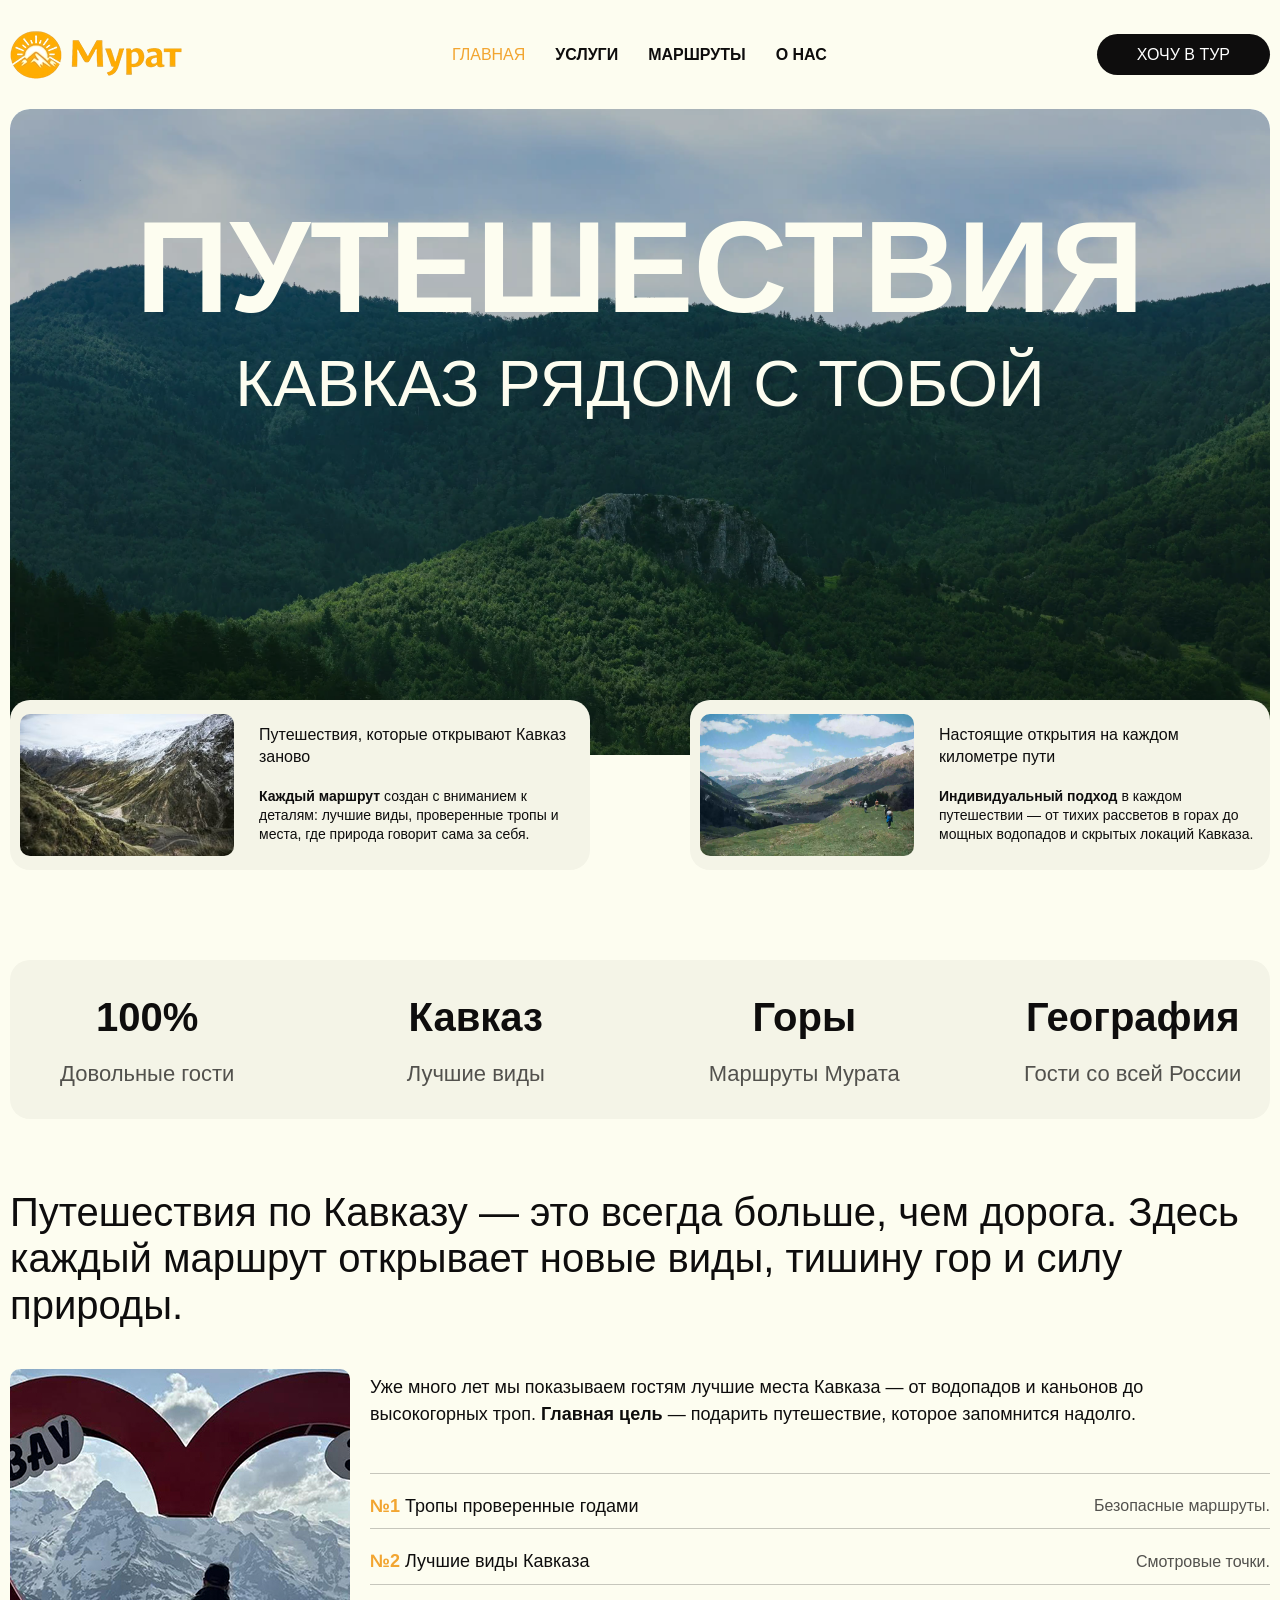
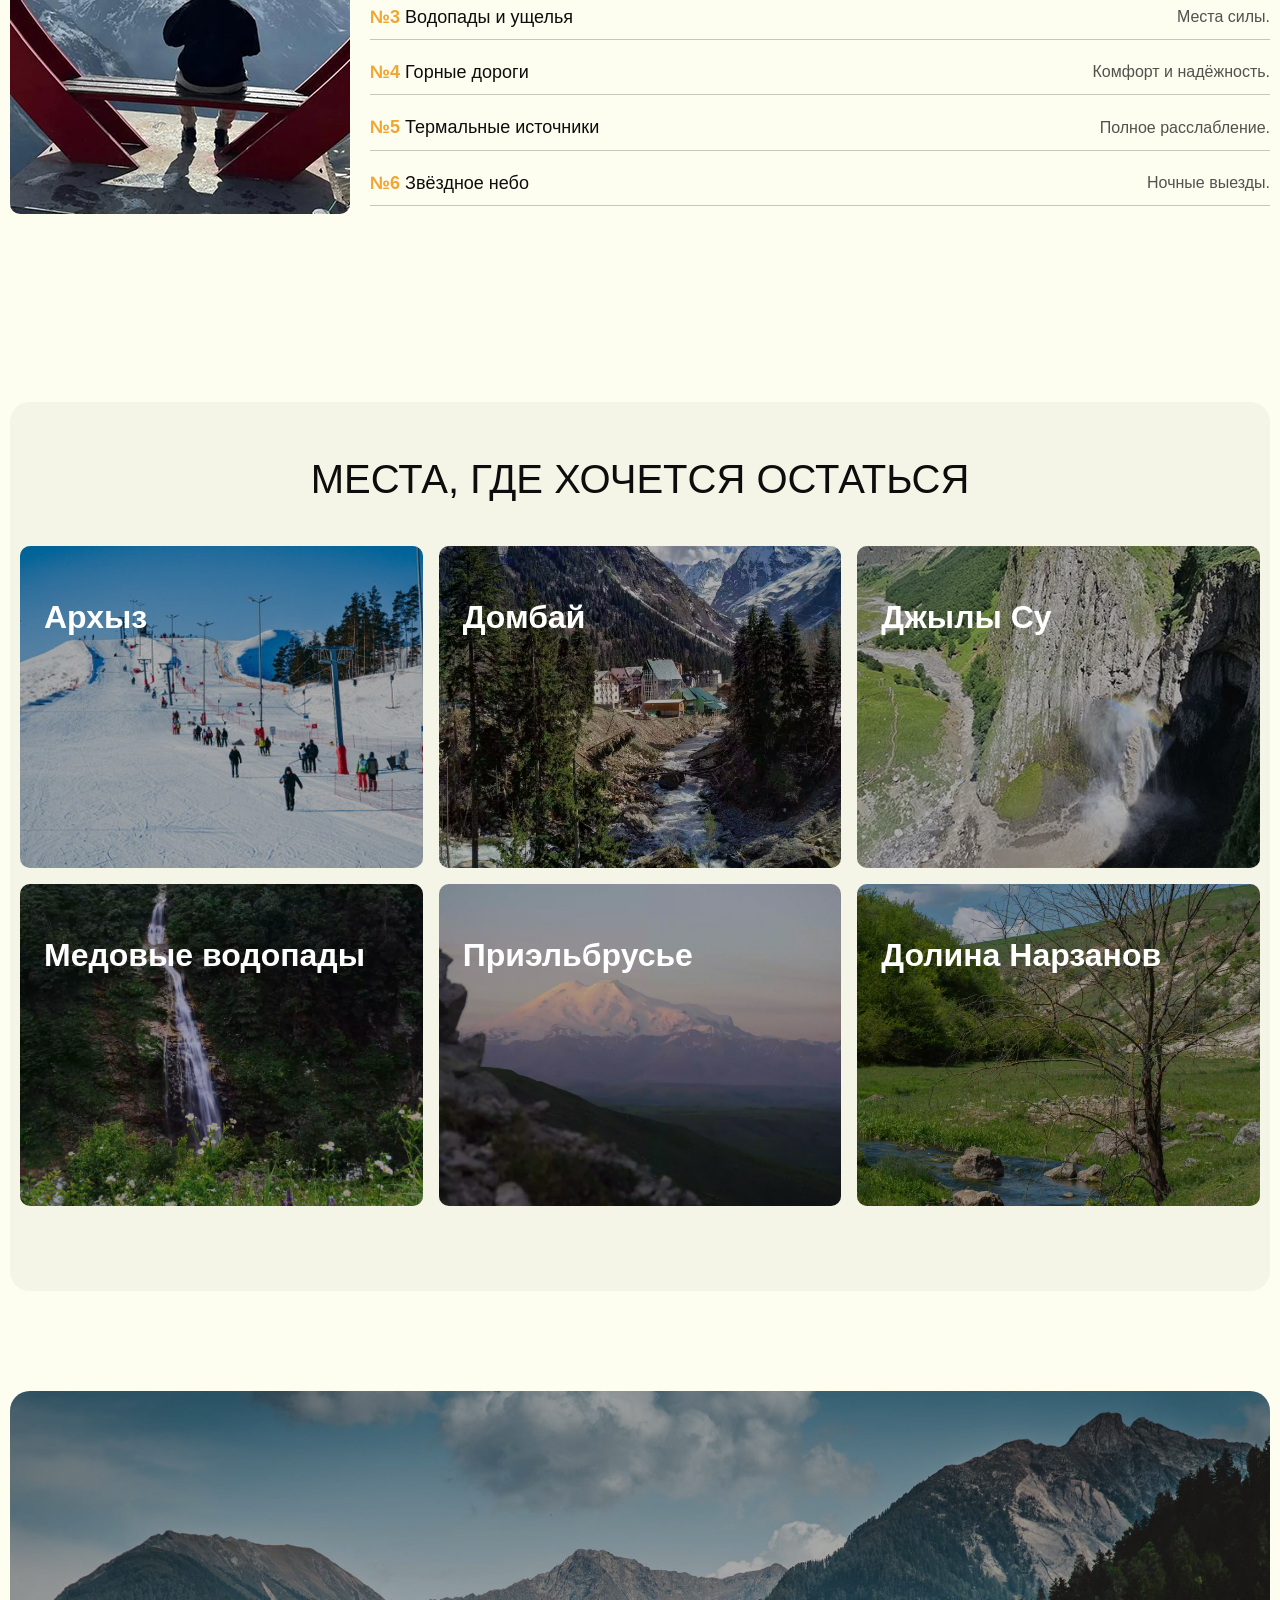
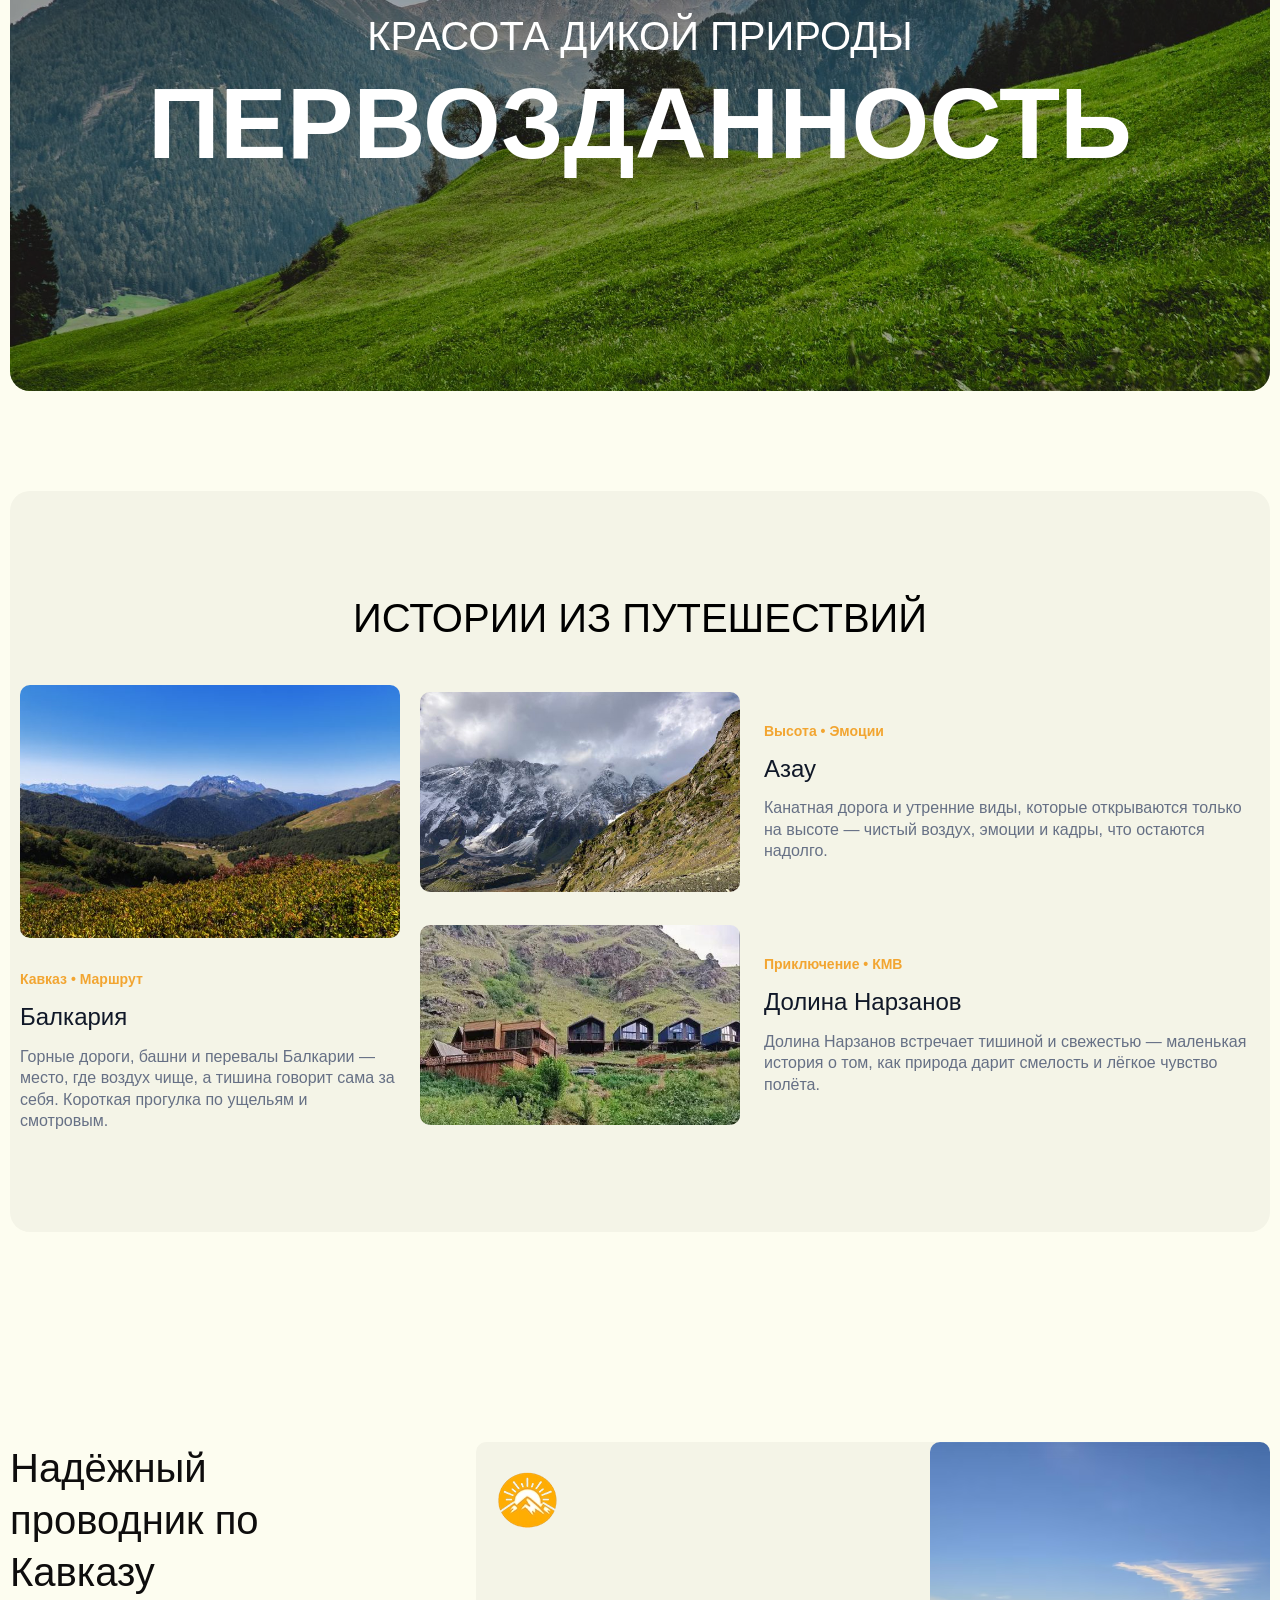
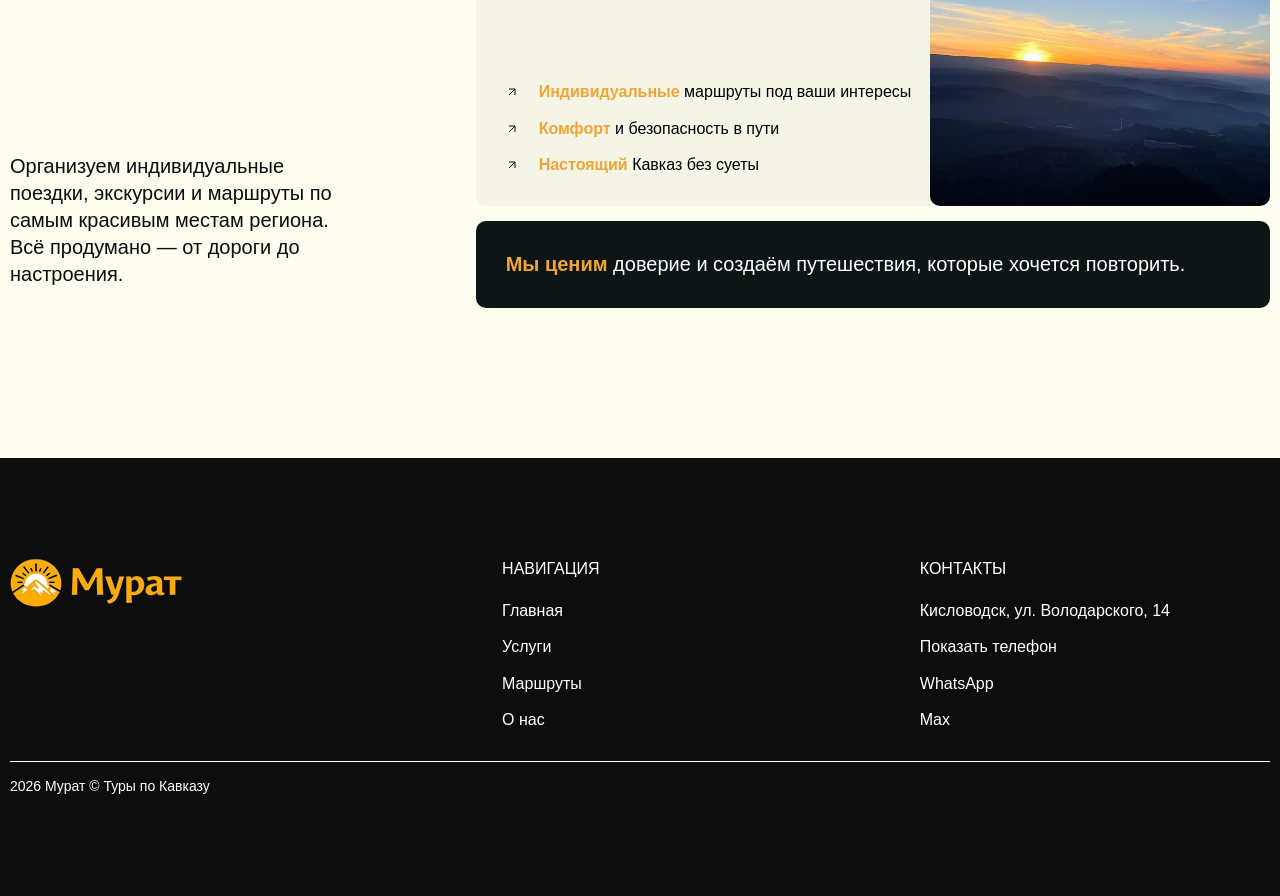
==== index.html @ 1568298d "Add files via upload" ====
<!DOCTYPE html>
<html lang="ru">

<head>
  <meta charset="UTF-8">
  <meta name="viewport" content="width=device-width, initial-scale=1.0">
  <link rel="stylesheet" href="css/reset.css">
  <link rel="stylesheet" href="css/style.css">
  <link rel="icon" type="image/svg+xml" href="images/favicon-car.svg" sizes="any">
  <title>Экскурсии по Кавказу с Муратом</title>
</head>

<body>
  <header class="header">
    <div class="container">
      <div class="header__inner">
        <a href="index.html" class="logo">
          <img src="images/logo.avif" alt="" class="mlogo">
        </a>
        <nav class="menu">
          <button class="menu__btn">
            <span></span>
            <span></span>
            <span></span>
          </button>
          <ul class="menu__list">
            <li class="menu__item">
              <a href="index.html" class="menu__link menu__link--active">Главная</a>
            </li>
            <li class="menu__item">
              <a href="services.html" class="menu__link text--bold">Услуги</a>
            </li>
            <li class="menu__item">
              <a href="route.html" class="menu__link text--bold">Маршруты</a>
            </li>
            <li class="menu__item">
              <a href="about.html" class="menu__link text--bold">О нас</a>
            </li>
            <li class="menu__item menu__item--cta">
              <a href="#footer" class="menu__link">Позвонить</a>
            </li>
          </ul>
        </nav>
        <a class="header__contacts" href="#footer">Хочу в тур</a>
      </div>
    </div>
  </header>
  <main class="main">
    <section class="about">
      <div class="container-big">
        <div class="about__top">
          <h1 class="about__title">
            Путешествия
          </h1>
          <p class="about__text">
            Кавказ рядом с тобой
          </p>
        </div>
      </div>
      <div class="container">
        <div class="about__achievements">
          <div class="about__achievement">
            <div class="about__achievement-imgbox">
              <img src="images/plato.jpg" alt="" class="about__achievement-img">
            </div>
            <div class="about__achievement-content">
              <h4 class="about__achievement-title">
                Путешествия, которые открывают Кавказ заново
              </h4>
              <p class="about__achievement-text">
                <span class="text--bold">Каждый маршрут </span>создан с вниманием к
                деталям: лучшие виды, проверенные тропы и места,
                где природа говорит сама за себя.
              </p>
            </div>
          </div>
          <div class="about__achievement">
            <div class="about__achievement-imgbox">
              <img src="images/sazonov.avif" alt="" class="about__achievement-img">
            </div>
            <div class="about__achievement-content">
              <h4 class="about__achievement-title">
                Настоящие открытия на каждом километре пути
              </h4>
              <p class="about__achievement-text">
                <span class="text--bold">Индивидуальный подход </span>в каждом путешествии — от тихих рассветов в горах
                до мощных водопадов
                и скрытых локаций Кавказа.
              </p>
            </div>
          </div>
        </div>
        <dl class="about__stats">
          <div class="about__stats-item">
            <dt>100%</dt>
            <dd>Довольные гости</dd>
          </div>
          <div class="about__stats-item">
            <dt>Кавказ</dt>
            <dd>Лучшие виды</dd>
          </div>
          <div class="about__stats-item">
            <dt>Горы</dt>
            <dd>Маршруты Мурата</dd>
          </div>
          <div class="about__stats-item">
            <dt>География</dt>
            <dd>Гости со всей России</dd>
          </div>
        </dl>
        <p class="about__progress-text">
          <span>Путешествия по Кавказу — это всегда больше, чем дорога. </span>Здесь каждый маршрут открывает новые
          виды, тишину гор и силу природы.
        </p>
        <div class="about__progress-box">
          <img src="images/travcar.jpg" alt="" class="about__progress-img">
          <div class="about__progress-tablebox">
            <p class="about__progress-boxtext">
              Уже много лет мы показываем гостям лучшие места Кавказа —
              от водопадов и каньонов до высокогорных троп.
              <span class="text--bold">Главная цель</span> — подарить путешествие, которое запомнится надолго.
            </p>
            <dl class="about__progress-table">
              <div class="about__progress-item">
                <dt><span>№1</span> Тропы проверенные годами</dt>
                <dd>Безопасные маршруты.</dd>
              </div>
              <div class="about__progress-item">
                <dt><span>№2</span> Лучшие виды Кавказа</dt>
                <dd>Смотровые точки.</dd>
              </div>
              <div class="about__progress-item">
                <dt><span>№3</span> Водопады и ущелья</dt>
                <dd>Места силы.</dd>
              </div>
              <div class="about__progress-item">
                <dt><span>№4</span> Горные дороги</dt>
                <dd>Комфорт и надёжность.</dd>
              </div>
              <div class="about__progress-item">
                <dt><span>№5</span> Термальные источники</dt>
                <dd>Полное расслабление.</dd>
              </div>
              <div class="about__progress-item">
                <dt><span>№6</span> Звёздное небо</dt>
                <dd>Ночные выезды.</dd>
              </div>
            </dl>
          </div>
        </div>
      </div>
    </section>
    <section class="products">
      <div class="container-big">
        <div class="products__wrapper">
          <div class="container">
            <div class="products__inner">
              <h2 class="products__title">
                Места, где хочется остаться
              </h2>
              <div class="products__list">
                <div class="products__item" style="background-image: url(images/ark.jpg);">
                  <h3 class="products__item-title">Архыз</h3>
                </div>
                <div class="products__item" style="background-image: url(images/domb.avif);">
                  <h3 class="products__item-title">Домбай</h3>
                </div>
                <div class="products__item" style="background-image: url(images/dzhily-su-tour.avif);">
                  <h3 class="products__item-title">Джылы Су</h3>
                </div>
                <div class="products__item" style="background-image: url(images/med.avif);">
                  <h3 class="products__item-title">Медовые водопады</h3>
                </div>
                <div class="products__item" style="background-image: url(images/pri.avif);">
                  <h3 class="products__item-title">Приэльбрусье</h3>
                </div>
                <div class="products__item" style="background-image: url(images/dol.avif);">
                  <h3 class="products__item-title">Долина Нарзанов</h3>
                </div>
              </div>
            </div>
          </div>
        </div>
      </div>
    </section>
    <div class="slogan">
      <div class="container-big">
        <div class="slogan__img-block">
          <img src="images/pervo.jpg" alt="" class="slogan__img">
          <div class="slogan__content">
            <p class="slogan__text">Красота дикой природы</p>
            <p class="slogan__title">Первозданность</p>
          </div>
        </div>
      </div>
    </div>

    <section class="blog">
      <div class="container-big">
        <div class="blog__wrapper">
          <div class="container">
            <h2 class="blog__title">
              Истории из путешествий
            </h2>
            <div class="blog__items">
              <div class="blog__item-big">
                <img src="images/balk.jpg" alt="" class="blog__item-img blog__big">
                <div class="blog__item-box">
                  <div class="blog__item-info">Кавказ • Маршрут</div>
                  <h4 class="blog__item-title">Балкария</h4>
                  <p class="blog__item-text">
                    Горные дороги, башни и перевалы Балкарии — место, где воздух чище, а тишина говорит сама за себя.
                    Короткая прогулка по ущельям и смотровым.
                  </p>
                </div>
              </div>
              <div class="blog__item-small">
                <img src="images/aza.jpg" alt="" class="blog__item-img blog__small">
                <div class="blog__item-box">
                  <div class="blog__item-info">Высота • Эмоции</div>
                  <h4 class="blog__item-title">Азау</h4>
                  <p class="blog__item-text">
                    Канатная дорога и утренние виды, которые открываются только на высоте — чистый воздух, эмоции и
                    кадры, что остаются надолго.
                  </p>
                </div>
              </div>
              <div class="blog__item-small">
                <img src="images/dolnarz.jpg" alt="" class="blog__item-img blog__small">
                <div class="blog__item-box">
                  <div class="blog__item-info">Приключение • КМВ</div>
                  <h4 class="blog__item-title">Долина Нарзанов</h4>
                  <p class="blog__item-text">
                    Долина Нарзанов встречает тишиной и свежестью — маленькая история о том, как природа дарит смелость
                    и лёгкое чувство полёта.
                  </p>
                </div>
              </div>
            </div>
          </div>
        </div>
      </div>
    </section>

    <div class="partners">
      <div class="container">
        <div class="partners__inner">
          <div class="partners__info">
            <h3 class="partners__info-title">
              Надёжный проводник по Кавказу
            </h3>
            <p class="partners__info-text">
              Организуем индивидуальные поездки, экскурсии и маршруты по самым красивым местам региона.
              Всё продумано — от дороги до настроения.
            </p>
          </div>
          <div class="partners__box">
            <div class="partners__box-top">
              <ul class="partners__box-list">
                <li class="partners__box-item">
                  <span>Индивидуальные</span> маршруты под ваши интересы
                </li>
                <li class="partners__box-item">
                  <span>Комфорт</span> и безопасность в пути
                </li>
                <li class="partners__box-item">
                  <span>Настоящий</span> Кавказ без суеты
                </li>
              </ul>
              <img src="images/comfortable-transfer.avif" alt="" class="partners__box-img">
            </div>

            <p class="partners__box-text">
              <span>Мы ценим</span> доверие и создаём путешествия, которые хочется повторить.
            </p>
          </div>
        </div>
      </div>
    </div>

  </main>
  <footer class="footer" id="footer">
    <div class="container">
      <div class="footer__top">
        <a href="index.html" class="footer__logo">
          <img src="images/logo.avif" alt="" class="mlogo">
        </a>
        <div class="footer__element">
          <p class="footer__element-title">Навигация</p>
          <ul class="footer__list">
            <li class="footer__item">
              <a href="index.html" class="footer__link">Главная</a>
            </li>
            <li class="footer__item">
              <a href="services.html" class="footer__link">Услуги</a>
            </li>
            <li class="footer__item">
              <a href="route.html" class="footer__link">Маршруты</a>
            </li>
            <li class="footer__item">
              <a href="about.html" class="footer__link">О нас</a>
            </li>
          </ul>
        </div>
        <div class="footer__element">
          <p class="footer__element-title">Контакты</p>
          <ul class="footer__list">
            <li class="footer__item">
              <address class="footer__item-address">Кисловодск, ул. Володарского, 14</address>
            </li>
            <li class="footer__item">
              <a href="#" class="footer__link protected-phone">Показать телефон</a>
            </li>
            <li class="footer__item">
              <a href="#" class="footer__link protected-wa" target="_blank">WhatsApp</a>
            </li>
            <li class="footer__item">
              <a href="#" class="footer__link protected-max" target="_blank">Max</a>
            </li>
          </ul>
        </div>
      </div>
      <ul class="footer__bottom">
        <li class="footer__bottom-item">
          <p class="footer__copy">2026 Мурат © Туры по Кавказу</p>
        </li>
      </ul>
    </div>
  </footer>

  <script src="js/main.js"></script>
</body>

</html>
---- css/style.css ----
@font-face {
  font-family: "Nunito Sans";
  src:
    url("../fonts/NunitoSans-Variable.woff2") format("woff2") tech("variations"),
    url("../fonts/NunitoSans-Variable.woff2") format("woff2-variations");
  font-weight: 300 700;
}

@font-face {
  font-family: "WorkSans-Light";
  src: url("../fonts/WorkSans-Light.woff2") format("woff2");
  font-style: normal;
  font-weight: 300;
  font-display: swap;
}

@font-face {
  font-family: "WorkSans-Regular";
  src: url("../fonts/WorkSans-Regular.woff2") format("woff2");
  font-style: normal;
  font-weight: 400;
  font-display: swap;
}

@font-face {
  font-family: "WorkSans-Medium";
  src: url("../fonts/WorkSans-Medium.woff2") format("woff2");
  font-style: normal;
  font-weight: 500;
  font-display: swap;
}

@font-face {
  font-family: "WorkSans-SemiBold";
  src: url("../fonts/WorkSans-SemiBold.woff2") format("woff2");
  font-style: normal;
  font-weight: 600;
  font-display: swap;
}

body {
  font-family: "Nunito Sans", sans-serif;
  font-weight: 400;
  font-size: 16px;
  line-height: 1.35;
  color: #0e0d0d;
  background-color: #fdfdf0;
}

.menu__btn {
  display: none;
}

.menu__link--active {
  color: #f2a531;
}

.no-scroll {
  overflow: hidden;
}

.container {
  max-width: 1440px;
  padding: 0 10px;
  margin: 0 auto;
}

.container-big {
  max-width: 1840px;
  padding: 0 10px;
  margin: 0 auto;
}

.header__inner {
  display: flex;
  justify-content: space-between;
  align-items: center;
  padding: 30px 0;
  font-weight: 500;
}

.mlogo {
  display: block;
  max-width: 180px;
  width: auto;
  height: auto;
}

.menu__list {
  display: flex;
  gap: 0 30px;
}

.menu__item--cta {
  display: none;
}

.menu__link {
  text-transform: uppercase;
}

.header__contacts {
  text-transform: uppercase;
  padding: 10px 40px;
  display: inline-block;
  background: #0e0d0d;
  color: #fff;
  border-radius: 50px;
}

.about {
  margin-bottom: 180px;
}

.about__top {
  position: relative;
  overflow: hidden;
  text-align: center;
  color: #fdfdf0;
  background-image: url(../images/acstudiomatic.avif);
  background-repeat: no-repeat;
  background-position: center center;
  text-transform: uppercase;
  min-height: 500px;
  border-radius: 20px;
  background-size: cover;
  background-position: center;
}

.about__top::after {
  content: "";
  position: absolute;
  inset: 0;
  background: rgb(0 0 0 / 23%);
  border-radius: inherit;
  z-index: 1;
}

.about__top>* {
  position: relative;
  z-index: 2;
}

.about__title {
  font-family: "WorkSans-SemiBold", sans-serif;
  font-weight: 600;
  font-size: 160px;
  line-height: 1.2;
  padding-top: 80px;
}

.about__text {
  font-family: "WorkSans-Medium", sans-serif;
  font-weight: 500;
  font-size: 65px;
  line-height: 1.2;
}

.about__achievements {
  display: flex;
  justify-content: space-between;
  margin-top: -55px;
  margin-bottom: 90px;

  position: relative;
  z-index: 2;
}

.about__achievement {
  border-radius: 20px;
  background-color: #f4f4e7;
  max-width: 580px;
  padding: 14px 10px;
  display: flex;
  gap: 0 25px;
}

.about__achievement-imgbox {
  min-width: 214px;
  width: 214px;
  position: relative;
  overflow: hidden;
}

.about__achievement-img {
  display: block;
  width: 100%;
  height: auto;
  max-height: 142px;
  border-radius: 10px;
  user-select: none;
  -webkit-user-drag: none;
}

.about__achievement-title {
  margin-bottom: 20px;
  font-weight: 500;
  padding-top: 10px;
}

.about__achievement-text {
  font-weight: 300;
  font-size: 14px;
}

.text--bold {
  font-weight: 600;
}

.about__stats {
  border-radius: 20px;
  background-color: #f4f4e7;
  margin-bottom: 70px;
  display: flex;
  padding: 30px 18px;
  justify-content: space-between;
  gap: 0 90px;
}

.about__stats-item {
  text-align: center;
  width: 300px;
}

.about__stats-item dt {
  font-family: "WorkSans-SemiBold", sans-serif;
  font-weight: 600;
  font-size: 40px;
  margin-bottom: 15px;
}

.about__stats-item dd {
  margin: 0;
  color: #0e0d0d;
  font-size: 22px;
  opacity: 0.7;
}

.about__progress-text {
  font-family: "WorkSans-Light", sans-serif;
  font-weight: 300;
  font-size: 40px;
  line-height: 1.17;
  margin-bottom: 40px;
}

.about__progress-text span {
  font-family: "WorkSans-Medium", sans-serif;
  font-weight: 500;
}

.about__progress-box {
  display: flex;
  gap: 0 140px;
}

.about__progress-boxtext {
  font-size: 18px;
  margin-bottom: 45px;
  padding-right: 50px;
  line-height: 1.5;
  padding-top: 5px;
}

.about__progress-boxtext .text--bold {
  font-weight: 700;
}

.about__progress-img {
  display: block;
  width: 100%;
  max-width: 340px;
  height: auto;
  max-height: 445px;
  border-radius: 10px;
}

.about__progress-table {
  border-top: 1px solid rgba(14, 13, 13, 0.23);
}

.about__progress-item {
  padding: 20px 0 10px;
  display: flex;
  justify-content: space-between;
  align-items: center;
  border-bottom: 1px solid rgba(14, 13, 13, 0.23);
}

.about__progress-item+.about__progress-item {
  padding-top: 20px;
}

.about__progress-item dt {
  font-size: 18px;
  font-weight: 500;
}

.about__progress-item dt span {
  color: #f2a531;
  font-weight: 600;
}

.about__progress-item dd {
  opacity: 0.71;
}

.products__wrapper {
  padding: 50px 0;
  background-color: #f4f4e7;
  border-radius: 20px;
  margin-bottom: 100px;
}

.products__title {
  font-family: "WorkSans-Medium", sans-serif;
  text-transform: uppercase;
  font-size: 40px;
  font-weight: 500;
  text-align: center;
  margin-bottom: 40px;
}

.products__list {
  display: grid;
  grid-template-columns: repeat(3, 1fr);
  gap: 16px;
  margin-bottom: 35px;
}

.products__item {
  position: relative;
  border-radius: 10px;
  min-height: 322px;
  padding: 50px 24px;
  background-repeat: no-repeat;
  background-size: cover;
  background-position: center;
  user-select: none;
}

.products__item::after {
  content: "";
  display: block;
  position: absolute;
  top: 0;
  right: 0;
  left: 0;
  bottom: 0;
  background: #0000004d;
  border-radius: 10px;
}

.products__item-title {
  position: relative;
  font-family: "WorkSans-SemiBold", sans-serif;
  font-weight: 600;
  margin-bottom: 14px;
  font-size: 32px;
  color: #fff;
  z-index: 1;
}

.slogan {
  text-align: center;
  text-transform: uppercase;
  user-select: none;
  margin-bottom: 100px;
}

.slogan__content {
  position: absolute;
  top: 0;
  left: 0;
  width: 100%;
  height: 100%;
  display: flex;
  flex-direction: column;
  justify-content: center;
  align-items: center;
  z-index: 2;
  padding: 20px;
}

.slogan__text {
  font-family: "WorkSans-Medium", sans-serif;
  font-weight: 500;
  color: #fff;
  font-size: 40px;
  margin: 0 0 10px 0;
}

.slogan__title {
  font-family: "WorkSans-SemiBold", sans-serif;
  font-weight: 600;
  color: #fff;
  font-size: 140px;
  margin: 0;
  z-index: 1;
  line-height: 1;
}

.slogan__img-block {
  position: relative;
  border-radius: 10px;
  overflow: hidden;
  min-height: 600px;
}

.slogan__img-block::after {
  content: "";
  display: block;
  position: absolute;
  top: 0;
  right: 0;
  left: 0;
  bottom: 0;
  background: #00000053;
  border-radius: 20px;
  z-index: 1;
}

.slogan__img {
  position: absolute;
  top: 0;
  left: 0;
  width: 100%;
  height: 100%;
  display: block;
  object-fit: cover;
  border-radius: 20px;
}

.blog {
  margin-bottom: 80px;
}

.blog__wrapper {
  background-color: #f4f4e7;
  border-radius: 20px;
  padding: 100px 0;
}

.blog__title {
  margin-bottom: 40px;
  text-align: center;
  text-transform: uppercase;
  color: #000;
  font-family: "WorkSans-Medium", sans-serif;
  font-weight: 500;
  font-size: 40px;
}

.blog__items {
  display: grid;
  grid-template-columns: 580px auto;
  grid-template-rows: 1fr 1fr;
  gap: 32px 44px;
}

.blog__item-big {
  grid-row: 1 / -1;
  border-radius: 10px;
}

.blog__item-small {
  display: flex;
  align-items: center;
  gap: 0 24px;
}

.blog__item-info {
  color: #f2a531;
  font-size: 14px;
  font-weight: 600;
  margin-bottom: 12px;
}

.blog__item-big .blog__item-img {
  margin-bottom: 32px;
}

.blog__item-img {
  border-radius: 10px;
}

.blog__item-img.blog__big {
  display: block;
  width: 100%;
  max-width: 580px;
  height: auto;
  max-height: 276px;
  object-fit: cover;
}

.blog__item-img.blog__small {
  max-width: 320px;
  max-height: 200px;
}

.blog__item-titlelink {
  display: block;
  margin-bottom: 12px;
}

.blog__item-title {
  font-size: 24px;
  font-family: "WorkSans-Medium", sans-serif;
  font-weight: 500;
  color: #101828;
  position: relative;
  margin-bottom: 12px;
}

.blog__item-text {
  color: #667085;
}

.partners {
  padding: 130px 0 150px;
}

.partners__inner {
  display: flex;
  justify-content: space-between;
  gap: 0 120px;
}

.partners__info {
  max-width: 580px;
  display: flex;
  flex-direction: column;
}

.partners__info-title {
  font-family: "WorkSans-Regular", sans-serif;
  font-weight: 400;
  font-size: 40px;
  line-height: 1.3;
}

.partners__info-text {
  margin-top: auto;
  font-size: 20px;
  font-weight: 300;
  margin-bottom: 20px;
}

.partners__box-top {
  display: flex;
  justify-content: space-between;
  background-color: #f4f4e7;
  border-radius: 10px;
  gap: 0 19px;
  margin-bottom: 15px;
  position: relative;
}

.partners__box-top::before {
  content: "";
  position: absolute;
  background-image: url(../images/logo-mini.avif);
  width: 63px;
  height: 56px;
  top: 30px;
  left: 20px;
}

.partners__box-list {
  padding-left: 24px;
  padding-bottom: 30px;
  margin-top: auto;
}

.partners__box-item+.partners__box-item {
  margin-top: 15px;
}

.partners__box-item {
  font-weight: 500;
  color: #000;
  padding-left: 39px;
  position: relative;
}

.partners__box-item::before {
  content: "";
  position: absolute;
  left: 0;
  background-image: url(../images/partners-dots.svg);
  width: 24px;
  height: 24px;
  top: 50%;
  transform: translateY(-50%);
}

.partners__box-item span {
  font-weight: 600;
  color: #f2a531;
}

.partners__box-img {
  border-radius: 10px;
}

.partners__box-top img {
  max-width: 340px;
  height: 364px;
  object-fit: cover;
}

.partners__box-text {
  background-color: #0d1615;
  border-radius: 10px;
  padding: 30px 80px 30px 30px;
  color: #fff;
  font-size: 20px;
  font-weight: 300;
}

.partners__box-text span {
  color: #f2a531;
  font-weight: 700;
}

.footer {
  background-color: #0e0d0d;
  padding: 100px 0;
  color: #fff;
}

.footer__top {
  display: flex;
  justify-content: space-between;
  margin-bottom: 30px;
  padding-right: 100px;
  gap: 20px;
}

.footer__element-title {
  text-transform: uppercase;
  font-weight: 500;
  margin-bottom: 20px;
}

.footer__item+.footer__item {
  padding-top: 15px;
}

.footer__item-address {
  font-style: normal;
}

.footer__bottom {
  display: flex;
  justify-content: space-between;
  align-items: center;
  padding-top: 15px;
  border-top: 1px solid #fff;
  font-size: 14px;
}

@media (max-width: 1600px) {
  .slogan__title {
    font-size: 120px;
  }
}

@media (max-width: 1280px) {
  .about__top {
    min-height: 646px;
  }

  .about__title {
    font-size: 130px;
  }

  .about__achievements {
    gap: 20px;
  }

  .about__progress-box {
    gap: 0 20px;
  }

  .slogan__title {
    font-size: 100px;
  }

  .partners__inner {
    gap: 20px;
  }

  .blog__items {
    gap: 20px;
    grid-template-columns: 380px auto;
  }

  .partners__info {
    max-width: 350px;
  }
}

@media (max-width: 1048px) {
  .about__title {
    font-size: 120px;
  }

  .slogan__text {
    font-size: 34px;
  }

  .slogan__title {
    font-size: 90px;
  }

  .blog__items {
    grid-template-columns: 1fr;
  }

  .blog__item-titlelink {
    max-width: 500px;
  }

  .blog__item-text {
    margin-bottom: 20px;
  }

  .blog__item-big,
  .blog__item-small {
    display: flex;
    flex-direction: column-reverse;
  }

  .blog__item-small {
    align-items: start;
  }

  .blog__item-img.blog__small {
    max-width: 580px;
    max-height: 276px;
  }

  .blog__item-img {
    width: 100%;
  }

  .blog__items>div:not(:last-child) .blog__item-img {
    margin-bottom: 0;
  }

  .blog__item-big .blog__item-img {
    margin-bottom: 0;
  }
}

@media (max-width: 980px) {
  .header__contacts {
    display: none;
  }

  .about__top {
    min-height: 560px;
  }

  .about__title {
    font-size: 100px;
  }

  .about__text {
    font-size: 55px;
  }

  .about__achievement {
    flex-wrap: wrap;
  }

  .about__stats {
    gap: 20px;
  }

  .slogan__title {
    font-size: 80px;
  }

  .partners__inner {
    flex-wrap: wrap;
    gap: 0;
  }

  .partners__info {
    max-width: 100%;
  }

  .partners__info-text {
    margin-bottom: 30px;
  }

  .partners__box {
    width: 100%;
  }

  .menu {
    order: 1;
  }

  .menu__btn {
    display: flex;
    width: 40px;
    flex-direction: column;
    gap: 8px;
    padding: 0;
    border: none;
    background-color: transparent;
    position: relative;
    z-index: 5;
  }

  .menu__btn span {
    width: 100%;
    height: 3px;
    background-color: #000;
    transition:
      transform 0.3s ease,
      opacity 0.3s ease;
  }

  .menu__btn.menu__btn--active {
    position: fixed;
    top: 42px;
    right: 10px;
    z-index: 10;
  }

  .menu__btn--active span:nth-child(1) {
    transform: translateY(11px) rotate(45deg);
  }

  .menu__btn--active span:nth-child(2) {
    opacity: 0;
  }

  .menu__btn--active span:nth-child(3) {
    transform: translateY(-11px) rotate(-45deg);
  }

  .menu__list {
    position: fixed;
    top: 0;
    left: 0;
    width: 100%;
    height: 100vh;
    flex-direction: column;
    align-items: center;
    justify-content: center;
    background-color: #fff;
    gap: 20px 0;
    transform: translateY(-100%);
    transition: transform 0.5s ease;
    z-index: 4;
    padding: 0;
  }

  .menu__list.menu--active {
    transform: translateY(0);
  }

  .menu__item--cta {
    display: block;
  }
}

@media (max-width: 870px) {
  .about {
    margin-bottom: 100px;
  }

  .about__title {
    font-size: 80px;
  }

  .about__text {
    font-size: 42px;
  }

  .about__progress-text {
    font-size: 28px;
  }

  .about__progress-img {
    width: 100%;
    object-fit: cover;
    height: 445px;
    margin-bottom: 30px;
  }

  .about__progress-box {
    flex-wrap: wrap;
  }

  .about__stats {
    flex-wrap: wrap;
    justify-content: space-around;
  }

  .products__list {
    grid-template-columns: repeat(2, 1fr);
  }

  .slogan__img-block {
    min-height: 500px;
  }

  .slogan__title {
    font-size: 70px;
  }

  .blog {
    margin-bottom: 100px;
  }

  .partners {
    padding: 0;
    margin-bottom: 100px;
  }

  .footer__top {
    padding-right: 0;
  }
}

@media (max-width: 790px) {
  .footer__top {
    flex-wrap: wrap;
  }

  .footer__logo {
    width: 100%;
    margin-bottom: 30px;
  }

  .slogan__title {
    font-size: 60px;
  }
}

@media (max-width: 678px) {
  .about__top {
    min-height: 500px;
    margin-bottom: 93px;
  }

  /* .about__top::after {
    background: rgb(0 0 0 / 23%);
  } */

  .about__title {
    font-size: 62px;
  }

  .about__text {
    font-size: 32px;
  }

  .about__stats-item {
    width: 46%;
  }

  .blog__item-big .blog__item-text {
    margin-bottom: 20px;
  }

  .blog__item-text {
    margin-bottom: 0;
  }

  .blog__item-small {
    gap: 20px;
    flex-wrap: wrap;
  }

  .products__wrapper {
    margin-bottom: 50px;
  }

  .slogan {
    margin-bottom: 50px;
  }

  .slogan__img-block {
    min-height: 400px;
  }

  .slogan__text {
    font-size: 26px;
  }

  .slogan__title {
    font-size: 48px;
  }

  .partners__box-text {
    padding: 20px;
  }

  .partners__box-top {
    flex-wrap: wrap;
  }

  .partners__box-top img {
    max-width: none;
    width: 100%;
  }

  .partners__box-list {
    margin-top: 120px;
  }
}

@media (max-width: 612px) {
  .about__top {
    background-image: url(../images/acstudiomatic2.jpg);
    text-shadow: 0 0px 2px rgb(0, 0, 0);
  }

  .about__top::after {
    background: none;
  }

  .about__progress-img {
    max-width: none;
  }

  /* .about__title {
    color: #000;
  }
  .about__text {
    color: #000;
  } */

  .products__list {
    grid-template-columns: repeat(1, 1fr);
    margin-bottom: 0;
  }
}

@media (max-width: 560px) {
  .footer__element {
    width: 100%;
    margin-bottom: 30px;
  }

  .footer__bottom {
    display: block;
  }

  .footer__bottom-item {
    margin-bottom: 10px;
  }
}

@media (max-width: 510px) {
  .mlogo {
    max-width: 85%;
  }

  .about {
    margin-bottom: 30px;
  }

  .about__title {
    font-size: 41px;
    margin-bottom: 10px;
  }

  .about__text {
    font-size: 31px;
    line-height: 1.3;
    letter-spacing: 0.03em;
  }

  .about__achievements {
    margin-bottom: 30px;
    flex-wrap: wrap;
  }

  .about__achievement-imgbox {
    min-width: 100%;
  }

  .about__achievement-img {
    width: 70%;
  }

  .about__stats {
    margin-bottom: 30px;
  }

  .about__stats-item {
    width: 46%;
  }

  .about__stats-item dt {
    font-size: 26px;
  }

  .about__stats-item dd {
    font-size: 17px;
  }

  .about__progress-text {
    font-size: 22px;
    margin-bottom: 30px;
  }

  .about__progress-boxtext {
    margin-bottom: 30px;
  }

  .about__progress-item {
    display: block;
  }

  .about__progress-item dd {
    margin-left: 0;
    margin-top: 15px;
  }

  .slogan__img-block {
    min-height: 300px;
  }

  .slogan__title {
    font-size: 30px;
  }

  .products__wrapper {
    padding: 30px 0;
    margin-bottom: 30px;
  }

  .products__item-title {
    font-size: 24px;
  }

  .products__title {
    font-size: 24px;
  }

  .slogan {
    margin-bottom: 30px;
  }

  .slogan__text {
    font-size: 18px;
  }

  .partners {
    margin-bottom: 50px;
  }

  .partners__info-title {
    font-size: 24px;
    margin-bottom: 15px;
  }

  .partners__box-list {
    padding-left: 0;
  }

  .blog {
    margin-bottom: 30px;
  }

  .blog__wrapper {
    padding: 30px 0;
  }

  .blog__title {
    font-size: 28px;
  }

  .footer {
    padding: 50px 0;
  }

  .header__inner {
    flex-wrap: wrap;
    gap: 20px 65px;
  }

  .menu {
    order: 0;
  }

  .header__contacts {
    margin-left: auto;
  }
}
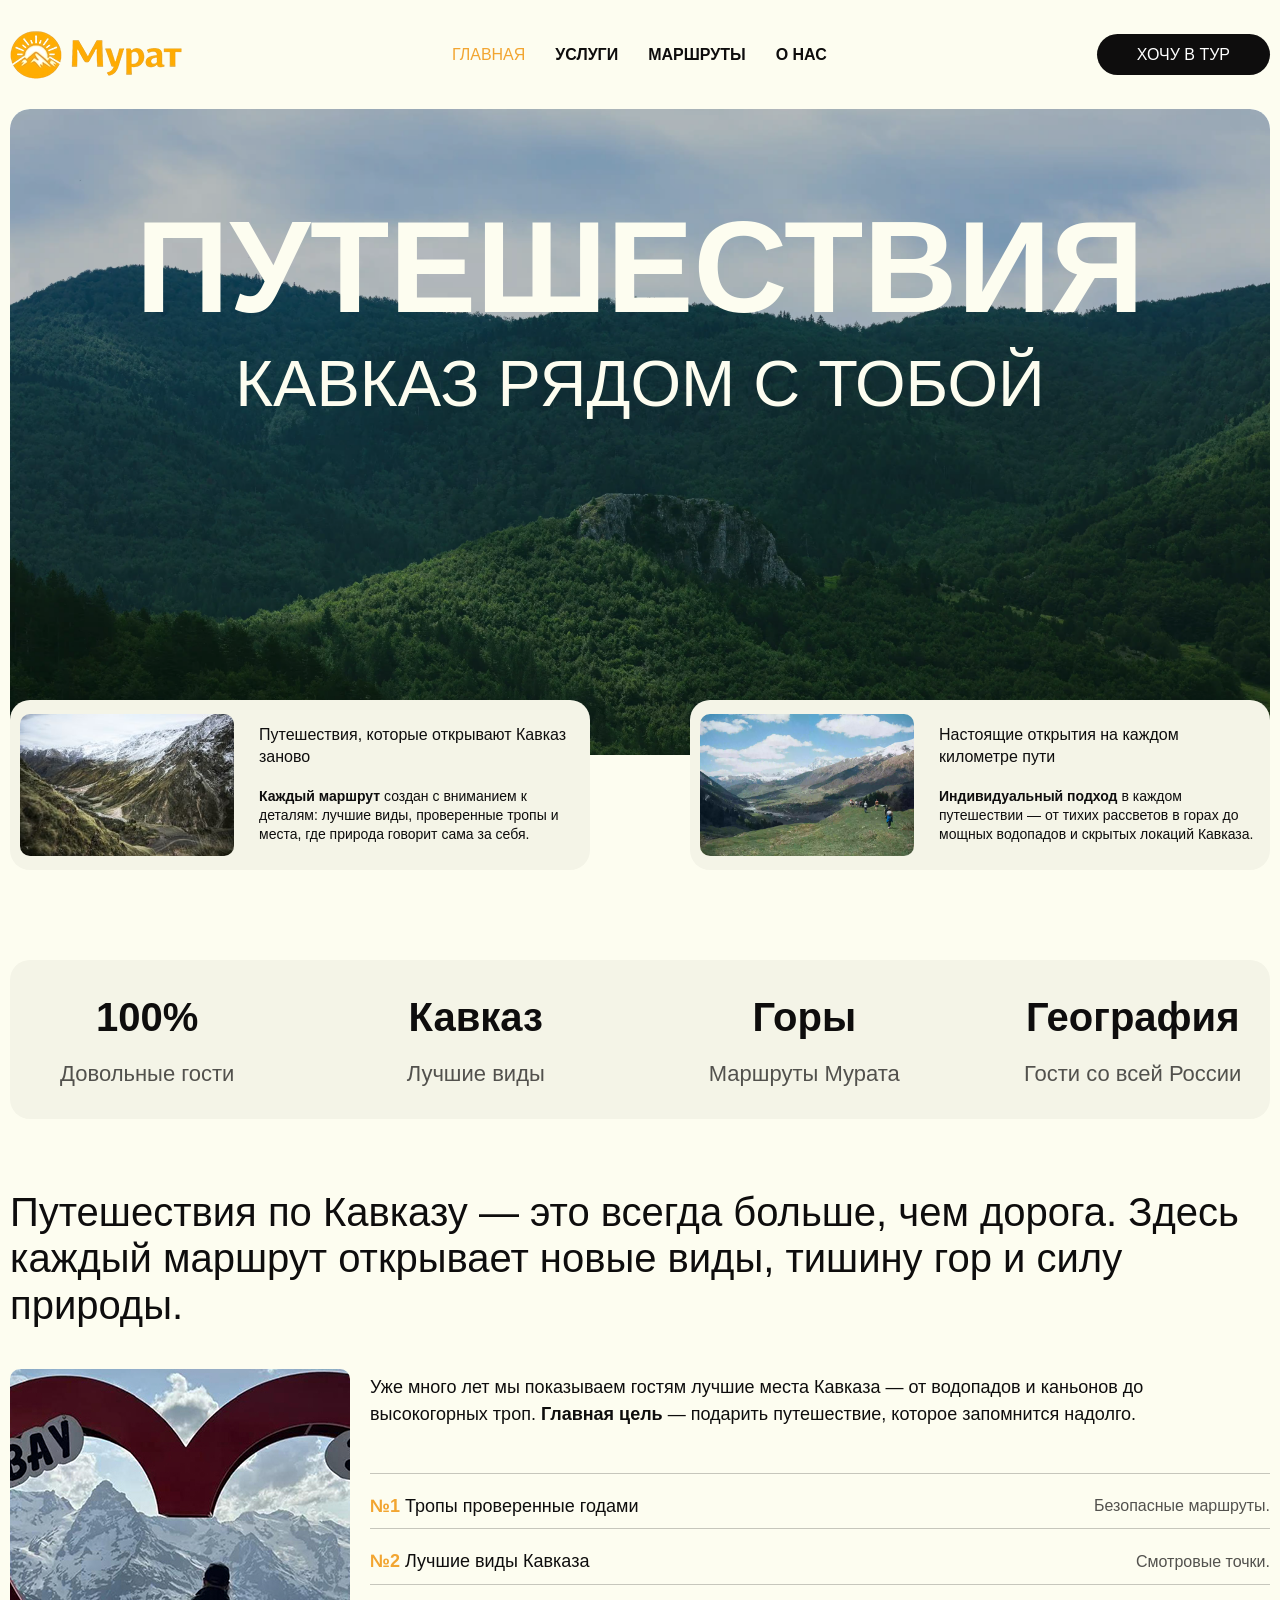
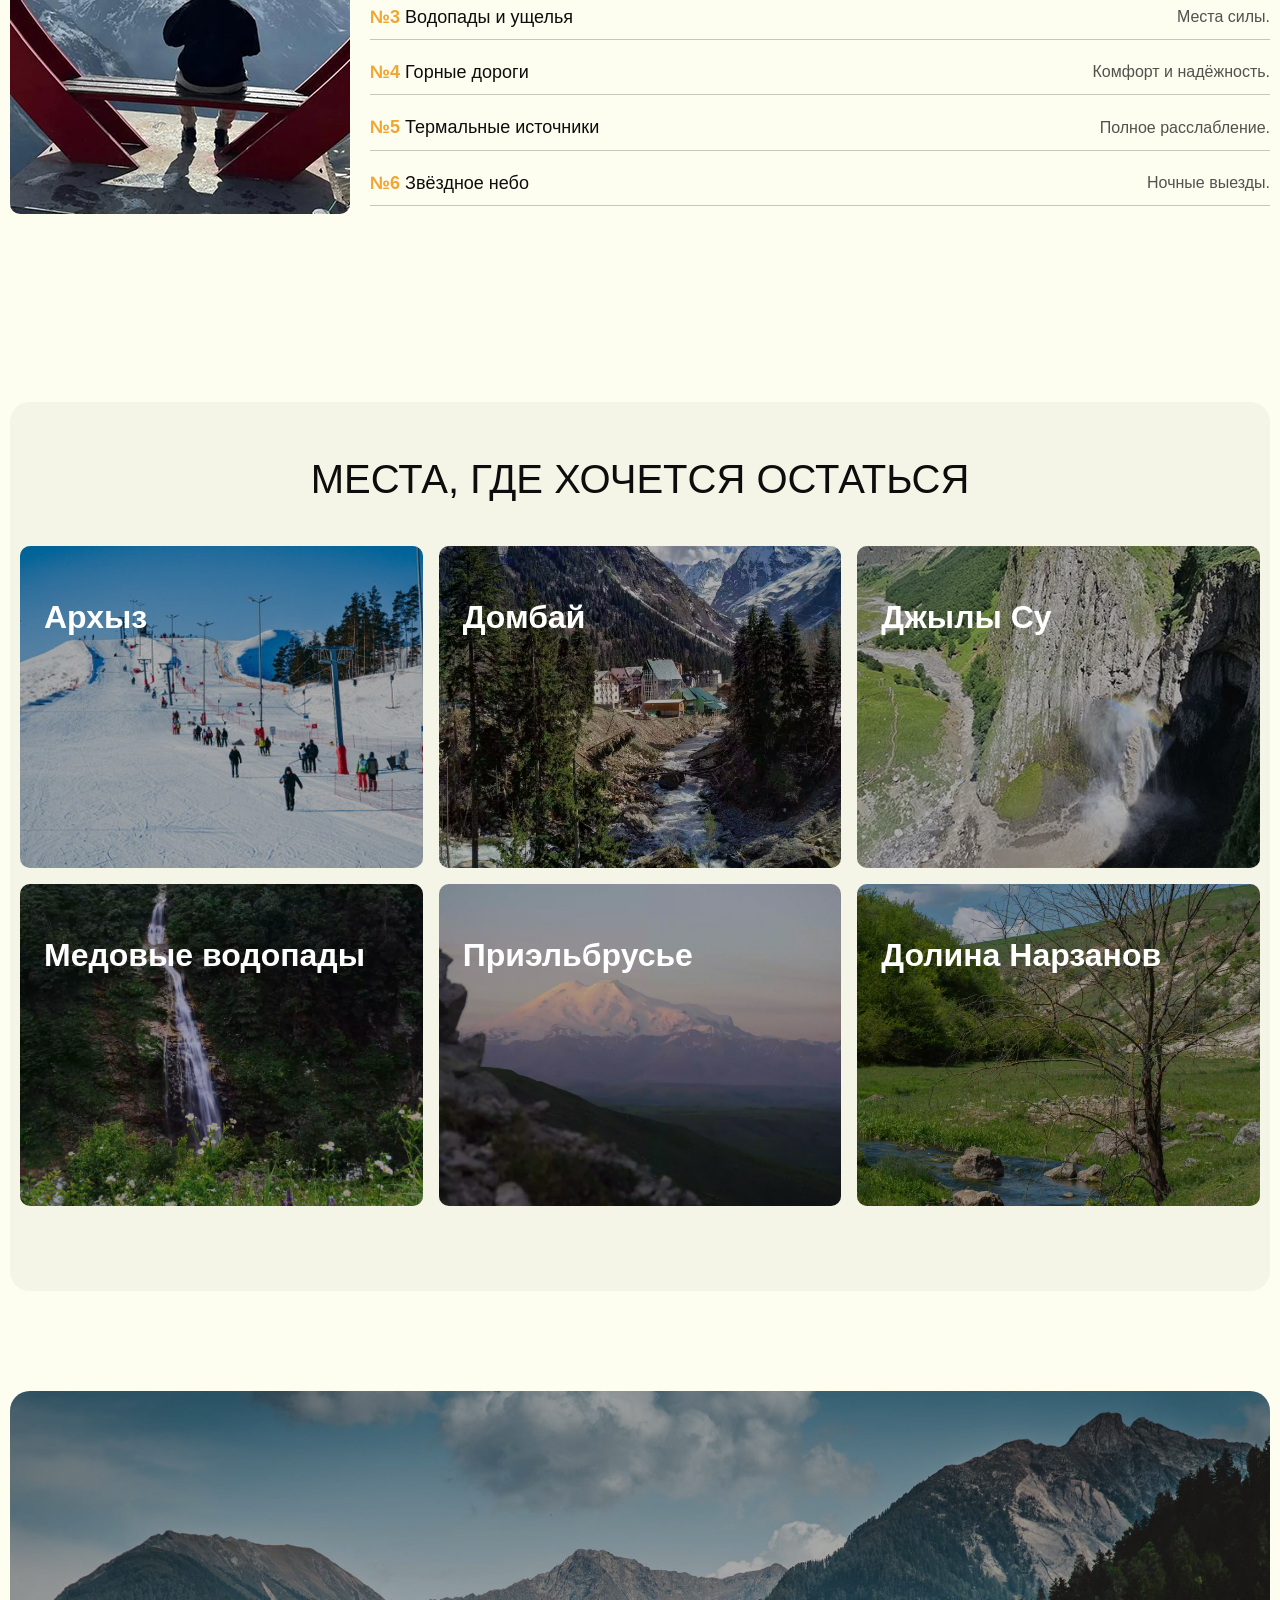
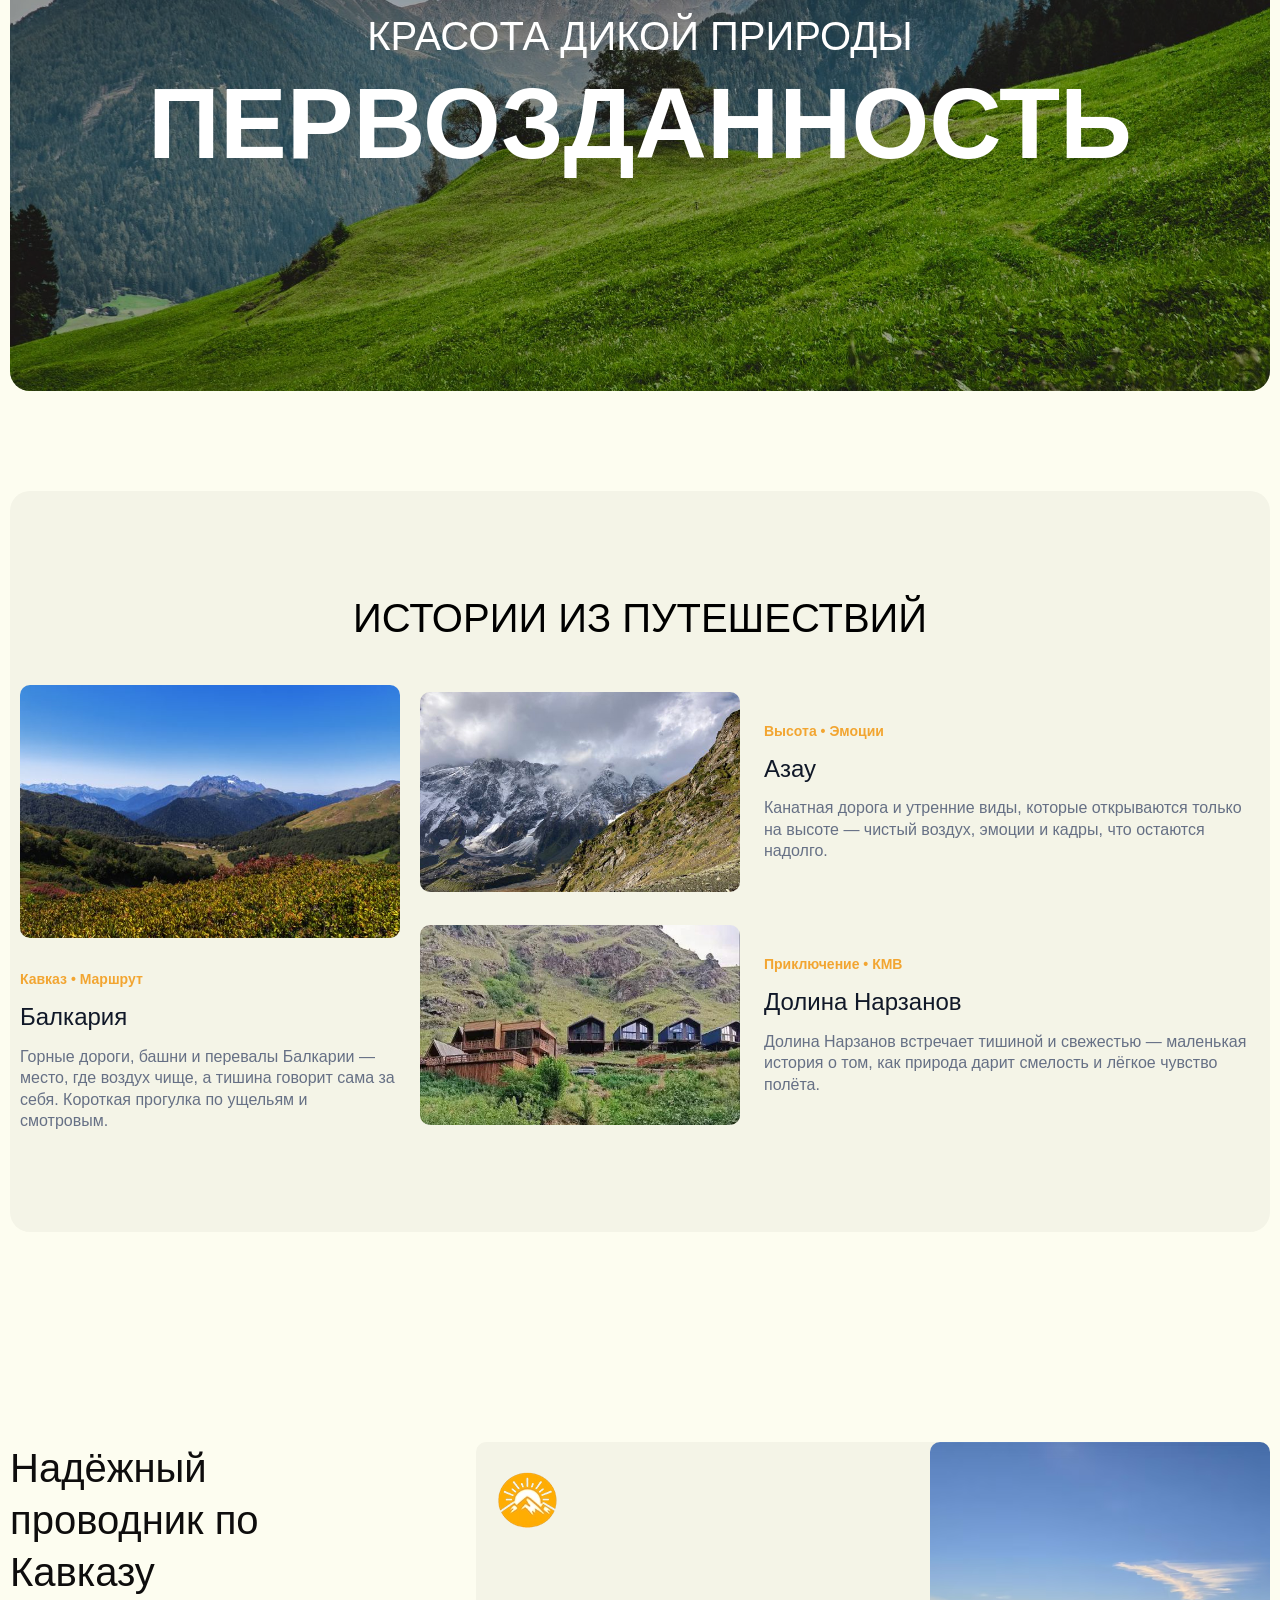
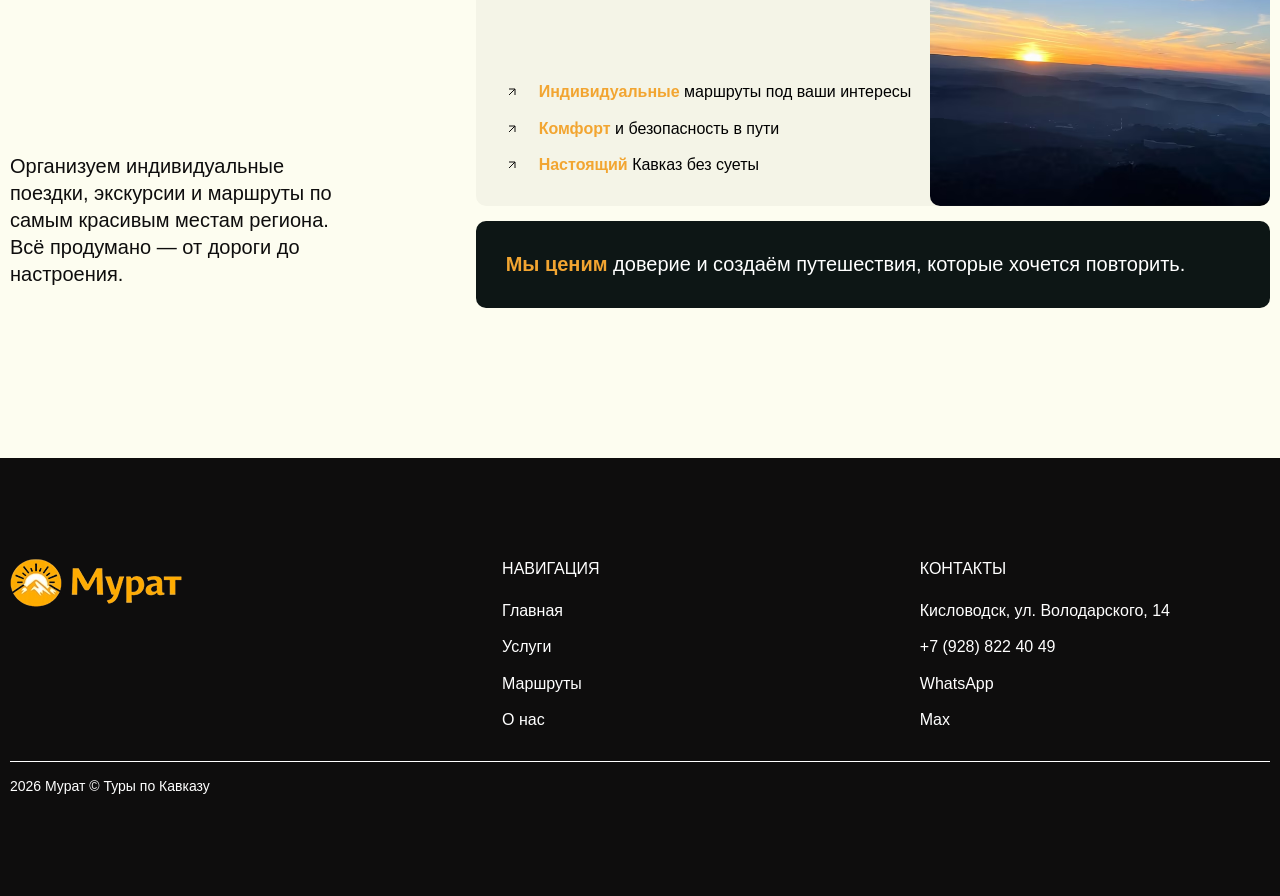
==== commit 083b0ba8: "Add files via upload" ====
--- a/index.html
+++ b/index.html
@@ -11,11 +11,11 @@
 </head>
 
 <body>
-  <header class="header">
+  <header class="header" id="top">
     <div class="container">
       <div class="header__inner">
-        <a href="index.html" class="logo">
-          <img src="images/logo.avif" alt="" class="mlogo">
+        <a href="#top" class="logo">
+          <img src="images/logo.avif" alt="Логотип Мурат Туры" class="mlogo">
         </a>
         <nav class="menu">
           <button class="menu__btn">
--- a/css/style.css
+++ b/css/style.css
@@ -69,6 +69,14 @@
   max-width: 1840px;
   padding: 0 10px;
   margin: 0 auto;
+}
+
+.header {
+  position: sticky;
+  top: 0;
+  z-index: 100;
+  background-color: #fdfdf0;
+  transition: transform 0.3s ease;
 }
 
 .header__inner {
@@ -755,6 +763,23 @@
 }
 
 @media (max-width: 980px) {
+  .header--hidden {
+    transform: translateY(-100%);
+  }
+
+  .header__inner {
+    padding: 12px 0;
+  }
+
+  .mlogo {
+    max-width: 140px;
+  }
+
+  .menu__btn.menu__btn--active {
+    position: relative;
+    z-index: 10;
+  }
+
   .header__contacts {
     display: none;
   }
@@ -825,12 +850,7 @@
       opacity 0.3s ease;
   }
 
-  .menu__btn.menu__btn--active {
-    position: fixed;
-    top: 42px;
-    right: 10px;
-    z-index: 10;
-  }
+
 
   .menu__btn--active span:nth-child(1) {
     transform: translateY(11px) rotate(45deg);
@@ -1061,7 +1081,7 @@
 
 @media (max-width: 510px) {
   .mlogo {
-    max-width: 85%;
+    max-width: 120px;
   }
 
   .about {
@@ -1185,15 +1205,6 @@
   }
 
   .header__inner {
-    flex-wrap: wrap;
-    gap: 20px 65px;
-  }
-
-  .menu {
-    order: 0;
-  }
-
-  .header__contacts {
-    margin-left: auto;
+    padding: 8px 0;
   }
 }
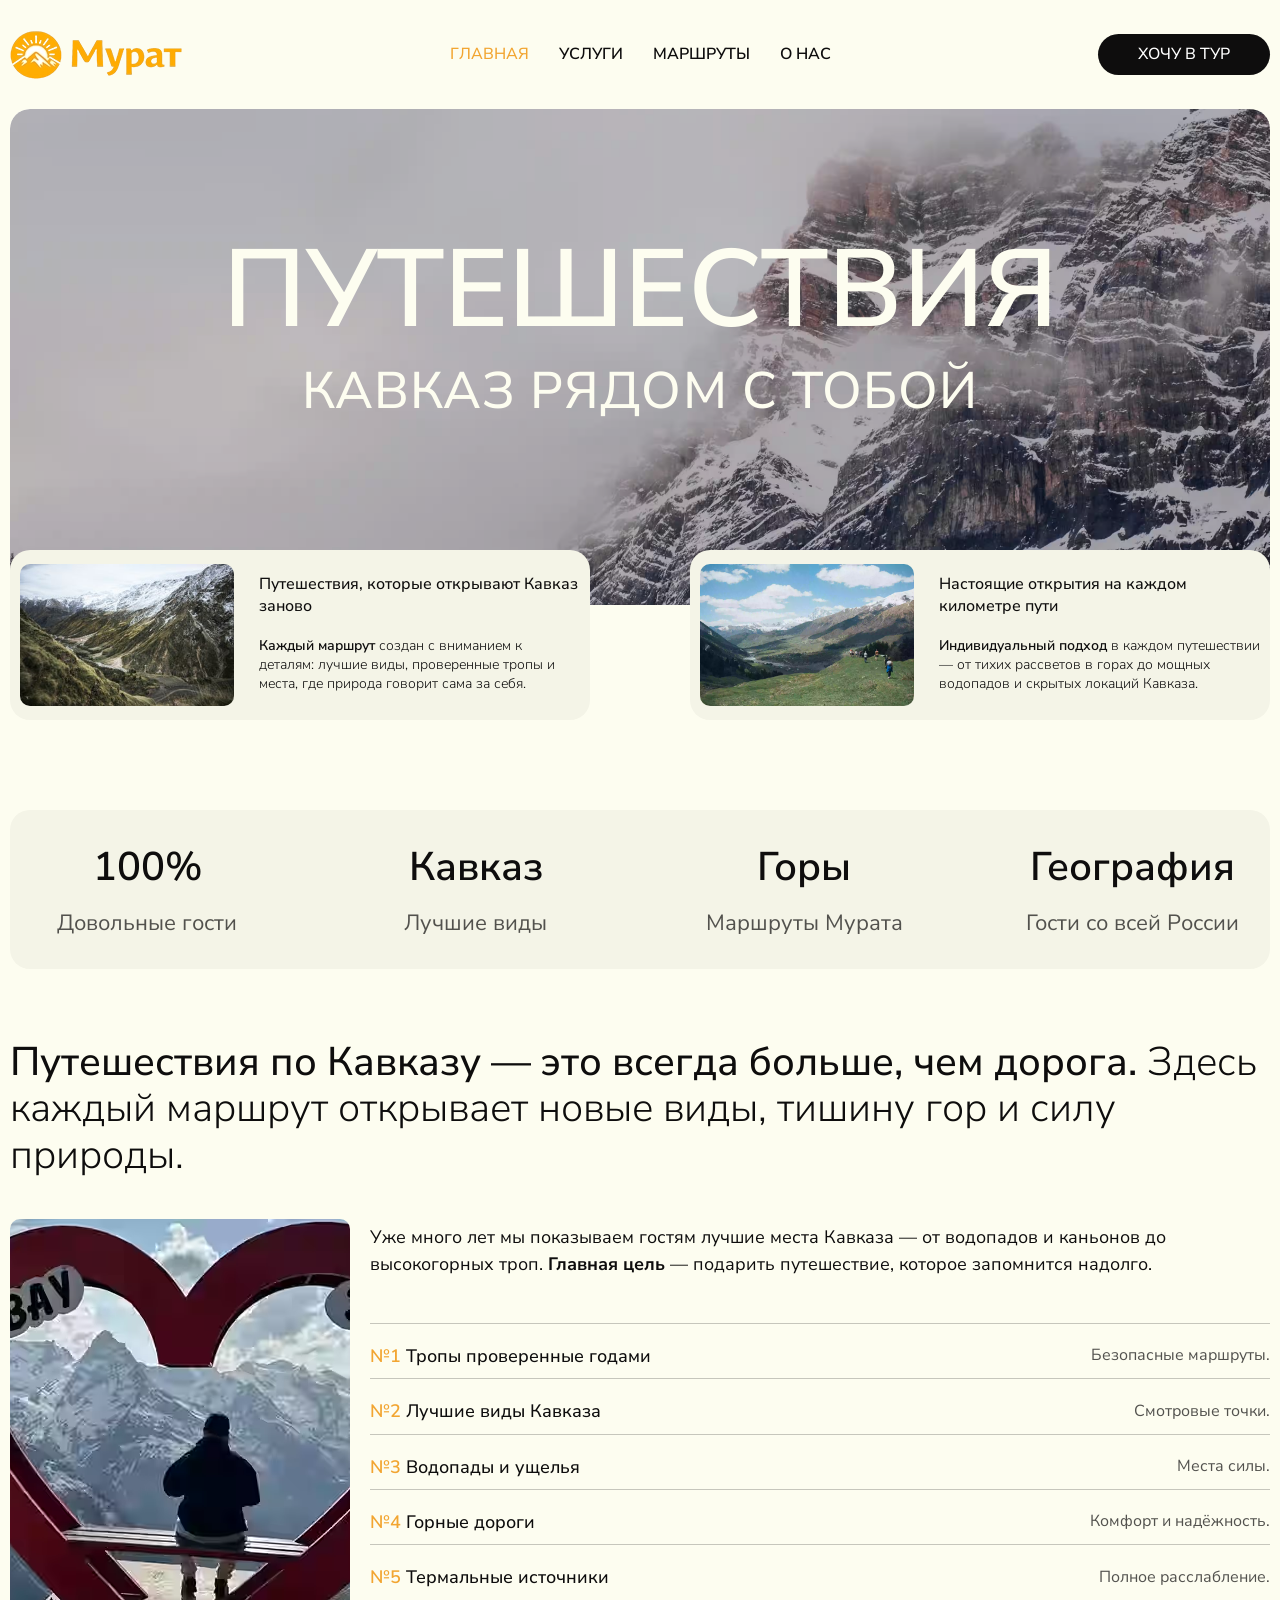
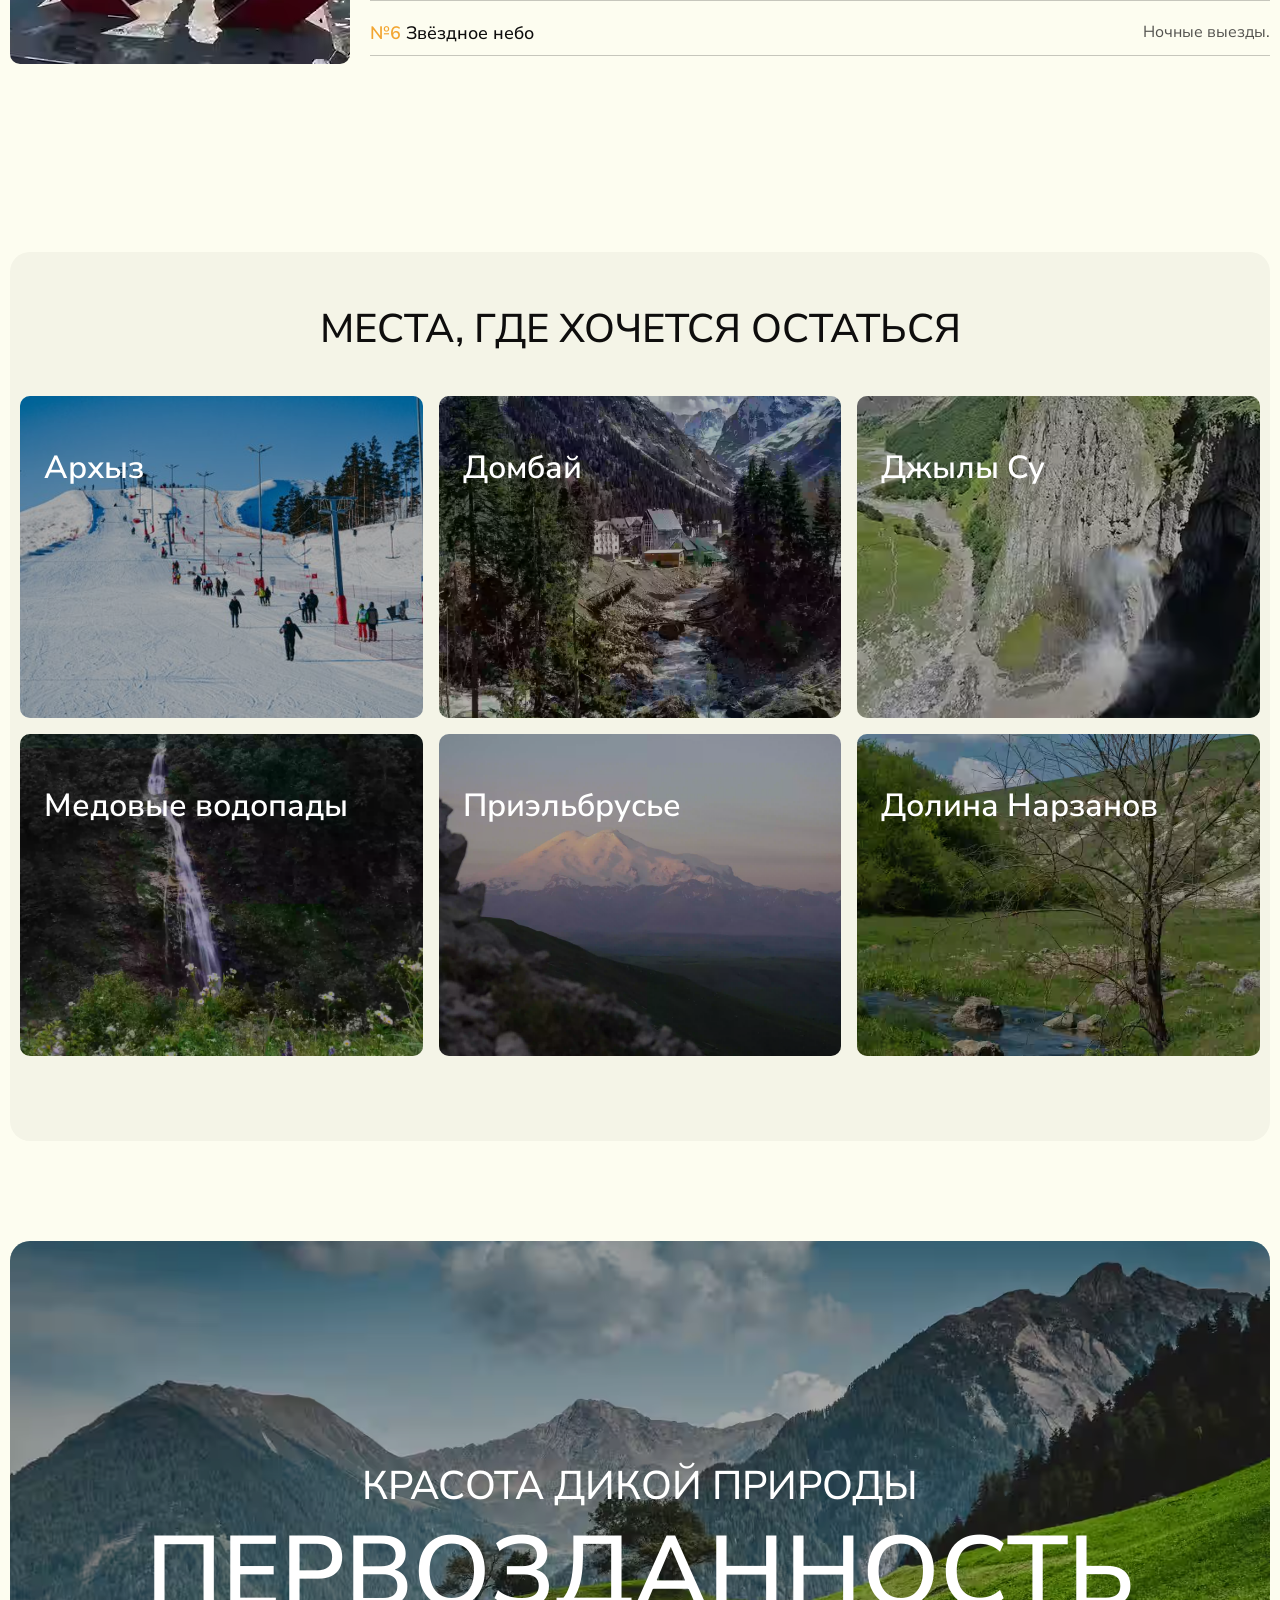
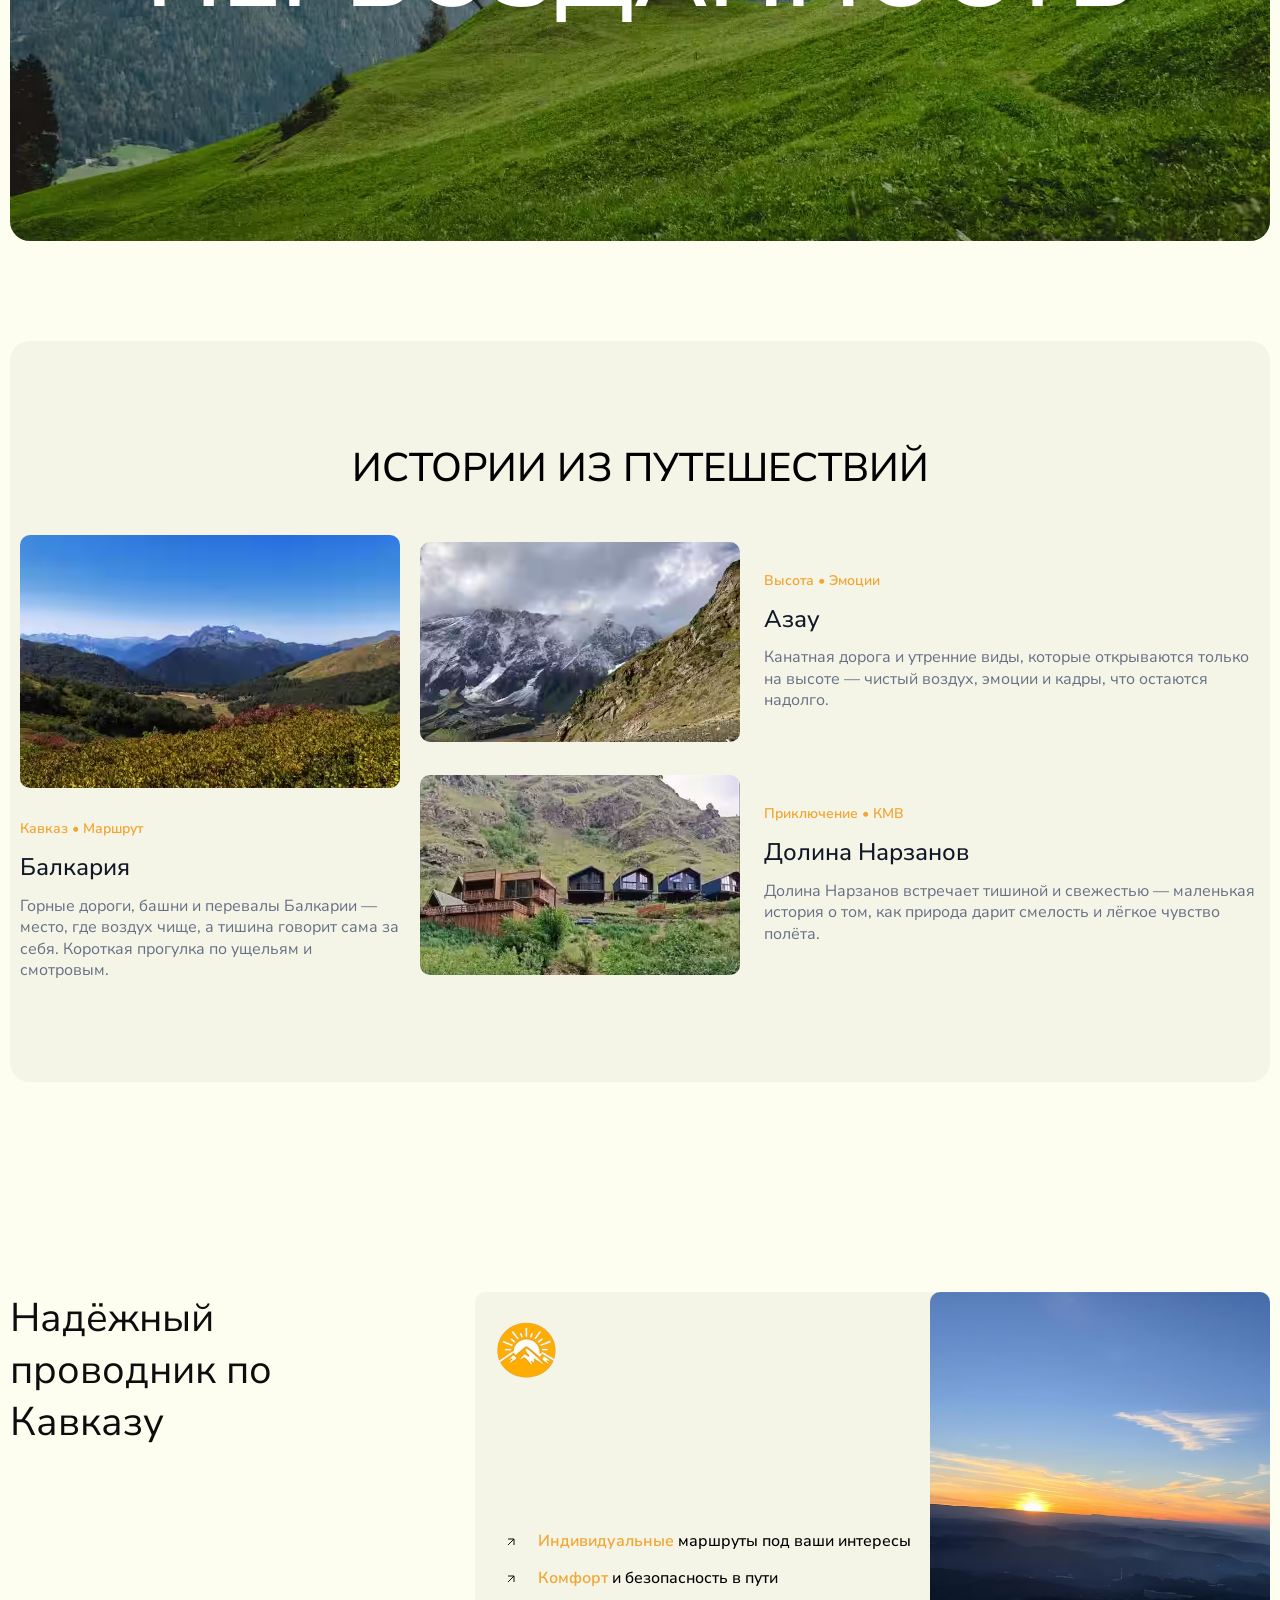
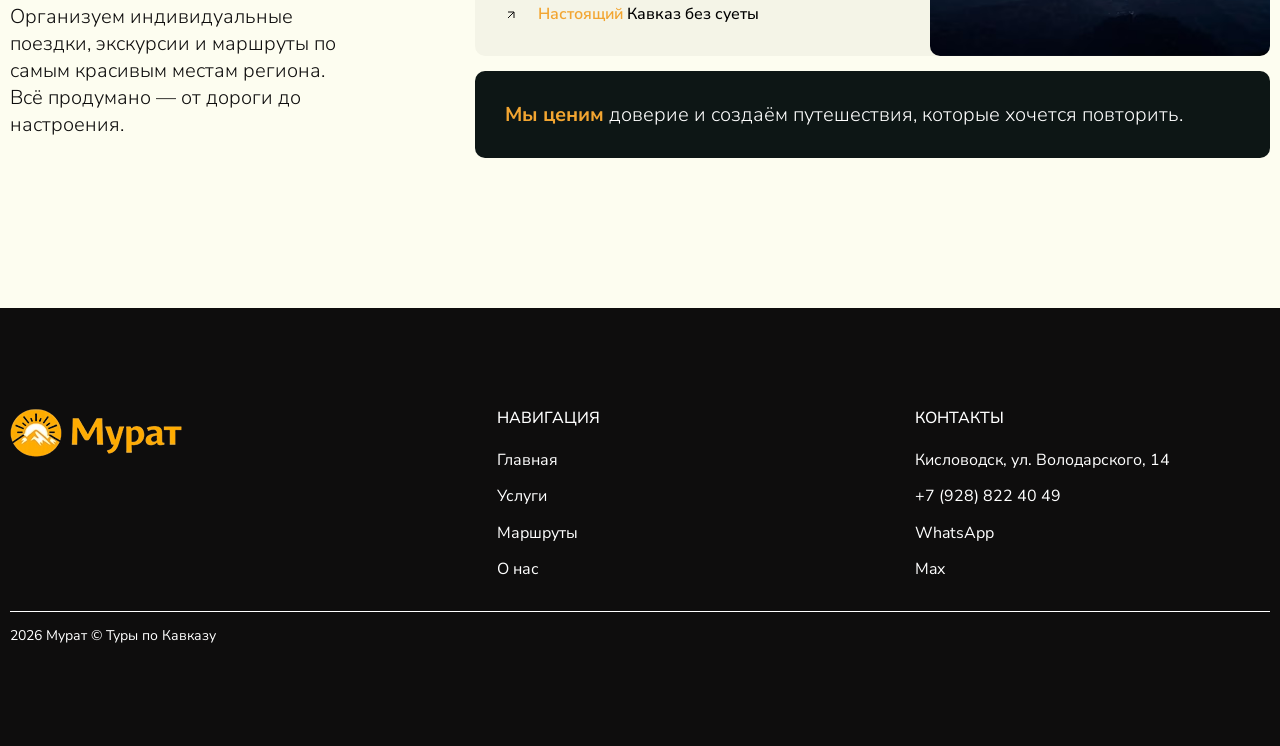
==== commit 14847d41: "first commit" ====
--- a/index.html
+++ b/index.html
@@ -1,334 +1,334 @@
-<!DOCTYPE html>
-<html lang="ru">
-
-<head>
-  <meta charset="UTF-8">
-  <meta name="viewport" content="width=device-width, initial-scale=1.0">
-  <link rel="stylesheet" href="css/reset.css">
-  <link rel="stylesheet" href="css/style.css">
-  <link rel="icon" type="image/svg+xml" href="images/favicon-car.svg" sizes="any">
-  <title>Экскурсии по Кавказу с Муратом</title>
-</head>
-
-<body>
-  <header class="header" id="top">
-    <div class="container">
-      <div class="header__inner">
-        <a href="#top" class="logo">
-          <img src="images/logo.avif" alt="Логотип Мурат Туры" class="mlogo">
-        </a>
-        <nav class="menu">
-          <button class="menu__btn">
-            <span></span>
-            <span></span>
-            <span></span>
-          </button>
-          <ul class="menu__list">
-            <li class="menu__item">
-              <a href="index.html" class="menu__link menu__link--active">Главная</a>
-            </li>
-            <li class="menu__item">
-              <a href="services.html" class="menu__link text--bold">Услуги</a>
-            </li>
-            <li class="menu__item">
-              <a href="route.html" class="menu__link text--bold">Маршруты</a>
-            </li>
-            <li class="menu__item">
-              <a href="about.html" class="menu__link text--bold">О нас</a>
-            </li>
-            <li class="menu__item menu__item--cta">
-              <a href="#footer" class="menu__link">Позвонить</a>
-            </li>
-          </ul>
-        </nav>
-        <a class="header__contacts" href="#footer">Хочу в тур</a>
-      </div>
-    </div>
-  </header>
-  <main class="main">
-    <section class="about">
-      <div class="container-big">
-        <div class="about__top">
-          <h1 class="about__title">
-            Путешествия
-          </h1>
-          <p class="about__text">
-            Кавказ рядом с тобой
-          </p>
-        </div>
-      </div>
-      <div class="container">
-        <div class="about__achievements">
-          <div class="about__achievement">
-            <div class="about__achievement-imgbox">
-              <img src="images/plato.jpg" alt="" class="about__achievement-img">
-            </div>
-            <div class="about__achievement-content">
-              <h4 class="about__achievement-title">
-                Путешествия, которые открывают Кавказ заново
-              </h4>
-              <p class="about__achievement-text">
-                <span class="text--bold">Каждый маршрут </span>создан с вниманием к
-                деталям: лучшие виды, проверенные тропы и места,
-                где природа говорит сама за себя.
-              </p>
-            </div>
-          </div>
-          <div class="about__achievement">
-            <div class="about__achievement-imgbox">
-              <img src="images/sazonov.avif" alt="" class="about__achievement-img">
-            </div>
-            <div class="about__achievement-content">
-              <h4 class="about__achievement-title">
-                Настоящие открытия на каждом километре пути
-              </h4>
-              <p class="about__achievement-text">
-                <span class="text--bold">Индивидуальный подход </span>в каждом путешествии — от тихих рассветов в горах
-                до мощных водопадов
-                и скрытых локаций Кавказа.
-              </p>
-            </div>
-          </div>
-        </div>
-        <dl class="about__stats">
-          <div class="about__stats-item">
-            <dt>100%</dt>
-            <dd>Довольные гости</dd>
-          </div>
-          <div class="about__stats-item">
-            <dt>Кавказ</dt>
-            <dd>Лучшие виды</dd>
-          </div>
-          <div class="about__stats-item">
-            <dt>Горы</dt>
-            <dd>Маршруты Мурата</dd>
-          </div>
-          <div class="about__stats-item">
-            <dt>География</dt>
-            <dd>Гости со всей России</dd>
-          </div>
-        </dl>
-        <p class="about__progress-text">
-          <span>Путешествия по Кавказу — это всегда больше, чем дорога. </span>Здесь каждый маршрут открывает новые
-          виды, тишину гор и силу природы.
-        </p>
-        <div class="about__progress-box">
-          <img src="images/travcar.jpg" alt="" class="about__progress-img">
-          <div class="about__progress-tablebox">
-            <p class="about__progress-boxtext">
-              Уже много лет мы показываем гостям лучшие места Кавказа —
-              от водопадов и каньонов до высокогорных троп.
-              <span class="text--bold">Главная цель</span> — подарить путешествие, которое запомнится надолго.
-            </p>
-            <dl class="about__progress-table">
-              <div class="about__progress-item">
-                <dt><span>№1</span> Тропы проверенные годами</dt>
-                <dd>Безопасные маршруты.</dd>
-              </div>
-              <div class="about__progress-item">
-                <dt><span>№2</span> Лучшие виды Кавказа</dt>
-                <dd>Смотровые точки.</dd>
-              </div>
-              <div class="about__progress-item">
-                <dt><span>№3</span> Водопады и ущелья</dt>
-                <dd>Места силы.</dd>
-              </div>
-              <div class="about__progress-item">
-                <dt><span>№4</span> Горные дороги</dt>
-                <dd>Комфорт и надёжность.</dd>
-              </div>
-              <div class="about__progress-item">
-                <dt><span>№5</span> Термальные источники</dt>
-                <dd>Полное расслабление.</dd>
-              </div>
-              <div class="about__progress-item">
-                <dt><span>№6</span> Звёздное небо</dt>
-                <dd>Ночные выезды.</dd>
-              </div>
-            </dl>
-          </div>
-        </div>
-      </div>
-    </section>
-    <section class="products">
-      <div class="container-big">
-        <div class="products__wrapper">
-          <div class="container">
-            <div class="products__inner">
-              <h2 class="products__title">
-                Места, где хочется остаться
-              </h2>
-              <div class="products__list">
-                <div class="products__item" style="background-image: url(images/ark.jpg);">
-                  <h3 class="products__item-title">Архыз</h3>
-                </div>
-                <div class="products__item" style="background-image: url(images/domb.avif);">
-                  <h3 class="products__item-title">Домбай</h3>
-                </div>
-                <div class="products__item" style="background-image: url(images/dzhily-su-tour.avif);">
-                  <h3 class="products__item-title">Джылы Су</h3>
-                </div>
-                <div class="products__item" style="background-image: url(images/med.avif);">
-                  <h3 class="products__item-title">Медовые водопады</h3>
-                </div>
-                <div class="products__item" style="background-image: url(images/pri.avif);">
-                  <h3 class="products__item-title">Приэльбрусье</h3>
-                </div>
-                <div class="products__item" style="background-image: url(images/dol.avif);">
-                  <h3 class="products__item-title">Долина Нарзанов</h3>
-                </div>
-              </div>
-            </div>
-          </div>
-        </div>
-      </div>
-    </section>
-    <div class="slogan">
-      <div class="container-big">
-        <div class="slogan__img-block">
-          <img src="images/pervo.jpg" alt="" class="slogan__img">
-          <div class="slogan__content">
-            <p class="slogan__text">Красота дикой природы</p>
-            <p class="slogan__title">Первозданность</p>
-          </div>
-        </div>
-      </div>
-    </div>
-
-    <section class="blog">
-      <div class="container-big">
-        <div class="blog__wrapper">
-          <div class="container">
-            <h2 class="blog__title">
-              Истории из путешествий
-            </h2>
-            <div class="blog__items">
-              <div class="blog__item-big">
-                <img src="images/balk.jpg" alt="" class="blog__item-img blog__big">
-                <div class="blog__item-box">
-                  <div class="blog__item-info">Кавказ • Маршрут</div>
-                  <h4 class="blog__item-title">Балкария</h4>
-                  <p class="blog__item-text">
-                    Горные дороги, башни и перевалы Балкарии — место, где воздух чище, а тишина говорит сама за себя.
-                    Короткая прогулка по ущельям и смотровым.
-                  </p>
-                </div>
-              </div>
-              <div class="blog__item-small">
-                <img src="images/aza.jpg" alt="" class="blog__item-img blog__small">
-                <div class="blog__item-box">
-                  <div class="blog__item-info">Высота • Эмоции</div>
-                  <h4 class="blog__item-title">Азау</h4>
-                  <p class="blog__item-text">
-                    Канатная дорога и утренние виды, которые открываются только на высоте — чистый воздух, эмоции и
-                    кадры, что остаются надолго.
-                  </p>
-                </div>
-              </div>
-              <div class="blog__item-small">
-                <img src="images/dolnarz.jpg" alt="" class="blog__item-img blog__small">
-                <div class="blog__item-box">
-                  <div class="blog__item-info">Приключение • КМВ</div>
-                  <h4 class="blog__item-title">Долина Нарзанов</h4>
-                  <p class="blog__item-text">
-                    Долина Нарзанов встречает тишиной и свежестью — маленькая история о том, как природа дарит смелость
-                    и лёгкое чувство полёта.
-                  </p>
-                </div>
-              </div>
-            </div>
-          </div>
-        </div>
-      </div>
-    </section>
-
-    <div class="partners">
-      <div class="container">
-        <div class="partners__inner">
-          <div class="partners__info">
-            <h3 class="partners__info-title">
-              Надёжный проводник по Кавказу
-            </h3>
-            <p class="partners__info-text">
-              Организуем индивидуальные поездки, экскурсии и маршруты по самым красивым местам региона.
-              Всё продумано — от дороги до настроения.
-            </p>
-          </div>
-          <div class="partners__box">
-            <div class="partners__box-top">
-              <ul class="partners__box-list">
-                <li class="partners__box-item">
-                  <span>Индивидуальные</span> маршруты под ваши интересы
-                </li>
-                <li class="partners__box-item">
-                  <span>Комфорт</span> и безопасность в пути
-                </li>
-                <li class="partners__box-item">
-                  <span>Настоящий</span> Кавказ без суеты
-                </li>
-              </ul>
-              <img src="images/comfortable-transfer.avif" alt="" class="partners__box-img">
-            </div>
-
-            <p class="partners__box-text">
-              <span>Мы ценим</span> доверие и создаём путешествия, которые хочется повторить.
-            </p>
-          </div>
-        </div>
-      </div>
-    </div>
-
-  </main>
-  <footer class="footer" id="footer">
-    <div class="container">
-      <div class="footer__top">
-        <a href="index.html" class="footer__logo">
-          <img src="images/logo.avif" alt="" class="mlogo">
-        </a>
-        <div class="footer__element">
-          <p class="footer__element-title">Навигация</p>
-          <ul class="footer__list">
-            <li class="footer__item">
-              <a href="index.html" class="footer__link">Главная</a>
-            </li>
-            <li class="footer__item">
-              <a href="services.html" class="footer__link">Услуги</a>
-            </li>
-            <li class="footer__item">
-              <a href="route.html" class="footer__link">Маршруты</a>
-            </li>
-            <li class="footer__item">
-              <a href="about.html" class="footer__link">О нас</a>
-            </li>
-          </ul>
-        </div>
-        <div class="footer__element">
-          <p class="footer__element-title">Контакты</p>
-          <ul class="footer__list">
-            <li class="footer__item">
-              <address class="footer__item-address">Кисловодск, ул. Володарского, 14</address>
-            </li>
-            <li class="footer__item">
-              <a href="#" class="footer__link protected-phone">Показать телефон</a>
-            </li>
-            <li class="footer__item">
-              <a href="#" class="footer__link protected-wa" target="_blank">WhatsApp</a>
-            </li>
-            <li class="footer__item">
-              <a href="#" class="footer__link protected-max" target="_blank">Max</a>
-            </li>
-          </ul>
-        </div>
-      </div>
-      <ul class="footer__bottom">
-        <li class="footer__bottom-item">
-          <p class="footer__copy">2026 Мурат © Туры по Кавказу</p>
-        </li>
-      </ul>
-    </div>
-  </footer>
-
-  <script src="js/main.js"></script>
-</body>
-
+<!DOCTYPE html>
+<html lang="ru">
+
+<head>
+  <meta charset="UTF-8">
+  <meta name="viewport" content="width=device-width, initial-scale=1.0">
+  <link rel="stylesheet" href="css/reset.css">
+  <link rel="stylesheet" href="css/style.css">
+  <link rel="icon" type="image/svg+xml" href="images/favicon-car.svg" sizes="any">
+  <title>Экскурсии по Кавказу с Муратом</title>
+</head>
+
+<body>
+  <header class="header" id="top">
+    <div class="container">
+      <div class="header__inner">
+        <a href="#top" class="logo">
+          <img src="images/logo.avif" alt="Логотип Мурат Туры" class="mlogo">
+        </a>
+        <nav class="menu">
+          <button class="menu__btn">
+            <span></span>
+            <span></span>
+            <span></span>
+          </button>
+          <ul class="menu__list">
+            <li class="menu__item">
+              <a href="index.html" class="menu__link menu__link--active">Главная</a>
+            </li>
+            <li class="menu__item">
+              <a href="services.html" class="menu__link text--bold">Услуги</a>
+            </li>
+            <li class="menu__item">
+              <a href="route.html" class="menu__link text--bold">Маршруты</a>
+            </li>
+            <li class="menu__item">
+              <a href="about.html" class="menu__link text--bold">О нас</a>
+            </li>
+            <li class="menu__item menu__item--cta">
+              <a href="#footer" class="menu__link">Позвонить</a>
+            </li>
+          </ul>
+        </nav>
+        <a class="header__contacts" href="#footer">Хочу в тур</a>
+      </div>
+    </div>
+  </header>
+  <main class="main">
+    <section class="about">
+      <div class="container-big">
+        <div class="about__top">
+          <h1 class="about__title">
+            Путешествия
+          </h1>
+          <p class="about__text">
+            Кавказ рядом с тобой
+          </p>
+        </div>
+      </div>
+      <div class="container">
+        <div class="about__achievements">
+          <div class="about__achievement">
+            <div class="about__achievement-imgbox">
+              <img src="images/plato.jpg" alt="" class="about__achievement-img">
+            </div>
+            <div class="about__achievement-content">
+              <h4 class="about__achievement-title">
+                Путешествия, которые открывают Кавказ заново
+              </h4>
+              <p class="about__achievement-text">
+                <span class="text--bold">Каждый маршрут </span>создан с вниманием к
+                деталям: лучшие виды, проверенные тропы и места,
+                где природа говорит сама за себя.
+              </p>
+            </div>
+          </div>
+          <div class="about__achievement">
+            <div class="about__achievement-imgbox">
+              <img src="images/sazonov.avif" alt="" class="about__achievement-img">
+            </div>
+            <div class="about__achievement-content">
+              <h4 class="about__achievement-title">
+                Настоящие открытия на каждом километре пути
+              </h4>
+              <p class="about__achievement-text">
+                <span class="text--bold">Индивидуальный подход </span>в каждом путешествии — от тихих рассветов в горах
+                до мощных водопадов
+                и скрытых локаций Кавказа.
+              </p>
+            </div>
+          </div>
+        </div>
+        <dl class="about__stats">
+          <div class="about__stats-item">
+            <dt>100%</dt>
+            <dd>Довольные гости</dd>
+          </div>
+          <div class="about__stats-item">
+            <dt>Кавказ</dt>
+            <dd>Лучшие виды</dd>
+          </div>
+          <div class="about__stats-item">
+            <dt>Горы</dt>
+            <dd>Маршруты Мурата</dd>
+          </div>
+          <div class="about__stats-item">
+            <dt>География</dt>
+            <dd>Гости со всей России</dd>
+          </div>
+        </dl>
+        <p class="about__progress-text">
+          <span>Путешествия по Кавказу — это всегда больше, чем дорога. </span>Здесь каждый маршрут открывает новые
+          виды, тишину гор и силу природы.
+        </p>
+        <div class="about__progress-box">
+          <img src="images/travcar.avif" alt="" class="about__progress-img">
+          <div class="about__progress-tablebox">
+            <p class="about__progress-boxtext">
+              Уже много лет мы показываем гостям лучшие места Кавказа —
+              от водопадов и каньонов до высокогорных троп.
+              <span class="text--bold">Главная цель</span> — подарить путешествие, которое запомнится надолго.
+            </p>
+            <dl class="about__progress-table">
+              <div class="about__progress-item">
+                <dt><span>№1</span> Тропы проверенные годами</dt>
+                <dd>Безопасные маршруты.</dd>
+              </div>
+              <div class="about__progress-item">
+                <dt><span>№2</span> Лучшие виды Кавказа</dt>
+                <dd>Смотровые точки.</dd>
+              </div>
+              <div class="about__progress-item">
+                <dt><span>№3</span> Водопады и ущелья</dt>
+                <dd>Места силы.</dd>
+              </div>
+              <div class="about__progress-item">
+                <dt><span>№4</span> Горные дороги</dt>
+                <dd>Комфорт и надёжность.</dd>
+              </div>
+              <div class="about__progress-item">
+                <dt><span>№5</span> Термальные источники</dt>
+                <dd>Полное расслабление.</dd>
+              </div>
+              <div class="about__progress-item">
+                <dt><span>№6</span> Звёздное небо</dt>
+                <dd>Ночные выезды.</dd>
+              </div>
+            </dl>
+          </div>
+        </div>
+      </div>
+    </section>
+    <section class="products">
+      <div class="container-big">
+        <div class="products__wrapper">
+          <div class="container">
+            <div class="products__inner">
+              <h2 class="products__title">
+                Места, где хочется остаться
+              </h2>
+              <div class="products__list">
+                <div class="products__item" style="background-image: url(images/ark.jpg);">
+                  <h3 class="products__item-title">Архыз</h3>
+                </div>
+                <div class="products__item" style="background-image: url(images/domb.avif);">
+                  <h3 class="products__item-title">Домбай</h3>
+                </div>
+                <div class="products__item" style="background-image: url(images/dzhily-su-tour.avif);">
+                  <h3 class="products__item-title">Джылы Су</h3>
+                </div>
+                <div class="products__item" style="background-image: url(images/med.avif);">
+                  <h3 class="products__item-title">Медовые водопады</h3>
+                </div>
+                <div class="products__item" style="background-image: url(images/pri.avif);">
+                  <h3 class="products__item-title">Приэльбрусье</h3>
+                </div>
+                <div class="products__item" style="background-image: url(images/dol.avif);">
+                  <h3 class="products__item-title">Долина Нарзанов</h3>
+                </div>
+              </div>
+            </div>
+          </div>
+        </div>
+      </div>
+    </section>
+    <div class="slogan">
+      <div class="container-big">
+        <div class="slogan__img-block">
+          <img src="images/pervo.avif" alt="" class="slogan__img">
+          <div class="slogan__content">
+            <p class="slogan__text">Красота дикой природы</p>
+            <p class="slogan__title">Первозданность</p>
+          </div>
+        </div>
+      </div>
+    </div>
+
+    <section class="blog">
+      <div class="container-big">
+        <div class="blog__wrapper">
+          <div class="container">
+            <h2 class="blog__title">
+              Истории из путешествий
+            </h2>
+            <div class="blog__items">
+              <div class="blog__item-big">
+                <img src="images/balk.avif" alt="" class="blog__item-img blog__big">
+                <div class="blog__item-box">
+                  <div class="blog__item-info">Кавказ • Маршрут</div>
+                  <h4 class="blog__item-title">Балкария</h4>
+                  <p class="blog__item-text">
+                    Горные дороги, башни и перевалы Балкарии — место, где воздух чище, а тишина говорит сама за себя.
+                    Короткая прогулка по ущельям и смотровым.
+                  </p>
+                </div>
+              </div>
+              <div class="blog__item-small">
+                <img src="images/aza.avif" alt="" class="blog__item-img blog__small">
+                <div class="blog__item-box">
+                  <div class="blog__item-info">Высота • Эмоции</div>
+                  <h4 class="blog__item-title">Азау</h4>
+                  <p class="blog__item-text">
+                    Канатная дорога и утренние виды, которые открываются только на высоте — чистый воздух, эмоции и
+                    кадры, что остаются надолго.
+                  </p>
+                </div>
+              </div>
+              <div class="blog__item-small">
+                <img src="images/dolnarz.avif" alt="" class="blog__item-img blog__small">
+                <div class="blog__item-box">
+                  <div class="blog__item-info">Приключение • КМВ</div>
+                  <h4 class="blog__item-title">Долина Нарзанов</h4>
+                  <p class="blog__item-text">
+                    Долина Нарзанов встречает тишиной и свежестью — маленькая история о том, как природа дарит смелость
+                    и лёгкое чувство полёта.
+                  </p>
+                </div>
+              </div>
+            </div>
+          </div>
+        </div>
+      </div>
+    </section>
+
+    <div class="partners">
+      <div class="container">
+        <div class="partners__inner">
+          <div class="partners__info">
+            <h3 class="partners__info-title">
+              Надёжный проводник по Кавказу
+            </h3>
+            <p class="partners__info-text">
+              Организуем индивидуальные поездки, экскурсии и маршруты по самым красивым местам региона.
+              Всё продумано — от дороги до настроения.
+            </p>
+          </div>
+          <div class="partners__box">
+            <div class="partners__box-top">
+              <ul class="partners__box-list">
+                <li class="partners__box-item">
+                  <span>Индивидуальные</span> маршруты под ваши интересы
+                </li>
+                <li class="partners__box-item">
+                  <span>Комфорт</span> и безопасность в пути
+                </li>
+                <li class="partners__box-item">
+                  <span>Настоящий</span> Кавказ без суеты
+                </li>
+              </ul>
+              <img src="images/comfortable-transfer.avif" alt="" class="partners__box-img">
+            </div>
+
+            <p class="partners__box-text">
+              <span>Мы ценим</span> доверие и создаём путешествия, которые хочется повторить.
+            </p>
+          </div>
+        </div>
+      </div>
+    </div>
+
+  </main>
+  <footer class="footer" id="footer">
+    <div class="container">
+      <div class="footer__top">
+        <a href="index.html" class="footer__logo">
+          <img src="images/logo.avif" alt="" class="mlogo">
+        </a>
+        <div class="footer__element">
+          <p class="footer__element-title">Навигация</p>
+          <ul class="footer__list">
+            <li class="footer__item">
+              <a href="index.html" class="footer__link">Главная</a>
+            </li>
+            <li class="footer__item">
+              <a href="services.html" class="footer__link">Услуги</a>
+            </li>
+            <li class="footer__item">
+              <a href="route.html" class="footer__link">Маршруты</a>
+            </li>
+            <li class="footer__item">
+              <a href="about.html" class="footer__link">О нас</a>
+            </li>
+          </ul>
+        </div>
+        <div class="footer__element">
+          <p class="footer__element-title">Контакты</p>
+          <ul class="footer__list">
+            <li class="footer__item">
+              <address class="footer__item-address">Кисловодск, ул. Володарского, 14</address>
+            </li>
+            <li class="footer__item">
+              <a href="#" class="footer__link protected-phone">Показать телефон</a>
+            </li>
+            <li class="footer__item">
+              <a href="#" class="footer__link protected-wa" target="_blank">WhatsApp</a>
+            </li>
+            <li class="footer__item">
+              <a href="#" class="footer__link protected-max" target="_blank">Max</a>
+            </li>
+          </ul>
+        </div>
+      </div>
+      <ul class="footer__bottom">
+        <li class="footer__bottom-item">
+          <p class="footer__copy">2026 Мурат © Туры по Кавказу</p>
+        </li>
+      </ul>
+    </div>
+  </footer>
+
+  <script src="js/main.js"></script>
+</body>
+
 </html>
--- a/css/style.css
+++ b/css/style.css
@@ -1,1210 +1,1116 @@
-@font-face {
-  font-family: "Nunito Sans";
-  src:
-    url("../fonts/NunitoSans-Variable.woff2") format("woff2") tech("variations"),
-    url("../fonts/NunitoSans-Variable.woff2") format("woff2-variations");
-  font-weight: 300 700;
-}
-
-@font-face {
-  font-family: "WorkSans-Light";
-  src: url("../fonts/WorkSans-Light.woff2") format("woff2");
-  font-style: normal;
-  font-weight: 300;
-  font-display: swap;
-}
-
-@font-face {
-  font-family: "WorkSans-Regular";
-  src: url("../fonts/WorkSans-Regular.woff2") format("woff2");
-  font-style: normal;
-  font-weight: 400;
-  font-display: swap;
-}
-
-@font-face {
-  font-family: "WorkSans-Medium";
-  src: url("../fonts/WorkSans-Medium.woff2") format("woff2");
-  font-style: normal;
-  font-weight: 500;
-  font-display: swap;
-}
-
-@font-face {
-  font-family: "WorkSans-SemiBold";
-  src: url("../fonts/WorkSans-SemiBold.woff2") format("woff2");
-  font-style: normal;
-  font-weight: 600;
-  font-display: swap;
-}
-
-body {
-  font-family: "Nunito Sans", sans-serif;
-  font-weight: 400;
-  font-size: 16px;
-  line-height: 1.35;
-  color: #0e0d0d;
-  background-color: #fdfdf0;
-}
-
-.menu__btn {
-  display: none;
-}
-
-.menu__link--active {
-  color: #f2a531;
-}
-
-.no-scroll {
-  overflow: hidden;
-}
-
-.container {
-  max-width: 1440px;
-  padding: 0 10px;
-  margin: 0 auto;
-}
-
-.container-big {
-  max-width: 1840px;
-  padding: 0 10px;
-  margin: 0 auto;
-}
-
-.header {
-  position: sticky;
-  top: 0;
-  z-index: 100;
-  background-color: #fdfdf0;
-  transition: transform 0.3s ease;
-}
-
-.header__inner {
-  display: flex;
-  justify-content: space-between;
-  align-items: center;
-  padding: 30px 0;
-  font-weight: 500;
-}
-
-.mlogo {
-  display: block;
-  max-width: 180px;
-  width: auto;
-  height: auto;
-}
-
-.menu__list {
-  display: flex;
-  gap: 0 30px;
-}
-
-.menu__item--cta {
-  display: none;
-}
-
-.menu__link {
-  text-transform: uppercase;
-}
-
-.header__contacts {
-  text-transform: uppercase;
-  padding: 10px 40px;
-  display: inline-block;
-  background: #0e0d0d;
-  color: #fff;
-  border-radius: 50px;
-}
-
-.about {
-  margin-bottom: 180px;
-}
-
-.about__top {
-  position: relative;
-  overflow: hidden;
-  text-align: center;
-  color: #fdfdf0;
-  background-image: url(../images/acstudiomatic.avif);
-  background-repeat: no-repeat;
-  background-position: center center;
-  text-transform: uppercase;
-  min-height: 500px;
-  border-radius: 20px;
-  background-size: cover;
-  background-position: center;
-}
-
-.about__top::after {
-  content: "";
-  position: absolute;
-  inset: 0;
-  background: rgb(0 0 0 / 23%);
-  border-radius: inherit;
-  z-index: 1;
-}
-
-.about__top>* {
-  position: relative;
-  z-index: 2;
-}
-
-.about__title {
-  font-family: "WorkSans-SemiBold", sans-serif;
-  font-weight: 600;
-  font-size: 160px;
-  line-height: 1.2;
-  padding-top: 80px;
-}
-
-.about__text {
-  font-family: "WorkSans-Medium", sans-serif;
-  font-weight: 500;
-  font-size: 65px;
-  line-height: 1.2;
-}
-
-.about__achievements {
-  display: flex;
-  justify-content: space-between;
-  margin-top: -55px;
-  margin-bottom: 90px;
-
-  position: relative;
-  z-index: 2;
-}
-
-.about__achievement {
-  border-radius: 20px;
-  background-color: #f4f4e7;
-  max-width: 580px;
-  padding: 14px 10px;
-  display: flex;
-  gap: 0 25px;
-}
-
-.about__achievement-imgbox {
-  min-width: 214px;
-  width: 214px;
-  position: relative;
-  overflow: hidden;
-}
-
-.about__achievement-img {
-  display: block;
-  width: 100%;
-  height: auto;
-  max-height: 142px;
-  border-radius: 10px;
-  user-select: none;
-  -webkit-user-drag: none;
-}
-
-.about__achievement-title {
-  margin-bottom: 20px;
-  font-weight: 500;
-  padding-top: 10px;
-}
-
-.about__achievement-text {
-  font-weight: 300;
-  font-size: 14px;
-}
-
-.text--bold {
-  font-weight: 600;
-}
-
-.about__stats {
-  border-radius: 20px;
-  background-color: #f4f4e7;
-  margin-bottom: 70px;
-  display: flex;
-  padding: 30px 18px;
-  justify-content: space-between;
-  gap: 0 90px;
-}
-
-.about__stats-item {
-  text-align: center;
-  width: 300px;
-}
-
-.about__stats-item dt {
-  font-family: "WorkSans-SemiBold", sans-serif;
-  font-weight: 600;
-  font-size: 40px;
-  margin-bottom: 15px;
-}
-
-.about__stats-item dd {
-  margin: 0;
-  color: #0e0d0d;
-  font-size: 22px;
-  opacity: 0.7;
-}
-
-.about__progress-text {
-  font-family: "WorkSans-Light", sans-serif;
-  font-weight: 300;
-  font-size: 40px;
-  line-height: 1.17;
-  margin-bottom: 40px;
-}
-
-.about__progress-text span {
-  font-family: "WorkSans-Medium", sans-serif;
-  font-weight: 500;
-}
-
-.about__progress-box {
-  display: flex;
-  gap: 0 140px;
-}
-
-.about__progress-boxtext {
-  font-size: 18px;
-  margin-bottom: 45px;
-  padding-right: 50px;
-  line-height: 1.5;
-  padding-top: 5px;
-}
-
-.about__progress-boxtext .text--bold {
-  font-weight: 700;
-}
-
-.about__progress-img {
-  display: block;
-  width: 100%;
-  max-width: 340px;
-  height: auto;
-  max-height: 445px;
-  border-radius: 10px;
-}
-
-.about__progress-table {
-  border-top: 1px solid rgba(14, 13, 13, 0.23);
-}
-
-.about__progress-item {
-  padding: 20px 0 10px;
-  display: flex;
-  justify-content: space-between;
-  align-items: center;
-  border-bottom: 1px solid rgba(14, 13, 13, 0.23);
-}
-
-.about__progress-item+.about__progress-item {
-  padding-top: 20px;
-}
-
-.about__progress-item dt {
-  font-size: 18px;
-  font-weight: 500;
-}
-
-.about__progress-item dt span {
-  color: #f2a531;
-  font-weight: 600;
-}
-
-.about__progress-item dd {
-  opacity: 0.71;
-}
-
-.products__wrapper {
-  padding: 50px 0;
-  background-color: #f4f4e7;
-  border-radius: 20px;
-  margin-bottom: 100px;
-}
-
-.products__title {
-  font-family: "WorkSans-Medium", sans-serif;
-  text-transform: uppercase;
-  font-size: 40px;
-  font-weight: 500;
-  text-align: center;
-  margin-bottom: 40px;
-}
-
-.products__list {
-  display: grid;
-  grid-template-columns: repeat(3, 1fr);
-  gap: 16px;
-  margin-bottom: 35px;
-}
-
-.products__item {
-  position: relative;
-  border-radius: 10px;
-  min-height: 322px;
-  padding: 50px 24px;
-  background-repeat: no-repeat;
-  background-size: cover;
-  background-position: center;
-  user-select: none;
-}
-
-.products__item::after {
-  content: "";
-  display: block;
-  position: absolute;
-  top: 0;
-  right: 0;
-  left: 0;
-  bottom: 0;
-  background: #0000004d;
-  border-radius: 10px;
-}
-
-.products__item-title {
-  position: relative;
-  font-family: "WorkSans-SemiBold", sans-serif;
-  font-weight: 600;
-  margin-bottom: 14px;
-  font-size: 32px;
-  color: #fff;
-  z-index: 1;
-}
-
-.slogan {
-  text-align: center;
-  text-transform: uppercase;
-  user-select: none;
-  margin-bottom: 100px;
-}
-
-.slogan__content {
-  position: absolute;
-  top: 0;
-  left: 0;
-  width: 100%;
-  height: 100%;
-  display: flex;
-  flex-direction: column;
-  justify-content: center;
-  align-items: center;
-  z-index: 2;
-  padding: 20px;
-}
-
-.slogan__text {
-  font-family: "WorkSans-Medium", sans-serif;
-  font-weight: 500;
-  color: #fff;
-  font-size: 40px;
-  margin: 0 0 10px 0;
-}
-
-.slogan__title {
-  font-family: "WorkSans-SemiBold", sans-serif;
-  font-weight: 600;
-  color: #fff;
-  font-size: 140px;
-  margin: 0;
-  z-index: 1;
-  line-height: 1;
-}
-
-.slogan__img-block {
-  position: relative;
-  border-radius: 10px;
-  overflow: hidden;
-  min-height: 600px;
-}
-
-.slogan__img-block::after {
-  content: "";
-  display: block;
-  position: absolute;
-  top: 0;
-  right: 0;
-  left: 0;
-  bottom: 0;
-  background: #00000053;
-  border-radius: 20px;
-  z-index: 1;
-}
-
-.slogan__img {
-  position: absolute;
-  top: 0;
-  left: 0;
-  width: 100%;
-  height: 100%;
-  display: block;
-  object-fit: cover;
-  border-radius: 20px;
-}
-
-.blog {
-  margin-bottom: 80px;
-}
-
-.blog__wrapper {
-  background-color: #f4f4e7;
-  border-radius: 20px;
-  padding: 100px 0;
-}
-
-.blog__title {
-  margin-bottom: 40px;
-  text-align: center;
-  text-transform: uppercase;
-  color: #000;
-  font-family: "WorkSans-Medium", sans-serif;
-  font-weight: 500;
-  font-size: 40px;
-}
-
-.blog__items {
-  display: grid;
-  grid-template-columns: 580px auto;
-  grid-template-rows: 1fr 1fr;
-  gap: 32px 44px;
-}
-
-.blog__item-big {
-  grid-row: 1 / -1;
-  border-radius: 10px;
-}
-
-.blog__item-small {
-  display: flex;
-  align-items: center;
-  gap: 0 24px;
-}
-
-.blog__item-info {
-  color: #f2a531;
-  font-size: 14px;
-  font-weight: 600;
-  margin-bottom: 12px;
-}
-
-.blog__item-big .blog__item-img {
-  margin-bottom: 32px;
-}
-
-.blog__item-img {
-  border-radius: 10px;
-}
-
-.blog__item-img.blog__big {
-  display: block;
-  width: 100%;
-  max-width: 580px;
-  height: auto;
-  max-height: 276px;
-  object-fit: cover;
-}
-
-.blog__item-img.blog__small {
-  max-width: 320px;
-  max-height: 200px;
-}
-
-.blog__item-titlelink {
-  display: block;
-  margin-bottom: 12px;
-}
-
-.blog__item-title {
-  font-size: 24px;
-  font-family: "WorkSans-Medium", sans-serif;
-  font-weight: 500;
-  color: #101828;
-  position: relative;
-  margin-bottom: 12px;
-}
-
-.blog__item-text {
-  color: #667085;
-}
-
-.partners {
-  padding: 130px 0 150px;
-}
-
-.partners__inner {
-  display: flex;
-  justify-content: space-between;
-  gap: 0 120px;
-}
-
-.partners__info {
-  max-width: 580px;
-  display: flex;
-  flex-direction: column;
-}
-
-.partners__info-title {
-  font-family: "WorkSans-Regular", sans-serif;
-  font-weight: 400;
-  font-size: 40px;
-  line-height: 1.3;
-}
-
-.partners__info-text {
-  margin-top: auto;
-  font-size: 20px;
-  font-weight: 300;
-  margin-bottom: 20px;
-}
-
-.partners__box-top {
-  display: flex;
-  justify-content: space-between;
-  background-color: #f4f4e7;
-  border-radius: 10px;
-  gap: 0 19px;
-  margin-bottom: 15px;
-  position: relative;
-}
-
-.partners__box-top::before {
-  content: "";
-  position: absolute;
-  background-image: url(../images/logo-mini.avif);
-  width: 63px;
-  height: 56px;
-  top: 30px;
-  left: 20px;
-}
-
-.partners__box-list {
-  padding-left: 24px;
-  padding-bottom: 30px;
-  margin-top: auto;
-}
-
-.partners__box-item+.partners__box-item {
-  margin-top: 15px;
-}
-
-.partners__box-item {
-  font-weight: 500;
-  color: #000;
-  padding-left: 39px;
-  position: relative;
-}
-
-.partners__box-item::before {
-  content: "";
-  position: absolute;
-  left: 0;
-  background-image: url(../images/partners-dots.svg);
-  width: 24px;
-  height: 24px;
-  top: 50%;
-  transform: translateY(-50%);
-}
-
-.partners__box-item span {
-  font-weight: 600;
-  color: #f2a531;
-}
-
-.partners__box-img {
-  border-radius: 10px;
-}
-
-.partners__box-top img {
-  max-width: 340px;
-  height: 364px;
-  object-fit: cover;
-}
-
-.partners__box-text {
-  background-color: #0d1615;
-  border-radius: 10px;
-  padding: 30px 80px 30px 30px;
-  color: #fff;
-  font-size: 20px;
-  font-weight: 300;
-}
-
-.partners__box-text span {
-  color: #f2a531;
-  font-weight: 700;
-}
-
-.footer {
-  background-color: #0e0d0d;
-  padding: 100px 0;
-  color: #fff;
-}
-
-.footer__top {
-  display: flex;
-  justify-content: space-between;
-  margin-bottom: 30px;
-  padding-right: 100px;
-  gap: 20px;
-}
-
-.footer__element-title {
-  text-transform: uppercase;
-  font-weight: 500;
-  margin-bottom: 20px;
-}
-
-.footer__item+.footer__item {
-  padding-top: 15px;
-}
-
-.footer__item-address {
-  font-style: normal;
-}
-
-.footer__bottom {
-  display: flex;
-  justify-content: space-between;
-  align-items: center;
-  padding-top: 15px;
-  border-top: 1px solid #fff;
-  font-size: 14px;
-}
-
-@media (max-width: 1600px) {
-  .slogan__title {
-    font-size: 120px;
-  }
-}
-
-@media (max-width: 1280px) {
-  .about__top {
-    min-height: 646px;
-  }
-
-  .about__title {
-    font-size: 130px;
-  }
-
-  .about__achievements {
-    gap: 20px;
-  }
-
-  .about__progress-box {
-    gap: 0 20px;
-  }
-
-  .slogan__title {
-    font-size: 100px;
-  }
-
-  .partners__inner {
-    gap: 20px;
-  }
-
-  .blog__items {
-    gap: 20px;
-    grid-template-columns: 380px auto;
-  }
-
-  .partners__info {
-    max-width: 350px;
-  }
-}
-
-@media (max-width: 1048px) {
-  .about__title {
-    font-size: 120px;
-  }
-
-  .slogan__text {
-    font-size: 34px;
-  }
-
-  .slogan__title {
-    font-size: 90px;
-  }
-
-  .blog__items {
-    grid-template-columns: 1fr;
-  }
-
-  .blog__item-titlelink {
-    max-width: 500px;
-  }
-
-  .blog__item-text {
-    margin-bottom: 20px;
-  }
-
-  .blog__item-big,
-  .blog__item-small {
-    display: flex;
-    flex-direction: column-reverse;
-  }
-
-  .blog__item-small {
-    align-items: start;
-  }
-
-  .blog__item-img.blog__small {
-    max-width: 580px;
-    max-height: 276px;
-  }
-
-  .blog__item-img {
-    width: 100%;
-  }
-
-  .blog__items>div:not(:last-child) .blog__item-img {
-    margin-bottom: 0;
-  }
-
-  .blog__item-big .blog__item-img {
-    margin-bottom: 0;
-  }
-}
-
-@media (max-width: 980px) {
-  .header--hidden {
-    transform: translateY(-100%);
-  }
-
-  .header__inner {
-    padding: 12px 0;
-  }
-
-  .mlogo {
-    max-width: 140px;
-  }
-
-  .menu__btn.menu__btn--active {
-    position: relative;
-    z-index: 10;
-  }
-
-  .header__contacts {
-    display: none;
-  }
-
-  .about__top {
-    min-height: 560px;
-  }
-
-  .about__title {
-    font-size: 100px;
-  }
-
-  .about__text {
-    font-size: 55px;
-  }
-
-  .about__achievement {
-    flex-wrap: wrap;
-  }
-
-  .about__stats {
-    gap: 20px;
-  }
-
-  .slogan__title {
-    font-size: 80px;
-  }
-
-  .partners__inner {
-    flex-wrap: wrap;
-    gap: 0;
-  }
-
-  .partners__info {
-    max-width: 100%;
-  }
-
-  .partners__info-text {
-    margin-bottom: 30px;
-  }
-
-  .partners__box {
-    width: 100%;
-  }
-
-  .menu {
-    order: 1;
-  }
-
-  .menu__btn {
-    display: flex;
-    width: 40px;
-    flex-direction: column;
-    gap: 8px;
-    padding: 0;
-    border: none;
-    background-color: transparent;
-    position: relative;
-    z-index: 5;
-  }
-
-  .menu__btn span {
-    width: 100%;
-    height: 3px;
-    background-color: #000;
-    transition:
-      transform 0.3s ease,
-      opacity 0.3s ease;
-  }
-
-
-
-  .menu__btn--active span:nth-child(1) {
-    transform: translateY(11px) rotate(45deg);
-  }
-
-  .menu__btn--active span:nth-child(2) {
-    opacity: 0;
-  }
-
-  .menu__btn--active span:nth-child(3) {
-    transform: translateY(-11px) rotate(-45deg);
-  }
-
-  .menu__list {
-    position: fixed;
-    top: 0;
-    left: 0;
-    width: 100%;
-    height: 100vh;
-    flex-direction: column;
-    align-items: center;
-    justify-content: center;
-    background-color: #fff;
-    gap: 20px 0;
-    transform: translateY(-100%);
-    transition: transform 0.5s ease;
-    z-index: 4;
-    padding: 0;
-  }
-
-  .menu__list.menu--active {
-    transform: translateY(0);
-  }
-
-  .menu__item--cta {
-    display: block;
-  }
-}
-
-@media (max-width: 870px) {
-  .about {
-    margin-bottom: 100px;
-  }
-
-  .about__title {
-    font-size: 80px;
-  }
-
-  .about__text {
-    font-size: 42px;
-  }
-
-  .about__progress-text {
-    font-size: 28px;
-  }
-
-  .about__progress-img {
-    width: 100%;
-    object-fit: cover;
-    height: 445px;
-    margin-bottom: 30px;
-  }
-
-  .about__progress-box {
-    flex-wrap: wrap;
-  }
-
-  .about__stats {
-    flex-wrap: wrap;
-    justify-content: space-around;
-  }
-
-  .products__list {
-    grid-template-columns: repeat(2, 1fr);
-  }
-
-  .slogan__img-block {
-    min-height: 500px;
-  }
-
-  .slogan__title {
-    font-size: 70px;
-  }
-
-  .blog {
-    margin-bottom: 100px;
-  }
-
-  .partners {
-    padding: 0;
-    margin-bottom: 100px;
-  }
-
-  .footer__top {
-    padding-right: 0;
-  }
-}
-
-@media (max-width: 790px) {
-  .footer__top {
-    flex-wrap: wrap;
-  }
-
-  .footer__logo {
-    width: 100%;
-    margin-bottom: 30px;
-  }
-
-  .slogan__title {
-    font-size: 60px;
-  }
-}
-
-@media (max-width: 678px) {
-  .about__top {
-    min-height: 500px;
-    margin-bottom: 93px;
-  }
-
-  /* .about__top::after {
-    background: rgb(0 0 0 / 23%);
-  } */
-
-  .about__title {
-    font-size: 62px;
-  }
-
-  .about__text {
-    font-size: 32px;
-  }
-
-  .about__stats-item {
-    width: 46%;
-  }
-
-  .blog__item-big .blog__item-text {
-    margin-bottom: 20px;
-  }
-
-  .blog__item-text {
-    margin-bottom: 0;
-  }
-
-  .blog__item-small {
-    gap: 20px;
-    flex-wrap: wrap;
-  }
-
-  .products__wrapper {
-    margin-bottom: 50px;
-  }
-
-  .slogan {
-    margin-bottom: 50px;
-  }
-
-  .slogan__img-block {
-    min-height: 400px;
-  }
-
-  .slogan__text {
-    font-size: 26px;
-  }
-
-  .slogan__title {
-    font-size: 48px;
-  }
-
-  .partners__box-text {
-    padding: 20px;
-  }
-
-  .partners__box-top {
-    flex-wrap: wrap;
-  }
-
-  .partners__box-top img {
-    max-width: none;
-    width: 100%;
-  }
-
-  .partners__box-list {
-    margin-top: 120px;
-  }
-}
-
-@media (max-width: 612px) {
-  .about__top {
-    background-image: url(../images/acstudiomatic2.jpg);
-    text-shadow: 0 0px 2px rgb(0, 0, 0);
-  }
-
-  .about__top::after {
-    background: none;
-  }
-
-  .about__progress-img {
-    max-width: none;
-  }
-
-  /* .about__title {
-    color: #000;
-  }
-  .about__text {
-    color: #000;
-  } */
-
-  .products__list {
-    grid-template-columns: repeat(1, 1fr);
-    margin-bottom: 0;
-  }
-}
-
-@media (max-width: 560px) {
-  .footer__element {
-    width: 100%;
-    margin-bottom: 30px;
-  }
-
-  .footer__bottom {
-    display: block;
-  }
-
-  .footer__bottom-item {
-    margin-bottom: 10px;
-  }
-}
-
-@media (max-width: 510px) {
-  .mlogo {
-    max-width: 120px;
-  }
-
-  .about {
-    margin-bottom: 30px;
-  }
-
-  .about__title {
-    font-size: 41px;
-    margin-bottom: 10px;
-  }
-
-  .about__text {
-    font-size: 31px;
-    line-height: 1.3;
-    letter-spacing: 0.03em;
-  }
-
-  .about__achievements {
-    margin-bottom: 30px;
-    flex-wrap: wrap;
-  }
-
-  .about__achievement-imgbox {
-    min-width: 100%;
-  }
-
-  .about__achievement-img {
-    width: 70%;
-  }
-
-  .about__stats {
-    margin-bottom: 30px;
-  }
-
-  .about__stats-item {
-    width: 46%;
-  }
-
-  .about__stats-item dt {
-    font-size: 26px;
-  }
-
-  .about__stats-item dd {
-    font-size: 17px;
-  }
-
-  .about__progress-text {
-    font-size: 22px;
-    margin-bottom: 30px;
-  }
-
-  .about__progress-boxtext {
-    margin-bottom: 30px;
-  }
-
-  .about__progress-item {
-    display: block;
-  }
-
-  .about__progress-item dd {
-    margin-left: 0;
-    margin-top: 15px;
-  }
-
-  .slogan__img-block {
-    min-height: 300px;
-  }
-
-  .slogan__title {
-    font-size: 30px;
-  }
-
-  .products__wrapper {
-    padding: 30px 0;
-    margin-bottom: 30px;
-  }
-
-  .products__item-title {
-    font-size: 24px;
-  }
-
-  .products__title {
-    font-size: 24px;
-  }
-
-  .slogan {
-    margin-bottom: 30px;
-  }
-
-  .slogan__text {
-    font-size: 18px;
-  }
-
-  .partners {
-    margin-bottom: 50px;
-  }
-
-  .partners__info-title {
-    font-size: 24px;
-    margin-bottom: 15px;
-  }
-
-  .partners__box-list {
-    padding-left: 0;
-  }
-
-  .blog {
-    margin-bottom: 30px;
-  }
-
-  .blog__wrapper {
-    padding: 30px 0;
-  }
-
-  .blog__title {
-    font-size: 28px;
-  }
-
-  .footer {
-    padding: 50px 0;
-  }
-
-  .header__inner {
-    padding: 8px 0;
-  }
+@font-face {
+  font-family: "Nunito Sans";
+  src:
+    url("../fonts/NunitoSans-Variable.woff2") format("woff2") tech("variations"),
+    url("../fonts/NunitoSans-Variable.woff2") format("woff2-variations");
+  font-weight: 300 700;
+  font-style: normal;
+  font-display: swap;
+}
+
+body {
+  font-family: "Nunito Sans", sans-serif;
+  font-weight: 400;
+  font-size: 16px;
+  line-height: 1.35;
+  color: #0e0d0d;
+  background-color: #fdfdf0;
+}
+
+.menu__btn {
+  display: none;
+}
+
+.menu__link--active {
+  color: #f2a531;
+}
+
+.no-scroll {
+  overflow: hidden;
+}
+
+.container {
+  max-width: 1440px;
+  padding: 0 10px;
+  margin: 0 auto;
+}
+
+.container-big {
+  max-width: 1840px;
+  padding: 0 10px;
+  margin: 0 auto;
+}
+
+.header {
+  position: sticky;
+  top: 0;
+  z-index: 100;
+  background-color: #fdfdf0;
+  transition: transform 0.35s ease;
+
+  transform: translateZ(0);
+  -webkit-transform: translateZ(0);
+  will-change: transform;
+}
+
+.header__inner {
+  display: flex;
+  justify-content: space-between;
+  align-items: center;
+  padding: 30px 0;
+  font-weight: 500;
+}
+
+.mlogo {
+  display: block;
+  max-width: 180px;
+  width: auto;
+  height: auto;
+}
+
+.menu__list {
+  display: flex;
+  gap: 0 30px;
+}
+
+.menu__item--cta {
+  display: none;
+}
+
+.menu__link {
+  text-transform: uppercase;
+}
+
+.header__contacts {
+  text-transform: uppercase;
+  padding: 10px 40px;
+  display: inline-block;
+  background: #0e0d0d;
+  color: #fff;
+  border-radius: 50px;
+}
+
+.about {
+  margin-bottom: 180px;
+}
+
+/* ===== HERO: единый для ВСЕХ страниц =====
+   Размеры плавно меняются через clamp(мин, формула, макс),
+   поэтому брейкпоинты для hero больше не нужны.
+   На страницах ничего переопределять не надо. */
+.about__top {
+  position: relative;
+  overflow: hidden;
+  display: flex;
+  flex-direction: column;
+  justify-content: center;
+  text-align: center;
+  color: #fdfdf0;
+  background-image: url(../images/acstudiomatic.avif);
+  background-repeat: no-repeat;
+  background-position: center;
+  background-size: cover;
+  text-transform: uppercase;
+  border-radius: 20px;
+  /* 360px → 460px, 1440px → ~530px, потолок 600px */
+  min-height: clamp(460px, 240px + 20vw, 600px);
+}
+
+.about__top::after {
+  content: "";
+  position: absolute;
+  inset: 0;
+  background: rgb(0 0 0 / 23%);
+  border-radius: inherit;
+  z-index: 1;
+}
+
+.about__top>* {
+  position: relative;
+  z-index: 2;
+}
+
+.about__title {
+  font-weight: 600;
+  /* 360px → 36px, 768px → ~68px, 1440px → ~122px, потолок 150px */
+  font-size: clamp(36px, 7px + 8vw, 150px);
+  line-height: 1.1;
+  margin-bottom: 0.1em;
+  text-wrap: balance;
+}
+
+.about__text {
+  font-weight: 500;
+  /* 360px → 24px, 768px → ~36px, 1440px → ~56px, потолок 60px */
+  font-size: clamp(22px, 13px + 3vw, 60px);
+  line-height: 1.2;
+  letter-spacing: 0.02em;
+  /* резерв под 2 строки: заголовок стоит на одной и той же высоте,
+     даже если подзаголовок на одной странице короче, чем на другой */
+  min-height: 2.4em;
+  text-wrap: balance;
+}
+
+.about__achievements {
+  display: flex;
+  justify-content: space-between;
+  margin-top: -55px;
+  margin-bottom: 90px;
+
+  position: relative;
+  z-index: 2;
+}
+
+.about__achievement {
+  border-radius: 20px;
+  background-color: #f4f4e7;
+  max-width: 580px;
+  padding: 14px 10px;
+  display: flex;
+  gap: 0 25px;
+}
+
+.about__achievement-imgbox {
+  min-width: 214px;
+  width: 214px;
+  position: relative;
+  overflow: hidden;
+}
+
+.about__achievement-img {
+  display: block;
+  width: 100%;
+  height: auto;
+  max-height: 142px;
+  border-radius: 10px;
+  user-select: none;
+  -webkit-user-drag: none;
+}
+
+.about__achievement-title {
+  margin-bottom: 20px;
+  font-weight: 500;
+  padding-top: 10px;
+}
+
+.about__achievement-text {
+  font-weight: 300;
+  font-size: 14px;
+}
+
+.text--bold {
+  font-weight: 600;
+}
+
+.about__stats {
+  border-radius: 20px;
+  background-color: #f4f4e7;
+  margin-bottom: 70px;
+  display: flex;
+  padding: 30px 18px;
+  justify-content: space-between;
+  gap: 0 90px;
+}
+
+.about__stats-item {
+  text-align: center;
+  width: 300px;
+}
+
+.about__stats-item dt {
+  font-weight: 600;
+  font-size: 40px;
+  margin-bottom: 15px;
+}
+
+.about__stats-item dd {
+  margin: 0;
+  color: #0e0d0d;
+  font-size: 22px;
+  opacity: 0.7;
+}
+
+.about__progress-text {
+  font-weight: 300;
+  font-size: 40px;
+  line-height: 1.17;
+  margin-bottom: 40px;
+}
+
+.about__progress-text span {
+  font-weight: 500;
+}
+
+.about__progress-box {
+  display: flex;
+  gap: 0 140px;
+}
+
+.about__progress-boxtext {
+  font-size: 18px;
+  margin-bottom: 45px;
+  padding-right: 50px;
+  line-height: 1.5;
+  padding-top: 5px;
+}
+
+.about__progress-boxtext .text--bold {
+  font-weight: 700;
+}
+
+.about__progress-img {
+  display: block;
+  width: 100%;
+  max-width: 340px;
+  height: auto;
+  max-height: 445px;
+  border-radius: 10px;
+}
+
+.about__progress-table {
+  border-top: 1px solid rgba(14, 13, 13, 0.23);
+}
+
+.about__progress-item {
+  padding: 20px 0 10px;
+  display: flex;
+  justify-content: space-between;
+  align-items: center;
+  border-bottom: 1px solid rgba(14, 13, 13, 0.23);
+}
+
+.about__progress-item+.about__progress-item {
+  padding-top: 20px;
+}
+
+.about__progress-item dt {
+  font-size: 18px;
+  font-weight: 500;
+}
+
+.about__progress-item dt span {
+  color: #f2a531;
+  font-weight: 600;
+}
+
+.about__progress-item dd {
+  opacity: 0.71;
+}
+
+.products__wrapper {
+  padding: 50px 0;
+  background-color: #f4f4e7;
+  border-radius: 20px;
+  margin-bottom: 100px;
+}
+
+.products__title {
+  text-transform: uppercase;
+  font-size: 40px;
+  font-weight: 500;
+  text-align: center;
+  margin-bottom: 40px;
+}
+
+.products__list {
+  display: grid;
+  grid-template-columns: repeat(3, 1fr);
+  gap: 16px;
+  margin-bottom: 35px;
+}
+
+.products__item {
+  position: relative;
+  border-radius: 10px;
+  min-height: 322px;
+  padding: 50px 24px;
+  background-repeat: no-repeat;
+  background-size: cover;
+  background-position: center;
+  user-select: none;
+}
+
+.products__item::after {
+  content: "";
+  display: block;
+  position: absolute;
+  top: 0;
+  right: 0;
+  left: 0;
+  bottom: 0;
+  background: #0000004d;
+  border-radius: 10px;
+}
+
+.products__item-title {
+  position: relative;
+  font-weight: 600;
+  margin-bottom: 14px;
+  font-size: 32px;
+  color: #fff;
+  z-index: 1;
+}
+
+.slogan {
+  text-align: center;
+  text-transform: uppercase;
+  user-select: none;
+  margin-bottom: 100px;
+}
+
+.slogan__content {
+  position: absolute;
+  top: 0;
+  left: 0;
+  width: 100%;
+  height: 100%;
+  display: flex;
+  flex-direction: column;
+  justify-content: center;
+  align-items: center;
+  z-index: 2;
+  padding: 20px;
+}
+
+.slogan__text {
+  font-weight: 500;
+  color: #fff;
+  font-size: 40px;
+  margin: 0 0 10px 0;
+}
+
+.slogan__title {
+  font-weight: 600;
+  color: #fff;
+  font-size: 140px;
+  margin: 0;
+  z-index: 1;
+  line-height: 1;
+}
+
+.slogan__img-block {
+  position: relative;
+  border-radius: 10px;
+  overflow: hidden;
+  min-height: 600px;
+}
+
+.slogan__img-block::after {
+  content: "";
+  display: block;
+  position: absolute;
+  top: 0;
+  right: 0;
+  left: 0;
+  bottom: 0;
+  background: #00000053;
+  border-radius: 20px;
+  z-index: 1;
+}
+
+.slogan__img {
+  position: absolute;
+  top: 0;
+  left: 0;
+  width: 100%;
+  height: 100%;
+  display: block;
+  object-fit: cover;
+  border-radius: 20px;
+}
+
+.blog {
+  margin-bottom: 80px;
+}
+
+.blog__wrapper {
+  background-color: #f4f4e7;
+  border-radius: 20px;
+  padding: 100px 0;
+}
+
+.blog__title {
+  margin-bottom: 40px;
+  text-align: center;
+  text-transform: uppercase;
+  color: #000;
+  font-weight: 500;
+  font-size: 40px;
+}
+
+.blog__items {
+  display: grid;
+  grid-template-columns: 580px auto;
+  grid-template-rows: 1fr 1fr;
+  gap: 32px 44px;
+}
+
+.blog__item-big {
+  grid-row: 1 / -1;
+  border-radius: 10px;
+}
+
+.blog__item-small {
+  display: flex;
+  align-items: center;
+  gap: 0 24px;
+}
+
+.blog__item-info {
+  color: #f2a531;
+  font-size: 14px;
+  font-weight: 600;
+  margin-bottom: 12px;
+}
+
+.blog__item-big .blog__item-img {
+  margin-bottom: 32px;
+}
+
+.blog__item-img {
+  border-radius: 10px;
+}
+
+.blog__item-img.blog__big {
+  display: block;
+  width: 100%;
+  max-width: 580px;
+  height: auto;
+  max-height: 276px;
+  object-fit: cover;
+}
+
+.blog__item-img.blog__small {
+  max-width: 320px;
+  max-height: 200px;
+}
+
+.blog__item-titlelink {
+  display: block;
+  margin-bottom: 12px;
+}
+
+.blog__item-title {
+  font-size: 24px;
+  font-weight: 500;
+  color: #101828;
+  position: relative;
+  margin-bottom: 12px;
+}
+
+.blog__item-text {
+  color: #667085;
+}
+
+.partners {
+  padding: 130px 0 150px;
+}
+
+.partners__inner {
+  display: flex;
+  justify-content: space-between;
+  gap: 0 120px;
+}
+
+.partners__info {
+  max-width: 580px;
+  display: flex;
+  flex-direction: column;
+}
+
+.partners__info-title {
+  font-weight: 400;
+  font-size: 40px;
+  line-height: 1.3;
+}
+
+.partners__info-text {
+  margin-top: auto;
+  font-size: 20px;
+  font-weight: 300;
+  margin-bottom: 20px;
+}
+
+.partners__box-top {
+  display: flex;
+  justify-content: space-between;
+  background-color: #f4f4e7;
+  border-radius: 10px;
+  gap: 0 19px;
+  margin-bottom: 15px;
+  position: relative;
+}
+
+.partners__box-top::before {
+  content: "";
+  position: absolute;
+  background-image: url(../images/logo-mini.avif);
+  width: 63px;
+  height: 56px;
+  top: 30px;
+  left: 20px;
+}
+
+.partners__box-list {
+  padding-left: 24px;
+  padding-bottom: 30px;
+  margin-top: auto;
+}
+
+.partners__box-item+.partners__box-item {
+  margin-top: 15px;
+}
+
+.partners__box-item {
+  font-weight: 500;
+  color: #000;
+  padding-left: 39px;
+  position: relative;
+}
+
+.partners__box-item::before {
+  content: "";
+  position: absolute;
+  left: 0;
+  background-image: url(../images/partners-dots.svg);
+  width: 24px;
+  height: 24px;
+  top: 50%;
+  transform: translateY(-50%);
+}
+
+.partners__box-item span {
+  font-weight: 600;
+  color: #f2a531;
+}
+
+.partners__box-img {
+  border-radius: 10px;
+}
+
+.partners__box-top img {
+  max-width: 340px;
+  height: 364px;
+  object-fit: cover;
+}
+
+.partners__box-text {
+  background-color: #0d1615;
+  border-radius: 10px;
+  padding: 30px 80px 30px 30px;
+  color: #fff;
+  font-size: 20px;
+  font-weight: 300;
+}
+
+.partners__box-text span {
+  color: #f2a531;
+  font-weight: 700;
+}
+
+.footer {
+  background-color: #0e0d0d;
+  padding: 100px 0;
+  color: #fff;
+}
+
+.footer__top {
+  display: flex;
+  justify-content: space-between;
+  margin-bottom: 30px;
+  padding-right: 100px;
+  gap: 20px;
+}
+
+.footer__element-title {
+  text-transform: uppercase;
+  font-weight: 500;
+  margin-bottom: 20px;
+}
+
+.footer__item+.footer__item {
+  padding-top: 15px;
+}
+
+.footer__item-address {
+  font-style: normal;
+}
+
+.footer__bottom {
+  display: flex;
+  justify-content: space-between;
+  align-items: center;
+  padding-top: 15px;
+  border-top: 1px solid #fff;
+  font-size: 14px;
+}
+
+@media (max-width: 1600px) {
+  .slogan__title {
+    font-size: 120px;
+  }
+}
+
+@media (max-width: 1280px) {
+  .about__achievements {
+    gap: 20px;
+  }
+
+  .about__progress-box {
+    gap: 0 20px;
+  }
+
+  .slogan__title {
+    font-size: 100px;
+  }
+
+  .partners__inner {
+    gap: 20px;
+  }
+
+  .blog__items {
+    gap: 20px;
+    grid-template-columns: 380px auto;
+  }
+
+  .partners__info {
+    max-width: 350px;
+  }
+}
+
+@media (max-width: 1048px) {
+  .slogan__text {
+    font-size: 34px;
+  }
+
+  .slogan__title {
+    font-size: 90px;
+  }
+
+  .blog__items {
+    grid-template-columns: 1fr;
+  }
+
+  .blog__item-titlelink {
+    max-width: 500px;
+  }
+
+  .blog__item-text {
+    margin-bottom: 20px;
+  }
+
+  .blog__item-big,
+  .blog__item-small {
+    display: flex;
+    flex-direction: column-reverse;
+  }
+
+  .blog__item-small {
+    align-items: start;
+  }
+
+  .blog__item-img.blog__small {
+    max-width: 580px;
+    max-height: 276px;
+  }
+
+  .blog__item-img {
+    width: 100%;
+  }
+
+  .blog__items>div:not(:last-child) .blog__item-img {
+    margin-bottom: 0;
+  }
+
+  .blog__item-big .blog__item-img {
+    margin-bottom: 0;
+  }
+}
+
+@media (max-width: 980px) {
+  .header--hidden {
+    -webkit-transform: translate3d(0, -100%, 0);
+    transform: translate3d(0, -100%, 0);
+  }
+
+  .header__inner {
+    padding: 12px 0;
+  }
+
+  .mlogo {
+    max-width: 140px;
+  }
+
+  .menu__btn.menu__btn--active {
+    position: relative;
+    z-index: 10;
+  }
+
+  .header__contacts {
+    display: none;
+  }
+
+  .about__achievement {
+    flex-wrap: wrap;
+  }
+
+  .about__stats {
+    gap: 20px;
+  }
+
+  .slogan__title {
+    font-size: 80px;
+  }
+
+  .partners__inner {
+    flex-wrap: wrap;
+    gap: 0;
+  }
+
+  .partners__info {
+    max-width: 100%;
+  }
+
+  .partners__info-text {
+    margin-bottom: 30px;
+  }
+
+  .partners__box {
+    width: 100%;
+  }
+
+  .menu {
+    order: 1;
+  }
+
+  .menu__btn {
+    display: flex;
+    width: 40px;
+    flex-direction: column;
+    gap: 8px;
+    padding: 0;
+    border: none;
+    background-color: transparent;
+    position: relative;
+    z-index: 5;
+  }
+
+  .menu__btn span {
+    width: 100%;
+    height: 3px;
+    background-color: #000;
+    transition:
+      transform 0.3s ease,
+      opacity 0.3s ease;
+  }
+
+
+
+  .menu__btn--active span:nth-child(1) {
+    transform: translateY(11px) rotate(45deg);
+  }
+
+  .menu__btn--active span:nth-child(2) {
+    opacity: 0;
+  }
+
+  .menu__btn--active span:nth-child(3) {
+    transform: translateY(-11px) rotate(-45deg);
+  }
+
+  .menu__list {
+    position: fixed;
+    top: 0;
+    left: 0;
+    width: 100%;
+    height: 100vh;
+    flex-direction: column;
+    align-items: center;
+    justify-content: center;
+    background-color: #fff;
+    gap: 20px 0;
+    transform: translateY(-100%);
+    transition: transform 0.5s ease;
+    z-index: 4;
+    padding: 0;
+  }
+
+  .menu__list.menu--active {
+    transform: translateY(0);
+  }
+
+  .menu__item--cta {
+    display: block;
+  }
+}
+
+@media (max-width: 870px) {
+  .about {
+    margin-bottom: 100px;
+  }
+
+  .about__progress-text {
+    font-size: 28px;
+  }
+
+  .about__progress-img {
+    width: 100%;
+    object-fit: cover;
+    height: 445px;
+    margin-bottom: 30px;
+  }
+
+  .about__progress-box {
+    flex-wrap: wrap;
+  }
+
+  .about__stats {
+    flex-wrap: wrap;
+    justify-content: space-around;
+  }
+
+  .products__list {
+    grid-template-columns: repeat(2, 1fr);
+  }
+
+  .slogan__img-block {
+    min-height: 500px;
+  }
+
+  .slogan__title {
+    font-size: 70px;
+  }
+
+  .blog {
+    margin-bottom: 100px;
+  }
+
+  .partners {
+    padding: 0;
+    margin-bottom: 100px;
+  }
+
+  .footer__top {
+    padding-right: 0;
+  }
+}
+
+@media (max-width: 790px) {
+  .footer__top {
+    flex-wrap: wrap;
+  }
+
+  .footer__logo {
+    width: 100%;
+    margin-bottom: 30px;
+  }
+
+  .slogan__title {
+    font-size: 60px;
+  }
+}
+
+@media (max-width: 678px) {
+  .about__top {
+    margin-bottom: 93px;
+  }
+
+  .about__stats-item {
+    width: 46%;
+  }
+
+  .blog__item-big .blog__item-text {
+    margin-bottom: 20px;
+  }
+
+  .blog__item-text {
+    margin-bottom: 0;
+  }
+
+  .blog__item-small {
+    gap: 20px;
+    flex-wrap: wrap;
+  }
+
+  .products__wrapper {
+    margin-bottom: 50px;
+  }
+
+  .slogan {
+    margin-bottom: 50px;
+  }
+
+  .slogan__img-block {
+    min-height: 400px;
+  }
+
+  .slogan__text {
+    font-size: 26px;
+  }
+
+  .slogan__title {
+    font-size: 48px;
+  }
+
+  .partners__box-text {
+    padding: 20px;
+  }
+
+  .partners__box-top {
+    flex-wrap: wrap;
+  }
+
+  .partners__box-top img {
+    max-width: none;
+    width: 100%;
+  }
+
+  .partners__box-list {
+    margin-top: 120px;
+  }
+}
+
+@media (max-width: 612px) {
+  .about__progress-img {
+    max-width: none;
+  }
+
+  .products__list {
+    grid-template-columns: repeat(1, 1fr);
+    margin-bottom: 0;
+  }
+}
+
+@media (max-width: 560px) {
+  .footer__element {
+    width: 100%;
+    margin-bottom: 30px;
+  }
+
+  .footer__bottom {
+    display: block;
+  }
+
+  .footer__bottom-item {
+    margin-bottom: 10px;
+  }
+}
+
+@media (max-width: 510px) {
+  .mlogo {
+    max-width: 120px;
+  }
+
+  .about {
+    margin-bottom: 30px;
+  }
+
+  .about__achievements {
+    margin-bottom: 30px;
+    flex-wrap: wrap;
+  }
+
+  .about__achievement-imgbox {
+    min-width: 100%;
+  }
+
+  .about__achievement-img {
+    width: 70%;
+  }
+
+  .about__stats {
+    margin-bottom: 30px;
+  }
+
+  .about__stats-item {
+    width: 46%;
+  }
+
+  .about__stats-item dt {
+    font-size: 26px;
+  }
+
+  .about__stats-item dd {
+    font-size: 17px;
+  }
+
+  .about__progress-text {
+    font-size: 22px;
+    margin-bottom: 30px;
+  }
+
+  .about__progress-boxtext {
+    margin-bottom: 30px;
+  }
+
+  .about__progress-item {
+    display: block;
+  }
+
+  .about__progress-item dd {
+    margin-left: 0;
+    margin-top: 15px;
+  }
+
+  .slogan__img-block {
+    min-height: 300px;
+  }
+
+  .slogan__title {
+    font-size: 30px;
+  }
+
+  .products__wrapper {
+    padding: 30px 0;
+    margin-bottom: 30px;
+  }
+
+  .products__item-title {
+    font-size: 24px;
+  }
+
+  .products__title {
+    font-size: 24px;
+  }
+
+  .slogan {
+    margin-bottom: 30px;
+  }
+
+  .slogan__text {
+    font-size: 18px;
+  }
+
+  .partners {
+    margin-bottom: 50px;
+  }
+
+  .partners__info-title {
+    font-size: 24px;
+    margin-bottom: 15px;
+  }
+
+  .partners__box-list {
+    padding-left: 0;
+  }
+
+  .blog {
+    margin-bottom: 30px;
+  }
+
+  .blog__wrapper {
+    padding: 30px 0;
+  }
+
+  .blog__title {
+    font-size: 28px;
+  }
+
+  .footer {
+    padding: 50px 0;
+  }
+
+  .header__inner {
+    padding: 8px 0;
+  }
 }
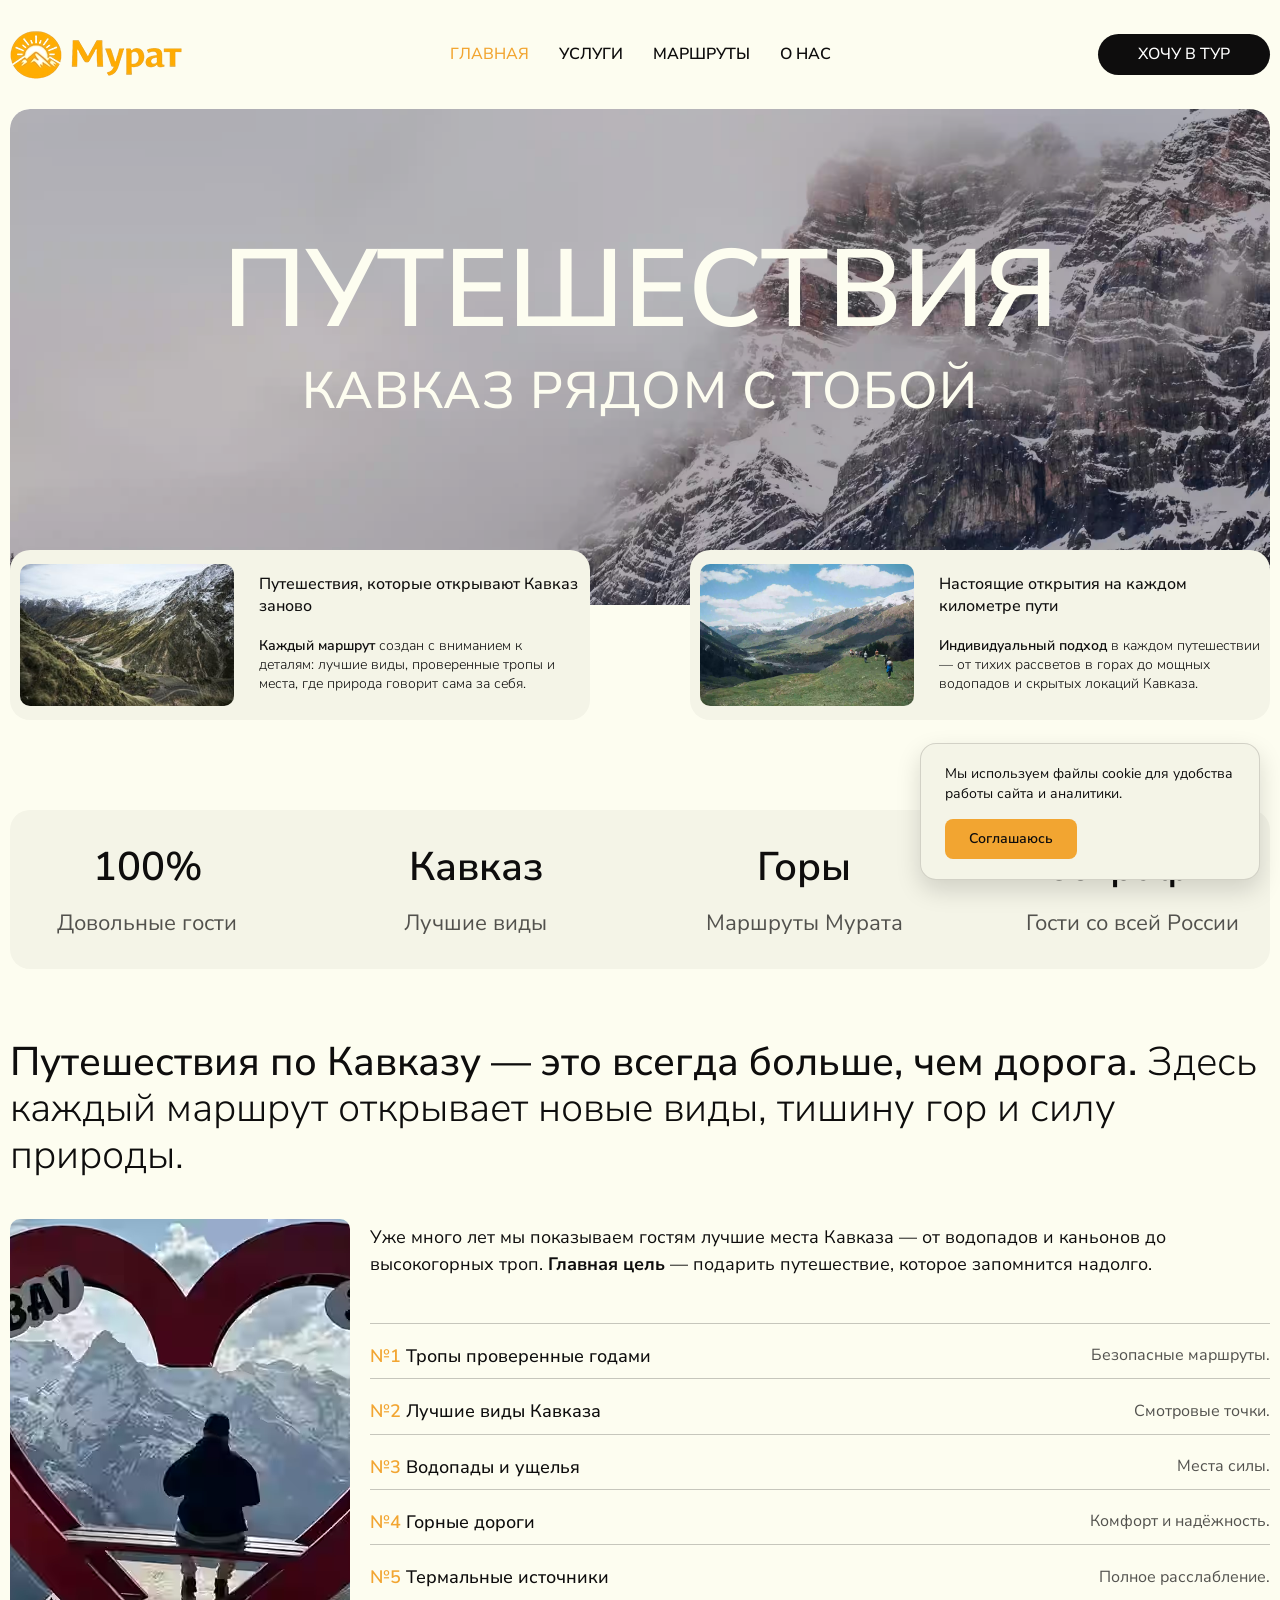
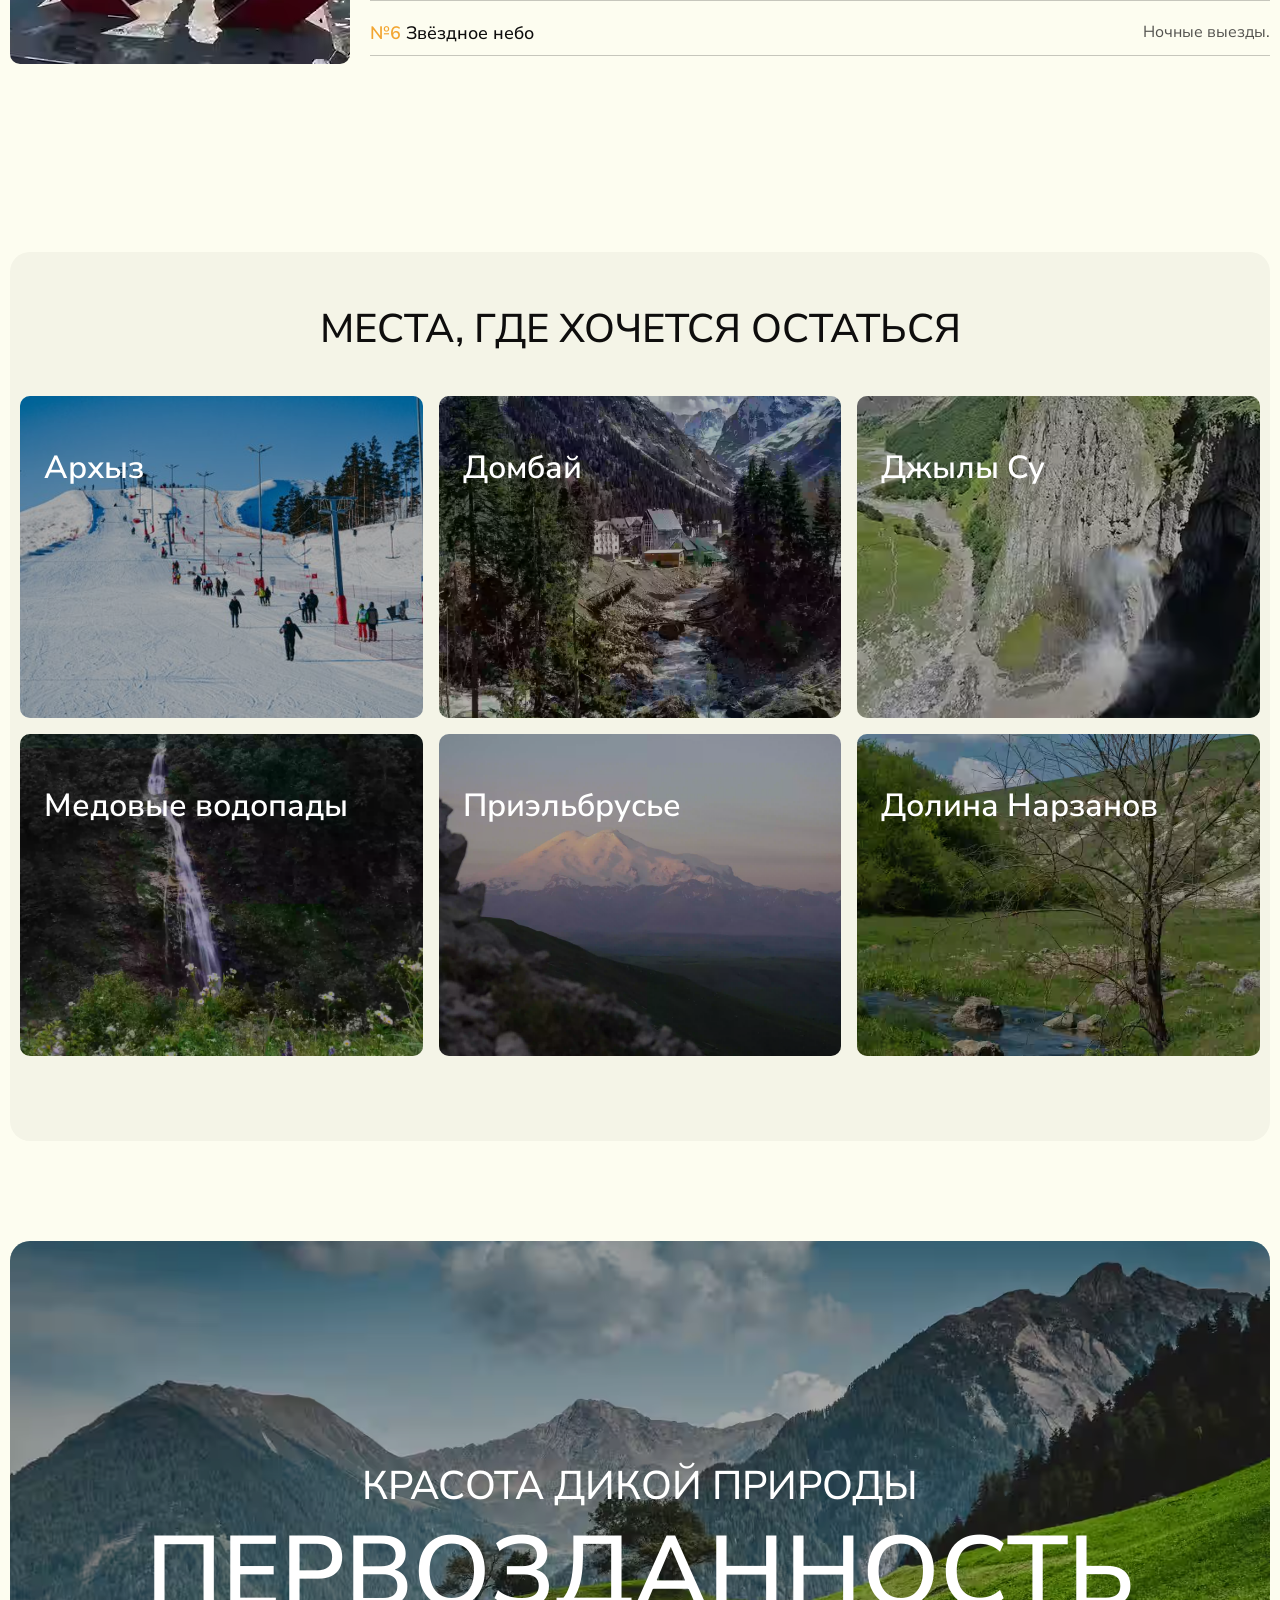
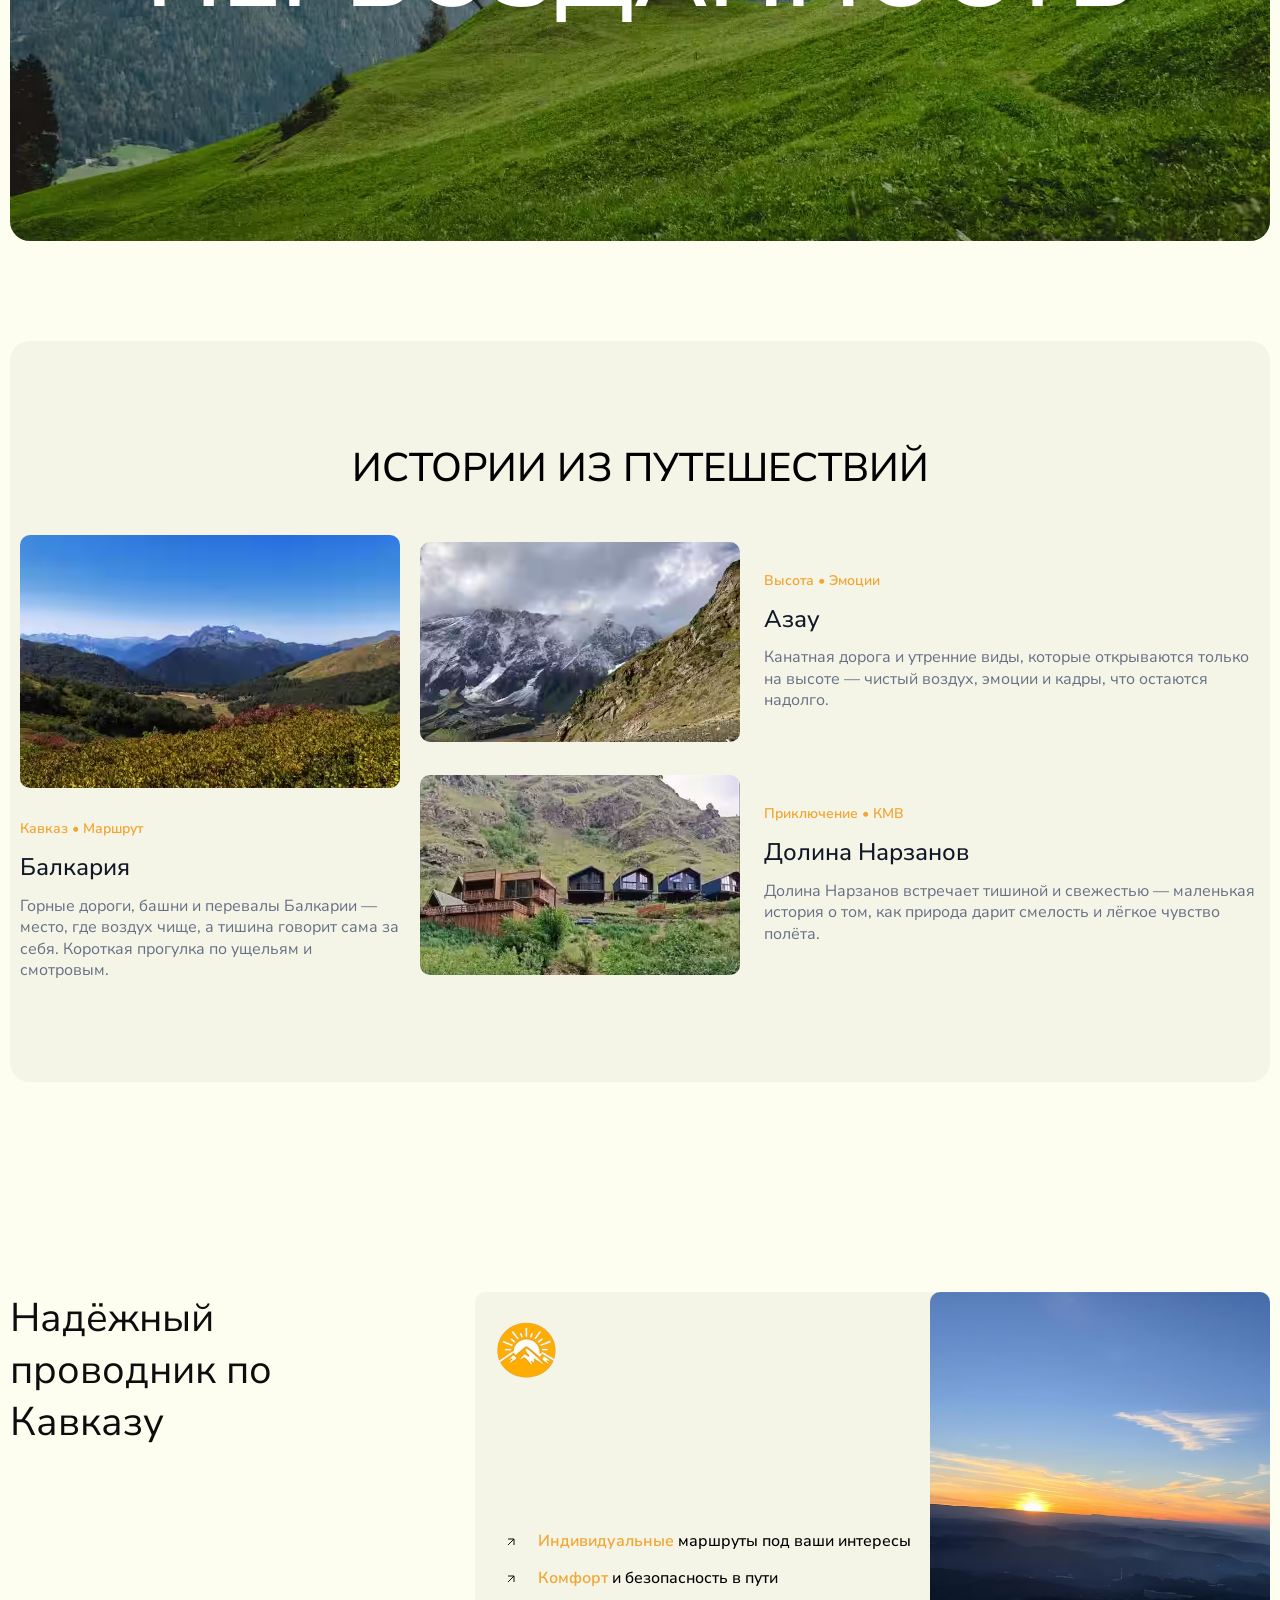
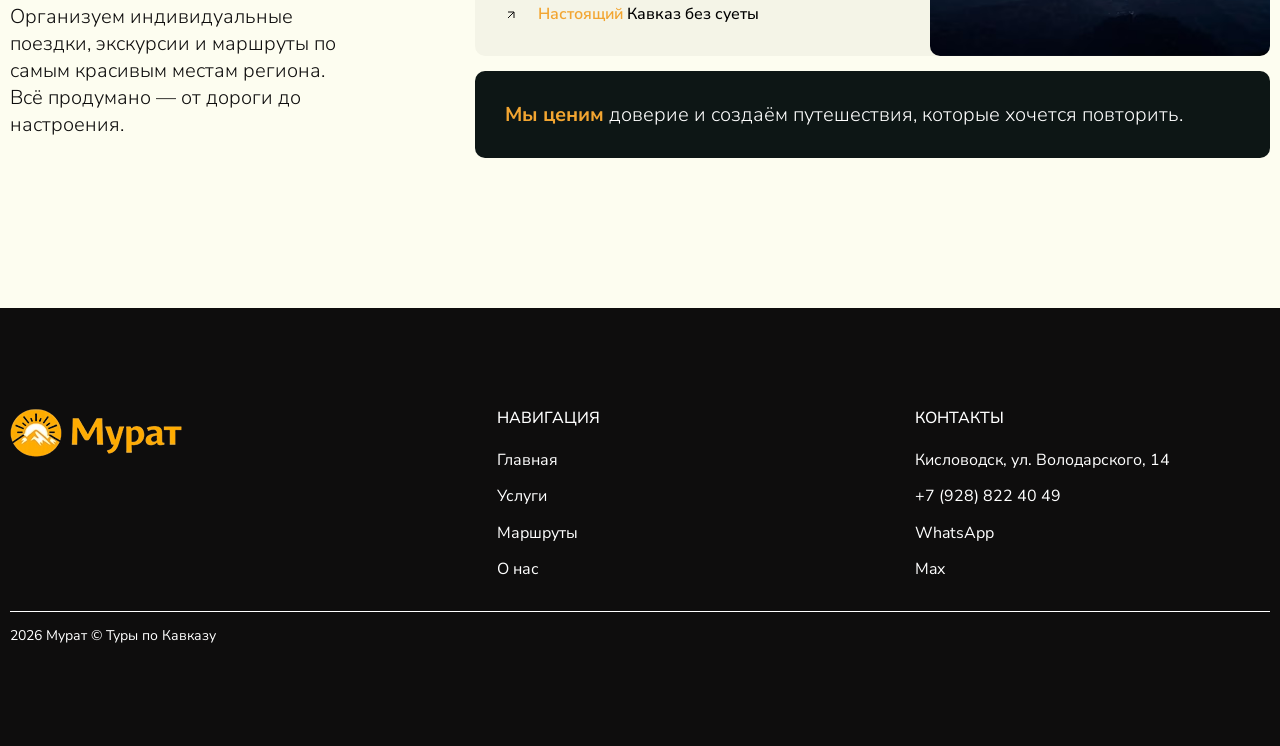
==== commit 1bd6c3cc: "Настроил Яндекс Метрику" ====
--- a/index.html
+++ b/index.html
@@ -4,10 +4,23 @@
 <head>
   <meta charset="UTF-8">
   <meta name="viewport" content="width=device-width, initial-scale=1.0">
+  <title>Экскурсии по Кавказу с Муратом</title>
+  <script type="text/javascript">
+    (function (m, e, t, r, i, k, a) {
+      m[i] = m[i] || function () { (m[i].a = m[i].a || []).push(arguments) };
+      m[i].l = 1 * new Date();
+      for (var j = 0; j < document.scripts.length; j++) { if (document.scripts[j].src === r) { return; } }
+      k = e.createElement(t), a = e.getElementsByTagName(t)[0], k.async = 1, k.src = r, a.parentNode.insertBefore(k, a)
+    })(window, document, 'script', 'https://mc.yandex.ru/metrika/tag.js?id=114121882', 'ym');
+
+    ym(114121882, 'init', { ssr: true, webvisor: true, clickmap: true, referrer: document.referrer, url: location.href, accurateTrackBounce: true, trackLinks: true });
+  </script>
+  <noscript>
+    <div><img src="https://mc.yandex.ru/watch/114121882" style="position:absolute; left:-9999px;" alt="" /></div>
+  </noscript>
   <link rel="stylesheet" href="css/reset.css">
   <link rel="stylesheet" href="css/style.css">
   <link rel="icon" type="image/svg+xml" href="images/favicon-car.svg" sizes="any">
-  <title>Экскурсии по Кавказу с Муратом</title>
 </head>
 
 <body>
--- a/css/style.css
+++ b/css/style.css
@@ -94,10 +94,6 @@
   margin-bottom: 180px;
 }
 
-/* ===== HERO: единый для ВСЕХ страниц =====
-   Размеры плавно меняются через clamp(мин, формула, макс),
-   поэтому брейкпоинты для hero больше не нужны.
-   На страницах ничего переопределять не надо. */
 .about__top {
   position: relative;
   overflow: hidden;
@@ -112,7 +108,6 @@
   background-size: cover;
   text-transform: uppercase;
   border-radius: 20px;
-  /* 360px → 460px, 1440px → ~530px, потолок 600px */
   min-height: clamp(460px, 240px + 20vw, 600px);
 }
 
@@ -132,7 +127,6 @@
 
 .about__title {
   font-weight: 600;
-  /* 360px → 36px, 768px → ~68px, 1440px → ~122px, потолок 150px */
   font-size: clamp(36px, 7px + 8vw, 150px);
   line-height: 1.1;
   margin-bottom: 0.1em;
@@ -141,12 +135,9 @@
 
 .about__text {
   font-weight: 500;
-  /* 360px → 24px, 768px → ~36px, 1440px → ~56px, потолок 60px */
   font-size: clamp(22px, 13px + 3vw, 60px);
   line-height: 1.2;
   letter-spacing: 0.02em;
-  /* резерв под 2 строки: заголовок стоит на одной и той же высоте,
-     даже если подзаголовок на одной странице короче, чем на другой */
   min-height: 2.4em;
   text-wrap: balance;
 }
@@ -644,6 +635,77 @@
   border-top: 1px solid #fff;
   font-size: 14px;
 }
+
+.cookie-notice {
+  position: fixed;
+  right: 20px;
+  bottom: 20px;
+  z-index: 9999;
+  max-width: 340px;
+  padding: 20px 24px;
+  background-color: #f4f4e7;
+  border: 1px solid rgba(14, 13, 13, 0.15);
+  border-radius: 16px;
+  box-shadow: 0 10px 25px rgba(0, 0, 0, 0.15);
+  color: #0e0d0d;
+  font-size: 14px;
+  line-height: 1.45;
+  opacity: 0;
+  transform: translateY(20px);
+  pointer-events: none;
+  transition: opacity 0.35s ease, transform 0.35s ease;
+}
+
+.cookie-notice--visible {
+  opacity: 1;
+  transform: translateY(0);
+  pointer-events: auto;
+}
+
+.cookie-notice__text {
+  margin: 0 0 14px 0;
+}
+
+.cookie-notice__btn {
+  display: inline-block;
+  padding: 10px 24px;
+  background-color: #f2a531;
+  color: #0e0d0d;
+  font-weight: 600;
+  font-size: 14px;
+  border: none;
+  border-radius: 8px;
+  cursor: pointer;
+  transition: background-color 0.3s ease, color 0.3s ease, transform 0.2s ease;
+}
+
+.cookie-notice__btn:hover {
+  background-color: #0e0d0d;
+  color: #ffffff;
+  transform: translateY(-2px);
+}
+
+.cookie-notice__btn:active {
+  transform: translateY(0);
+}
+
+
+
+
+
+
+
+
+
+
+
+
+
+
+
+
+
+
 
 @media (max-width: 1600px) {
   .slogan__title {
@@ -994,6 +1056,19 @@
   .footer__bottom-item {
     margin-bottom: 10px;
   }
+
+  .cookie-notice {
+    right: 10px;
+    left: 10px;
+    bottom: 10px;
+    max-width: none;
+    padding: 18px 20px;
+  }
+
+  .cookie-notice__btn {
+    width: 100%;
+    text-align: center;
+  }
 }
 
 @media (max-width: 510px) {
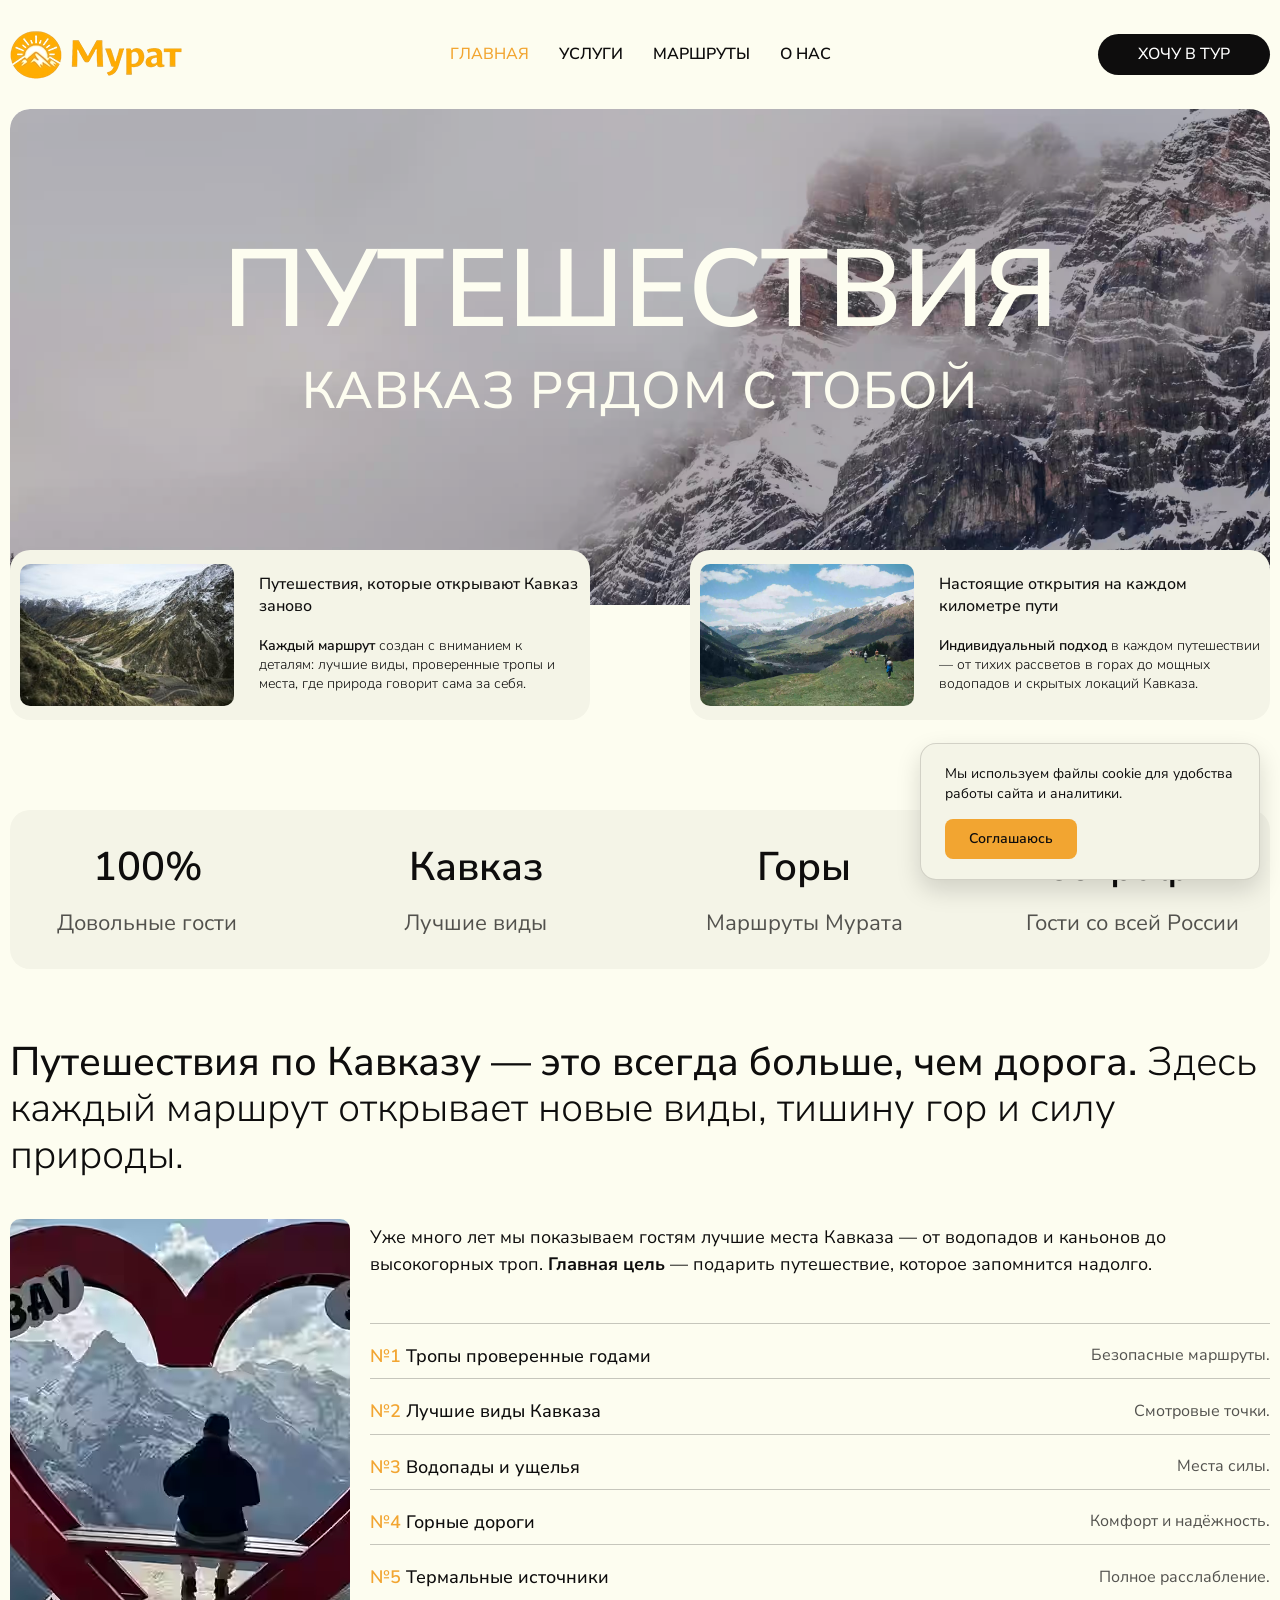
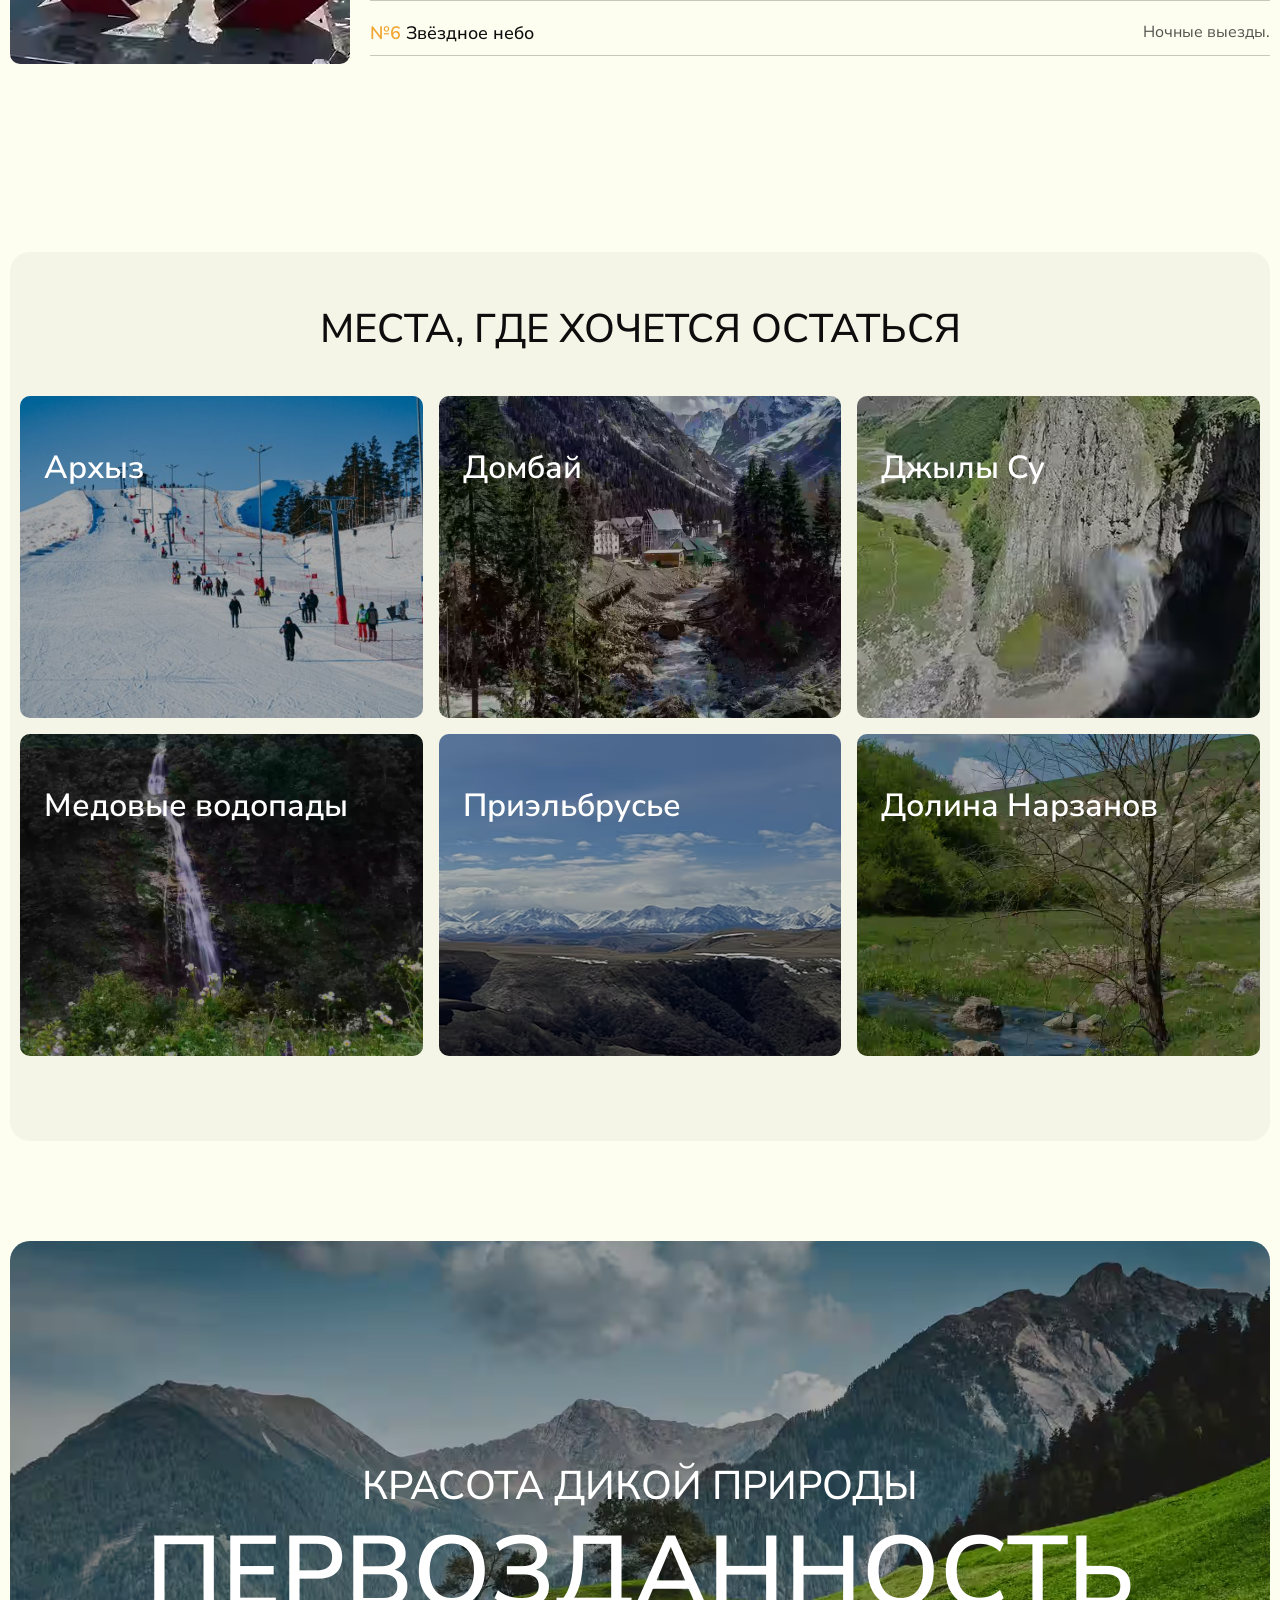
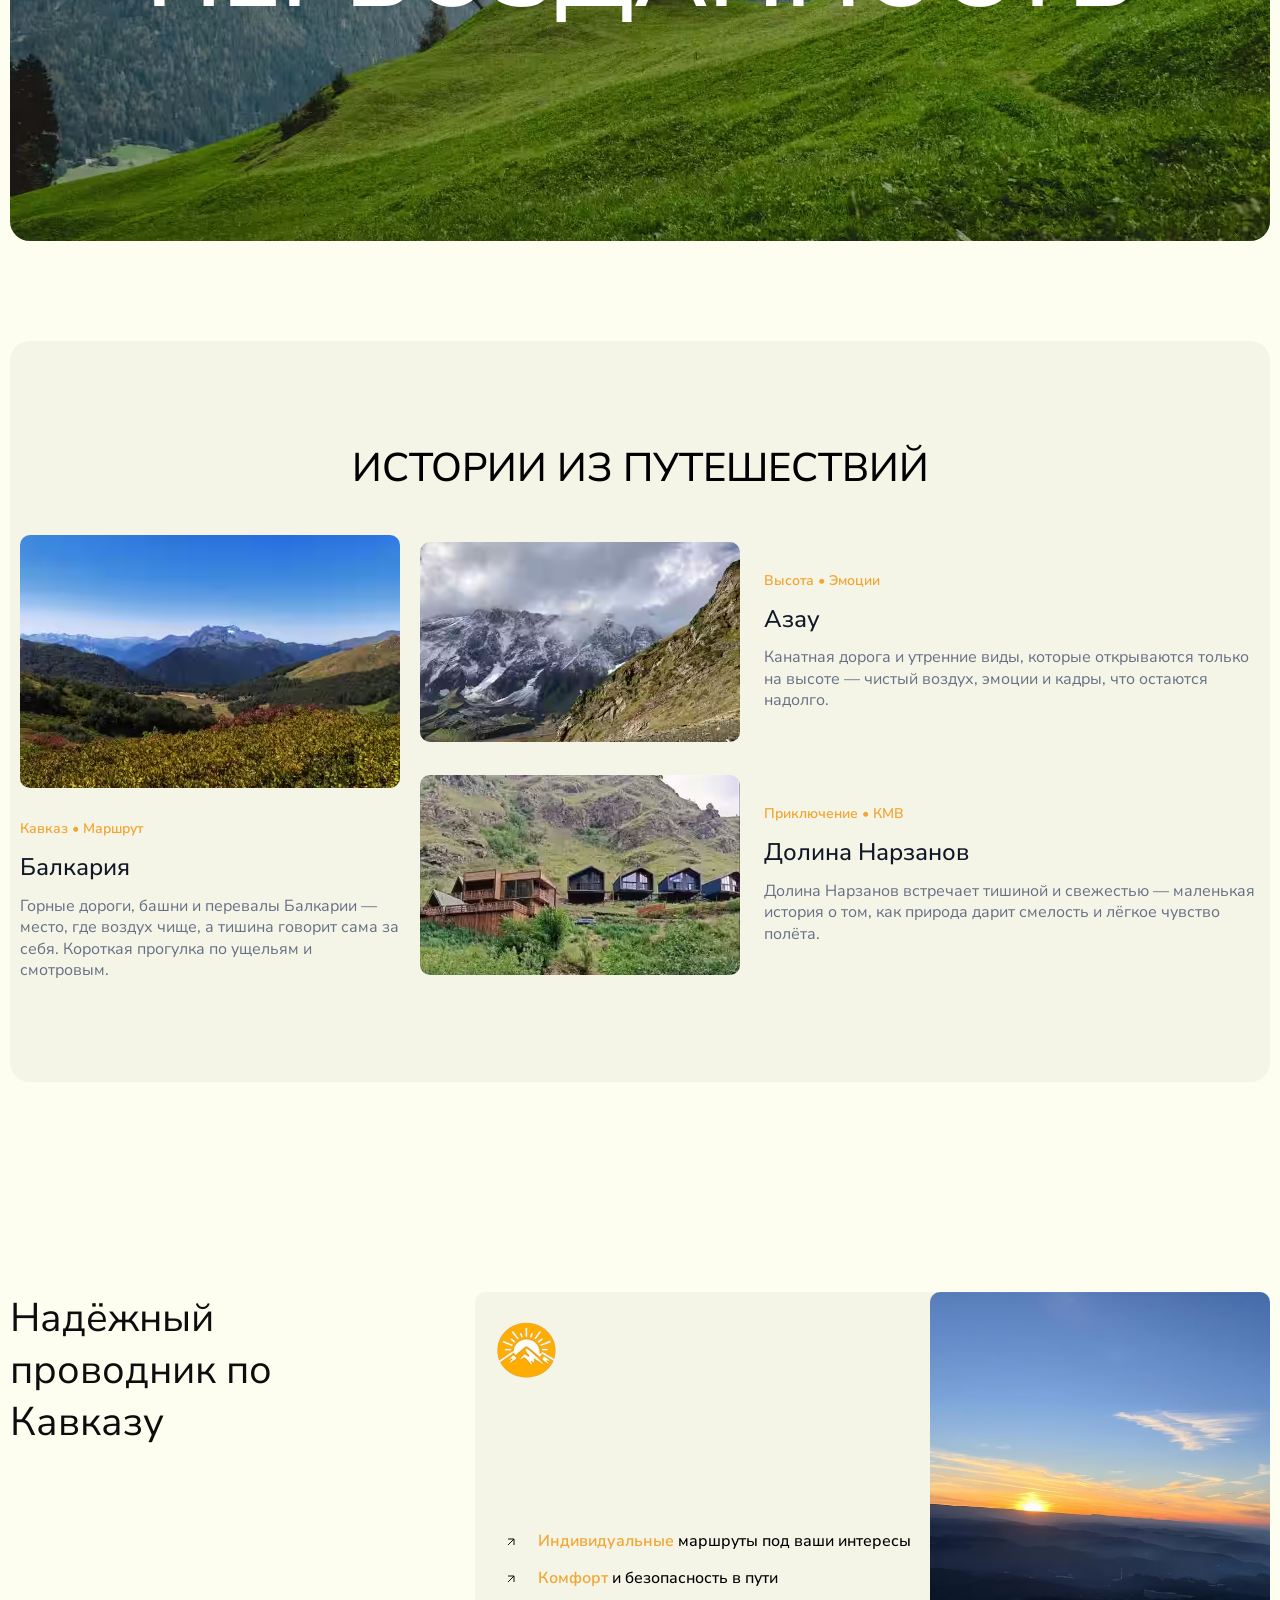
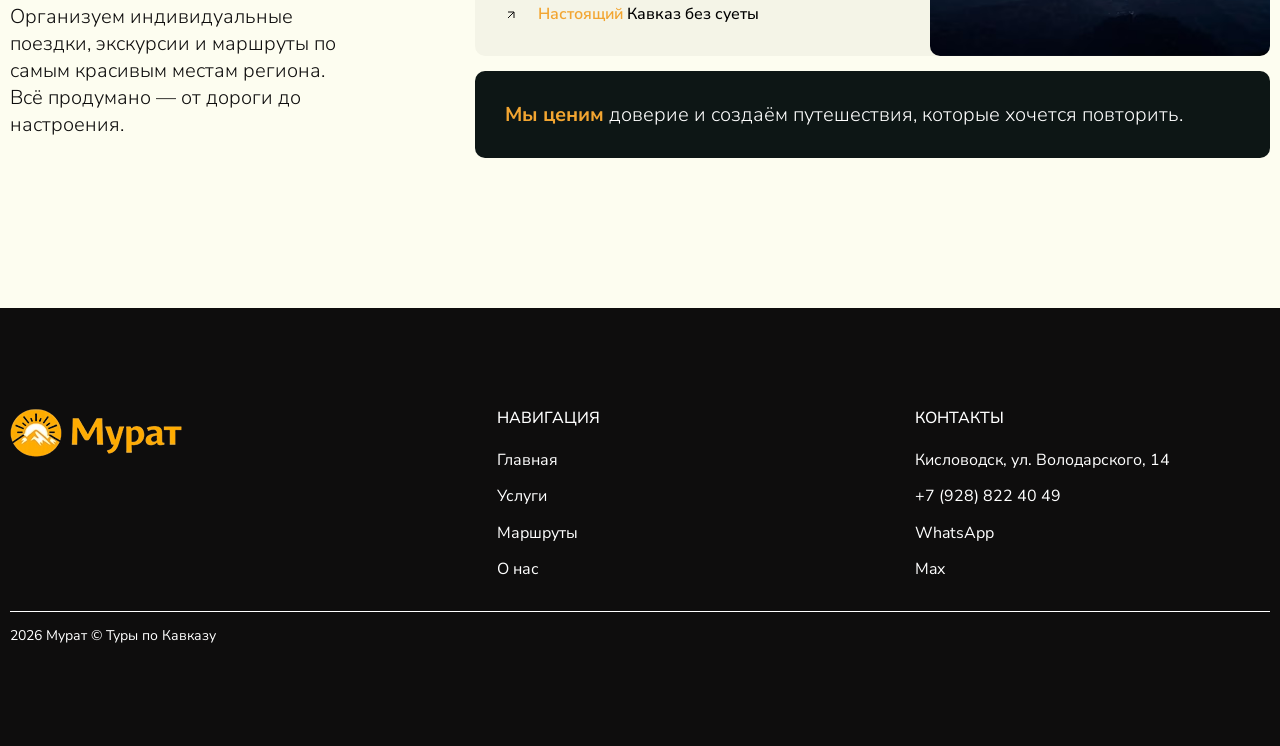
==== commit 041a922e: "Еще" ====
--- a/index.html
+++ b/index.html
@@ -184,7 +184,7 @@
                 <div class="products__item" style="background-image: url(images/med.avif);">
                   <h3 class="products__item-title">Медовые водопады</h3>
                 </div>
-                <div class="products__item" style="background-image: url(images/pri.avif);">
+                <div class="products__item" style="background-image: url(images/prielbrusye-main.avif);">
                   <h3 class="products__item-title">Приэльбрусье</h3>
                 </div>
                 <div class="products__item" style="background-image: url(images/dol.avif);">
